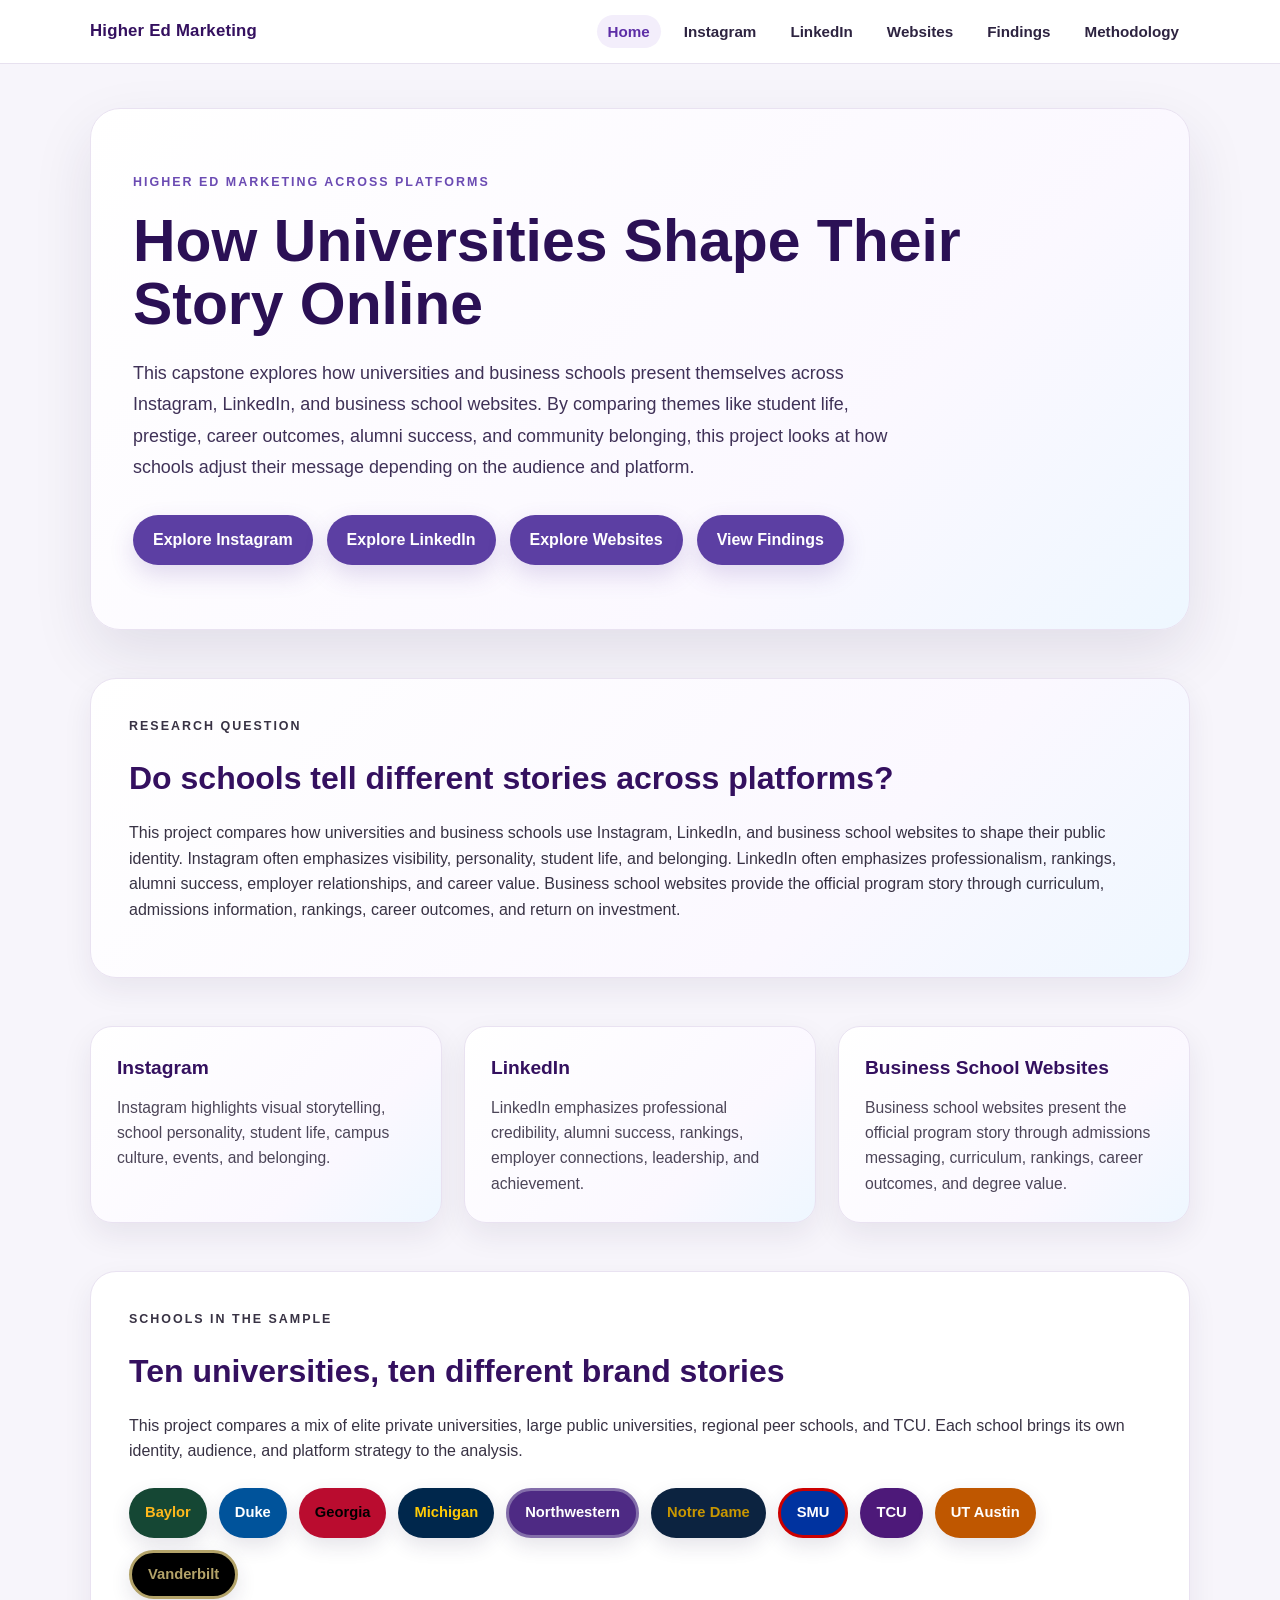
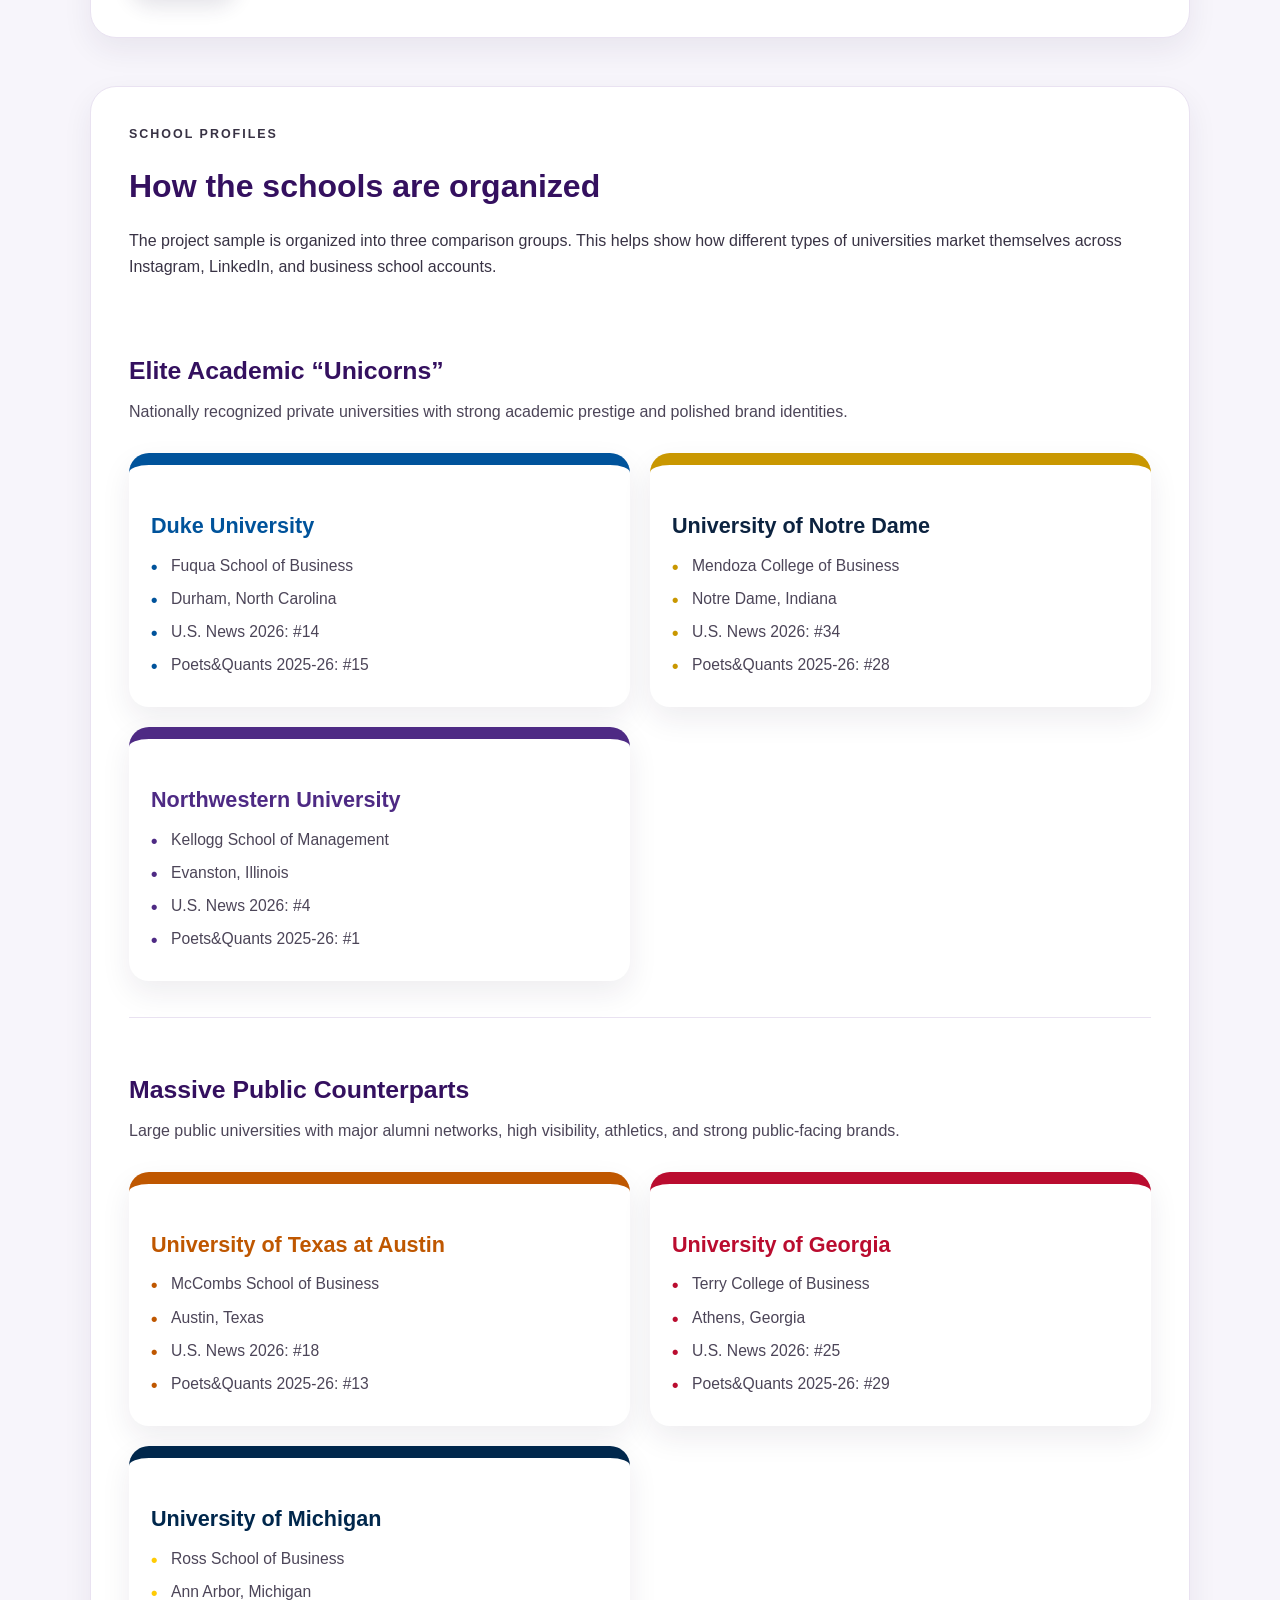
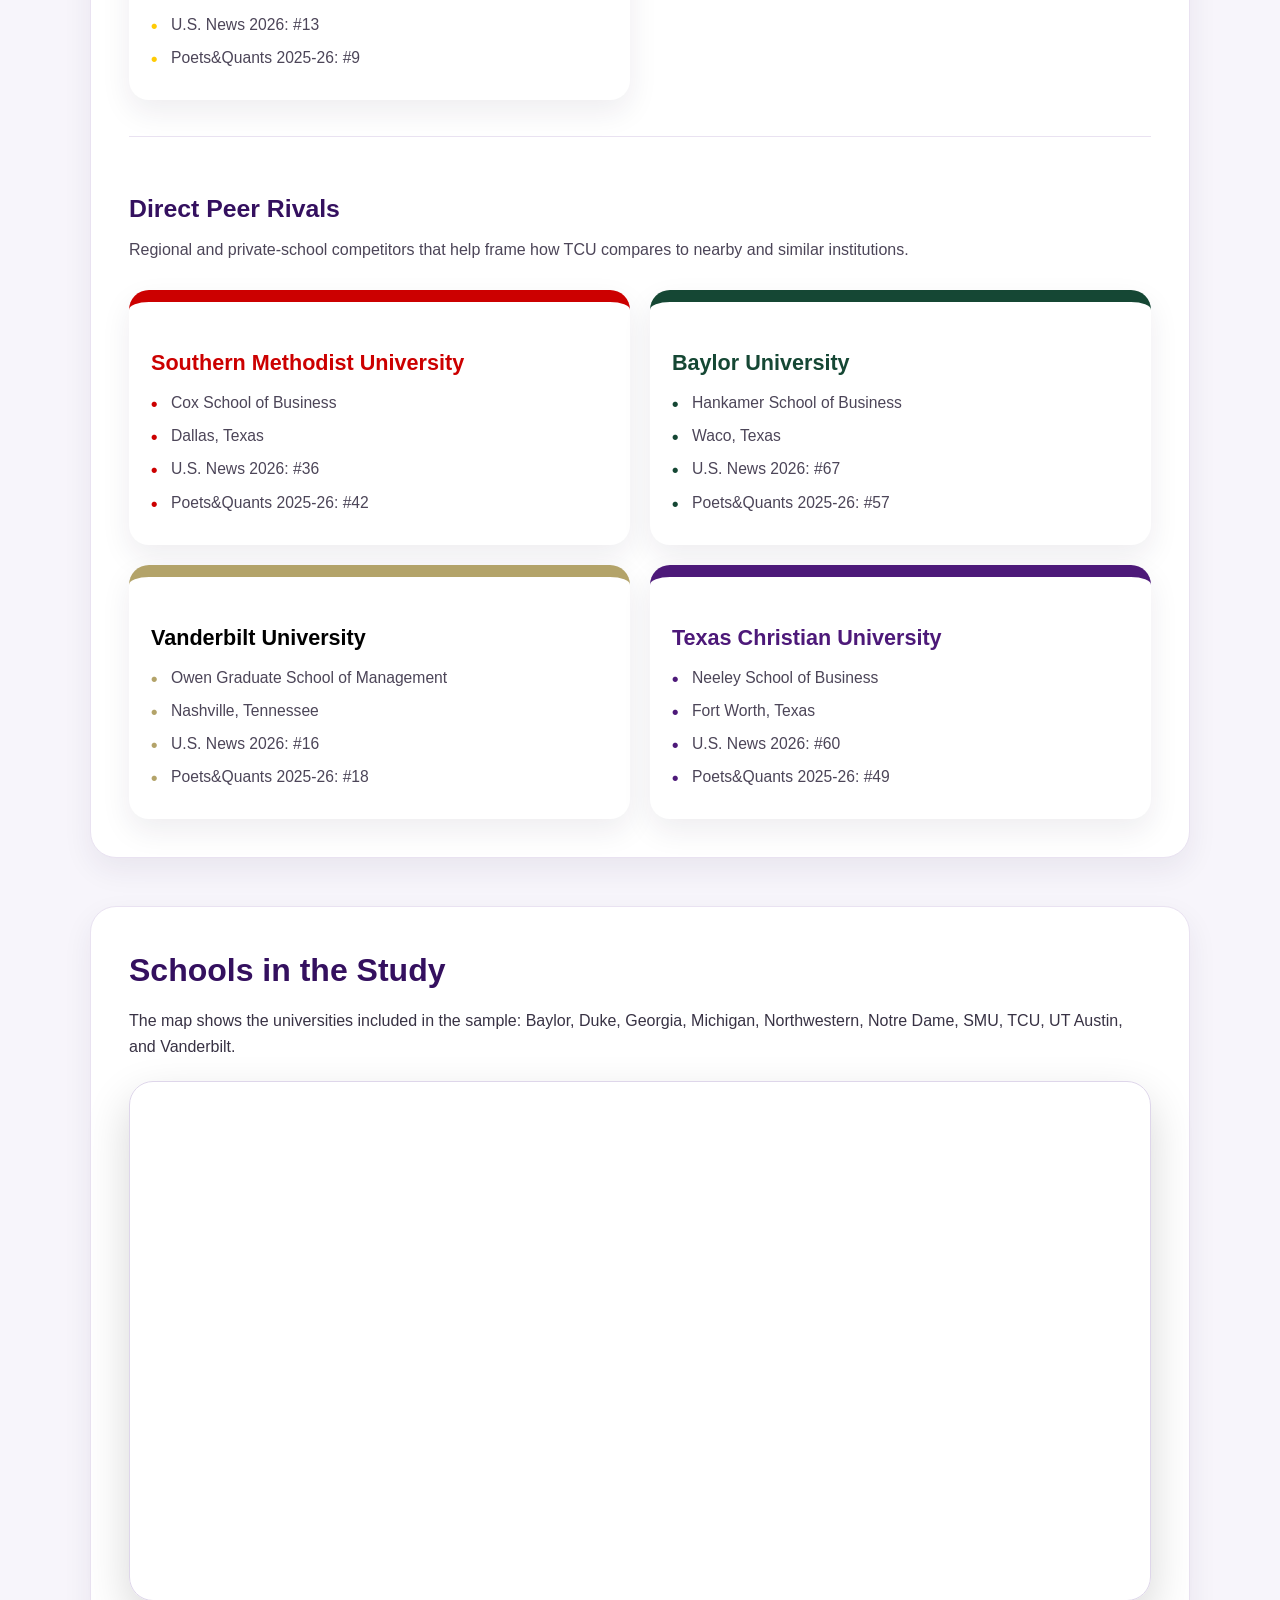
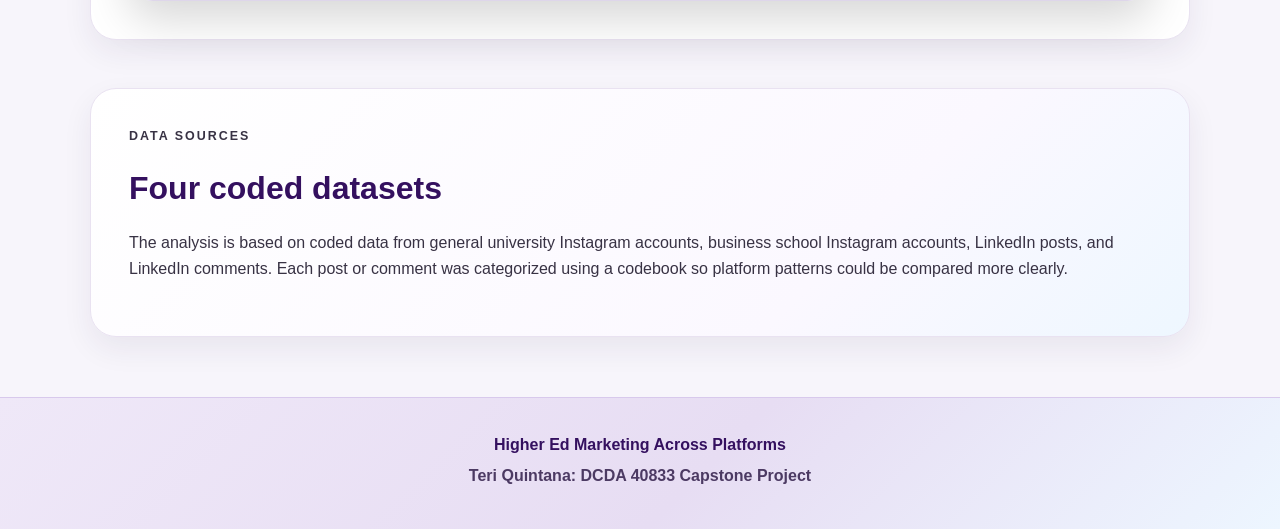
==== index.html @ ebe879fa "instagram page edits" ====
<!DOCTYPE html>
<html lang="en">
<head>
  <meta charset="UTF-8">
  <meta name="viewport" content="width=device-width, initial-scale=1.0">
  <title>Higher Ed Marketing Capstone</title>
  <link rel="stylesheet" href="style.css">
  <link href="https://api.mapbox.com/mapbox-gl-js/v3.5.1/mapbox-gl.css" rel="stylesheet">
  <script src="https://api.mapbox.com/mapbox-gl-js/v3.5.1/mapbox-gl.js"></script>
</head>

<body>
  <header class="site-header">
    <nav class="navbar">
      <a href="index.html" class="logo">Higher Ed Marketing</a>
      <ul class="nav-links">
        <li><a href="index.html" class="active">Home</a></li>
        <li><a href="instagram.html">Instagram</a></li>
        <li><a href="linkedin.html">LinkedIn</a></li>
        <li><a href="websites.html">Websites</a></li>
        <li><a href="findings.html">Findings</a></li>
        <li><a href="methodology.html">Methodology</a></li>
      </ul>
    </nav>
  </header>

  <section class="hero-ombre">
    <div class="hero-ombre-content">
      <p class="eyebrow">Higher Ed Marketing Across Platforms</p>
      <h1>How Universities Shape Their Story Online</h1>
      <p class="hero-text">
        This capstone explores how universities and business schools present themselves across
        Instagram, LinkedIn, and business school websites. By comparing themes like student life,
        prestige, career outcomes, alumni success, and community belonging, this project looks
        at how schools adjust their message depending on the audience and platform.
      </p>

      <div class="hero-buttons">
        <a href="instagram.html">Explore Instagram</a>
        <a href="linkedin.html">Explore LinkedIn</a>
          <a href="websites.html">Explore Websites</a>
        <a href="findings.html">View Findings</a>
      </div>
    </div>
  </section>

  <section class="content-section soft-ombre-box">
    <p class="eyebrow">Research Question</p>
    <h2>Do schools tell different stories across platforms?</h2>
    <p>
      This project compares how universities and business schools use Instagram, LinkedIn,
      and business school websites to shape their public identity. Instagram often emphasizes
      visibility, personality, student life, and belonging. LinkedIn often emphasizes professionalism,
      rankings, alumni success, employer relationships, and career value. Business school websites
      provide the official program story through curriculum, admissions information, rankings,
      career outcomes, and return on investment.
    </p>
  </section>

  <div class="card-grid">
    <div class="card soft-ombre-card">
      <h3>Instagram</h3>
      <p>
        Instagram highlights visual storytelling, school personality, student life,
        campus culture, events, and belonging.
      </p>
    </div>

    <div class="card soft-ombre-card">
      <h3>LinkedIn</h3>
      <p>
        LinkedIn emphasizes professional credibility, alumni success, rankings,
        employer connections, leadership, and achievement.
      </p>
    </div>

    <div class="card soft-ombre-card">
      <h3>Business School Websites</h3>
      <p>
        Business school websites present the official program story through admissions
        messaging, curriculum, rankings, career outcomes, and degree value.
      </p>
    </div>
  </div>

  <section class="content-section">
    <p class="eyebrow">Schools in the Sample</p>
    <h2>Ten universities, ten different brand stories</h2>
    <p>
      This project compares a mix of elite private universities, large public universities,
      regional peer schools, and TCU. Each school brings its own identity, audience, and
      platform strategy to the analysis.
    </p>

    <div class="school-pill-grid">
      <span class="school-pill baylor">Baylor</span>
      <span class="school-pill duke">Duke</span>
      <span class="school-pill georgia">Georgia</span>
      <span class="school-pill michigan">Michigan</span>
      <span class="school-pill northwestern">Northwestern</span>
      <span class="school-pill notre-dame">Notre Dame</span>
      <span class="school-pill smu">SMU</span>
      <span class="school-pill tcu">TCU</span>
      <span class="school-pill texas">UT Austin</span>
      <span class="school-pill vanderbilt">Vanderbilt</span>
    </div>
  </section>

  <section class="content-section">
    <p class="eyebrow">School Profiles</p>
    <h2>How the schools are organized</h2>
    <p>
      The project sample is organized into three comparison groups. This helps show how different
      types of universities market themselves across Instagram, LinkedIn, and business school accounts.
    </p>

    <div class="school-group-block">
      <h3>Elite Academic “Unicorns”</h3>
      <p>
        Nationally recognized private universities with strong academic prestige and polished brand identities.
      </p>

      <div class="school-showcase-grid">
        <div class="school-showcase-card duke-card">
          <h3>Duke University</h3>
          <ul class="school-details">
            <li>Fuqua School of Business</li>
            <li>Durham, North Carolina</li>
            <li>U.S. News 2026: #14</li>
            <li>Poets&amp;Quants 2025-26: #15</li>
          </ul>
        </div>

        <div class="school-showcase-card notre-dame-card">
          <h3>University of Notre Dame</h3>
          <ul class="school-details">
            <li>Mendoza College of Business</li>
            <li>Notre Dame, Indiana</li>
            <li>U.S. News 2026: #34</li>
            <li>Poets&amp;Quants 2025-26: #28</li>
          </ul>
        </div>

        <div class="school-showcase-card northwestern-card">
          <h3>Northwestern University</h3>
          <ul class="school-details">
            <li>Kellogg School of Management</li>
            <li>Evanston, Illinois</li>
            <li>U.S. News 2026: #4</li>
            <li>Poets&amp;Quants 2025-26: #1</li>
          </ul>
        </div>
      </div>
    </div>

    <div class="school-group-block">
      <h3>Massive Public Counterparts</h3>
      <p>
        Large public universities with major alumni networks, high visibility, athletics, and strong public-facing brands.
      </p>

      <div class="school-showcase-grid">
        <div class="school-showcase-card texas-card">
          <h3>University of Texas at Austin</h3>
          <ul class="school-details">
            <li>McCombs School of Business</li>
            <li>Austin, Texas</li>
            <li>U.S. News 2026: #18</li>
            <li>Poets&amp;Quants 2025-26: #13</li>
          </ul>
        </div>

        <div class="school-showcase-card georgia-card">
          <h3>University of Georgia</h3>
          <ul class="school-details">
            <li>Terry College of Business</li>
            <li>Athens, Georgia</li>
            <li>U.S. News 2026: #25</li>
            <li>Poets&amp;Quants 2025-26: #29</li>
          </ul>
        </div>

        <div class="school-showcase-card michigan-card">
          <h3>University of Michigan</h3>
          <ul class="school-details">
            <li>Ross School of Business</li>
            <li>Ann Arbor, Michigan</li>
            <li>U.S. News 2026: #13</li>
            <li>Poets&amp;Quants 2025-26: #9</li>
          </ul>
        </div>
      </div>
    </div>

    <div class="school-group-block">
      <h3>Direct Peer Rivals</h3>
      <p>
        Regional and private-school competitors that help frame how TCU compares to nearby and similar institutions.
      </p>

      <div class="school-showcase-grid">
        <div class="school-showcase-card smu-card">
          <h3>Southern Methodist University</h3>
          <ul class="school-details">
            <li>Cox School of Business</li>
            <li>Dallas, Texas</li>
            <li>U.S. News 2026: #36</li>
            <li>Poets&amp;Quants 2025-26: #42</li>
          </ul>
        </div>

        <div class="school-showcase-card baylor-card">
          <h3>Baylor University</h3>
          <ul class="school-details">
            <li>Hankamer School of Business</li>
            <li>Waco, Texas</li>
            <li>U.S. News 2026: #67</li>
            <li>Poets&amp;Quants 2025-26: #57</li>
          </ul>
        </div>

        <div class="school-showcase-card vanderbilt-card">
          <h3>Vanderbilt University</h3>
          <ul class="school-details">
            <li>Owen Graduate School of Management</li>
            <li>Nashville, Tennessee</li>
            <li>U.S. News 2026: #16</li>
            <li>Poets&amp;Quants 2025-26: #18</li>
          </ul>
        </div>

        <div class="school-showcase-card tcu-card">
          <h3>Texas Christian University</h3>
          <ul class="school-details">
            <li>Neeley School of Business</li>
            <li>Fort Worth, Texas</li>
            <li>U.S. News 2026: #60</li>
            <li>Poets&amp;Quants 2025-26: #49</li>
          </ul>
        </div>
      </div>
    </div>
  </section>

  <section class="map-section">
    <h2>Schools in the Study</h2>
    <p>
      The map shows the universities included in the sample: Baylor, Duke, Georgia, Michigan,
      Northwestern, Notre Dame, SMU, TCU, UT Austin, and Vanderbilt.
    </p>
    <div id="map"></div>
  </section>

  <section class="content-section soft-ombre-box">
    <p class="eyebrow">Data Sources</p>
    <h2>Four coded datasets</h2>
    <p>
      The analysis is based on coded data from general university Instagram accounts, business school
      Instagram accounts, LinkedIn posts, and LinkedIn comments. Each post or comment was categorized
      using a codebook so platform patterns could be compared more clearly.
    </p>
  </section>

  <footer class="site-footer">
    <p>Higher Ed Marketing Across Platforms</p>
    <p>Teri Quintana: DCDA 40833 Capstone Project</p>
  </footer>

  <script src="script.js"></script>
</body>
</html>
---- style.css ----
/* ===============================
   Capstone Final Project Styles
   Higher Ed Marketing Across Platforms
   Clean fixed version
   =============================== */

/* ---------- Global Reset ---------- */

* {
  box-sizing: border-box;
  margin: 0;
  padding: 0;
}

html {
  scroll-behavior: smooth;
}

body {
  font-family: Arial, Helvetica, sans-serif;
  background: #f7f5fb;
  color: #222222;
  line-height: 1.6;
  overflow-x: hidden;
}

a {
  color: inherit;
}

.page {
  width: min(1100px, calc(100% - 48px));
  margin: 0 auto;
}

/* ---------- Header / Navigation ---------- */

.site-header {
  width: 100%;
  background: #ffffff;
  border-bottom: 1px solid #e7e1ef;
  position: sticky;
  top: 0;
  z-index: 1000;
}

.navbar {
  width: min(1100px, calc(100% - 48px));
  margin: 0 auto;
  padding: 18px 0;
  display: flex;
  justify-content: space-between;
  align-items: center;
  gap: 24px;
}

.logo {
  font-weight: 800;
  color: #34105f;
  font-size: 1.05rem;
  letter-spacing: 0.2px;
  text-decoration: none;
  white-space: nowrap;
}

.nav-links {
  display: flex;
  justify-content: flex-end;
  align-items: center;
  gap: 12px;
  list-style: none;
  margin: 0;
  padding: 0;
  flex-wrap: wrap;
}

.nav-links li {
  margin: 0;
  padding: 0;
}

.nav-links a {
  color: #2d2340;
  text-decoration: none;
  font-weight: 700;
  font-size: 0.95rem;
  padding: 8px 11px;
  border-radius: 999px;
}

.nav-links a:hover,
.nav-links a.active {
  color: #5d2ea6;
  background: #f3eefb;
}

/* ---------- Hero ---------- */

.hero-ombre {
  width: min(1100px, calc(100% - 48px));
  margin: 44px auto;
  padding: 64px 42px;
  border-radius: 30px;
  background: linear-gradient(135deg, #ffffff 0%, #fbf8ff 68%, #eef7ff 100%);
  color: #2b1055;
  box-shadow: 0 24px 60px rgba(44, 30, 70, 0.10);
  border: 1px solid #e9e2f1;
}

.hero-ombre-content {
  max-width: 830px;
}

.eyebrow {
  text-transform: uppercase;
  letter-spacing: 2px;
  font-size: 0.78rem;
  font-weight: 800;
  margin-bottom: 16px;
  color: #6b4bb3;
}

.hero-ombre h1 {
  font-size: clamp(2rem, 4.6vw, 3.7rem);
  line-height: 1.08;
  margin-bottom: 22px;
  color: #2b1055;
}

.hero-text {
  font-size: 1.12rem;
  line-height: 1.75;
  max-width: 760px;
  color: #3f3157;
}

.hero-buttons {
  display: flex;
  flex-wrap: wrap;
  gap: 14px;
  margin-top: 32px;
}

.hero-buttons a,
.button {
  text-decoration: none;
  color: #ffffff;
  background: #5c3fa3;
  padding: 12px 20px;
  border-radius: 999px;
  font-weight: 800;
  box-shadow: 0 10px 24px rgba(92, 63, 163, 0.18);
  transition: transform 0.2s ease, box-shadow 0.2s ease;
  display: inline-block;
}

.hero-buttons a:hover,
.button:hover {
  transform: translateY(-2px);
  box-shadow: 0 14px 28px rgba(92, 63, 163, 0.24);
}

/* ---------- Page Hero ---------- */

.page-hero {
  width: min(1100px, calc(100% - 48px));
  margin: 44px auto 28px;
  padding: 46px 42px;
  border-radius: 28px;
  background: #ffffff;
  border: 1px solid #e9e2f1;
  box-shadow: 0 14px 34px rgba(44, 30, 70, 0.07);
}

.page-hero h1 {
  font-size: clamp(2rem, 4.6vw, 3.5rem);
  line-height: 1.08;
  margin-bottom: 20px;
  color: #2b1055;
}

.page-hero p {
  max-width: 780px;
  color: #473d59;
  font-size: 1.08rem;
}

/* ---------- Cards / Content Blocks ---------- */

.card-grid {
  width: min(1100px, calc(100% - 48px));
  margin: 32px auto;
  display: grid;
  grid-template-columns: repeat(3, 1fr);
  gap: 22px;
}

.card {
  background: #ffffff;
  border: 1px solid #e9e2f1;
  border-radius: 22px;
  padding: 26px;
  box-shadow: 0 12px 30px rgba(44, 30, 70, 0.08);
}

.card h3 {
  color: #34105f;
  margin-bottom: 12px;
  font-size: 1.2rem;
}

.card p {
  color: #4c4558;
  font-size: 0.98rem;
}

.content-section {
  width: min(1100px, calc(100% - 48px));
  margin: 48px auto;
  padding: 38px;
  background: #ffffff;
  border-radius: 26px;
  border: 1px solid #e9e2f1;
  box-shadow: 0 12px 30px rgba(44, 30, 70, 0.07);
}

.content-section h2 {
  color: #34105f;
  font-size: 2rem;
  margin-bottom: 16px;
}

.content-section h3 {
  color: #4c2788;
  margin-top: 24px;
  margin-bottom: 10px;
}

.content-section p {
  margin-bottom: 16px;
  color: #383244;
}

.content-section ul {
  margin-left: 22px;
  margin-top: 12px;
}

.content-section li {
  margin-bottom: 10px;
}

/* ---------- Soft Ombre Boxes ---------- */

.soft-ombre-box,
.soft-ombre-card {
  background: linear-gradient(135deg, #ffffff 0%, #fbf8ff 68%, #eef7ff 100%);
}

/* ---------- Highlight Box ---------- */

.highlight-box {
  background: #f0ebfa;
  border-left: 6px solid #5c3fa3;
  border-radius: 18px;
  padding: 22px;
  margin: 24px 0;
}

.highlight-box p {
  margin-bottom: 0;
}

/* ---------- Chart Images ---------- */

.chart-image {
  width: 100%;
  max-width: 900px;
  display: block;
  margin: 24px auto 0;
  border-radius: 18px;
  border: 1px solid #e9e2f1;
  box-shadow: 0 12px 30px rgba(44, 30, 70, 0.08);
}

/* ---------- School Pills ---------- */

.school-pill-grid {
  display: flex;
  flex-wrap: wrap;
  gap: 12px;
  margin-top: 24px;
}

.school-pill {
  display: inline-flex;
  align-items: center;
  justify-content: center;
  padding: 10px 16px;
  border-radius: 999px;
  color: #ffffff;
  font-weight: 800;
  font-size: 0.92rem;
  box-shadow: 0 8px 20px rgba(44, 30, 70, 0.12);
}

.school-pill.baylor {
  background: #154734;
  color: #FFB81C;
}

.school-pill.duke {
  background: #00539B;
  color: #ffffff;
}

.school-pill.georgia {
  background: #BA0C2F;
  color: #000000;
}

.school-pill.michigan {
  background: #00274C;
  color: #FFCB05;
}

.school-pill.northwestern {
  background: #4E2A84;
  color: #ffffff;
  border: 3px solid #836EAA;
}

.school-pill.notre-dame {
  background: #0C2340;
  color: #C99700;
}

.school-pill.smu {
  background: #0033A0;
  color: #ffffff;
  border: 3px solid #CC0000;
}

.school-pill.tcu {
  background: #4D1979;
  color: #ffffff;
}

.school-pill.texas {
  background: #BF5700;
  color: #ffffff;
}

.school-pill.vanderbilt {
  background: #000000;
  color: #B3A369;
  border: 3px solid #B3A369;
}

/* ---------- Comparison Cards ---------- */

.comparison-card-grid {
  display: grid;
  grid-template-columns: repeat(3, 1fr);
  gap: 22px;
  margin-top: 26px;
}

.comparison-card {
  background: linear-gradient(135deg, #ffffff 0%, #f8f4ff 55%, #eef7ff 100%);
  border: 1px solid #e9e2f1;
  border-radius: 22px;
  padding: 24px;
  box-shadow: 0 12px 30px rgba(44, 30, 70, 0.08);
}

.comparison-card h3 {
  color: #34105f;
  margin-bottom: 12px;
  font-size: 1.15rem;
}

.comparison-card p {
  color: #4c4558;
  margin-bottom: 0;
}

/* ---------- School Group Blocks ---------- */

.school-group-block {
  margin-top: 36px;
  padding-top: 28px;
  border-top: 1px solid #e9e2f1;
}

.school-group-block:first-of-type {
  border-top: none;
  padding-top: 12px;
}

.school-group-block > h3 {
  color: #34105f;
  font-size: 1.55rem;
  margin-bottom: 8px;
}

.school-group-block > p {
  color: #4c4558;
  max-width: 850px;
  margin-bottom: 22px;
}

/* ---------- School Showcase Cards ---------- */

.school-showcase-grid {
  display: grid;
  grid-template-columns: repeat(2, 1fr);
  gap: 20px;
  margin-top: 28px;
}

.school-showcase-card {
  background: #ffffff;
  border-radius: 20px;
  padding: 24px 22px 22px;
  box-shadow: 0 12px 30px rgba(44, 30, 70, 0.08);
  border-top: 12px solid #e9e2f1;
}

.school-showcase-card h3 {
  font-size: 1.35rem;
  font-weight: 900;
  margin-bottom: 14px;
  line-height: 1.2;
}

.content-section .school-details {
  list-style: none;
  margin: 0;
  padding: 0;
}

.content-section .school-details li {
  color: #4c4558;
  margin-bottom: 8px;
  padding-left: 20px;
  position: relative;
  font-size: 0.98rem;
}

.content-section .school-details li::before {
  content: "•";
  position: absolute;
  left: 0;
  top: -1px;
  font-size: 1.15rem;
  font-weight: 900;
}

/* ---------- School Ribbon Colors ---------- */

.baylor-card {
  border-top-color: #154734;
}

.duke-card {
  border-top-color: #00539B;
}

.georgia-card {
  border-top-color: #BA0C2F;
}

.michigan-card {
  border-top-color: #00274C;
}

.northwestern-card {
  border-top-color: #4E2A84;
}

.notre-dame-card {
  border-top-color: #C99700;
}

.smu-card {
  border-top-color: #CC0000;
}

.tcu-card {
  border-top-color: #4D1979;
}

.texas-card {
  border-top-color: #BF5700;
}

.vanderbilt-card {
  border-top-color: #B3A369;
}

/* ---------- School Title Colors ---------- */

.baylor-card h3 {
  color: #154734;
}

.duke-card h3 {
  color: #00539B;
}

.georgia-card h3 {
  color: #BA0C2F;
}

.michigan-card h3 {
  color: #00274C;
}

.northwestern-card h3 {
  color: #4E2A84;
}

.notre-dame-card h3 {
  color: #0C2340;
}

.smu-card h3 {
  color: #CC0000;
}

.tcu-card h3 {
  color: #4D1979;
}

.texas-card h3 {
  color: #BF5700;
}

.vanderbilt-card h3 {
  color: #000000;
}

/* ---------- School Bullet Colors ---------- */

.baylor-card .school-details li::before {
  color: #154734;
}

.duke-card .school-details li::before {
  color: #00539B;
}

.georgia-card .school-details li::before {
  color: #BA0C2F;
}

.michigan-card .school-details li::before {
  color: #FFCB05;
}

.northwestern-card .school-details li::before {
  color: #4E2A84;
}

.notre-dame-card .school-details li::before {
  color: #C99700;
}

.smu-card .school-details li::before {
  color: #CC0000;
}

.tcu-card .school-details li::before {
  color: #4D1979;
}

.texas-card .school-details li::before {
  color: #BF5700;
}

.vanderbilt-card .school-details li::before {
  color: #B3A369;
}

/* ---------- Mapbox Section ---------- */

.map-section {
  width: min(1100px, calc(100% - 48px));
  margin: 48px auto;
  padding: 38px;
  background: #ffffff;
  border-radius: 26px;
  border: 1px solid #e9e2f1;
  box-shadow: 0 12px 30px rgba(44, 30, 70, 0.07);
}

.map-section h2 {
  color: #34105f;
  font-size: 2rem;
  margin-bottom: 12px;
}

.map-section p {
  color: #383244;
  margin-bottom: 22px;
}

#map {
  width: 100%;
  height: 520px;
  min-height: 520px;
  border-radius: 24px;
  overflow: hidden;
  box-shadow: 0 18px 45px rgba(0, 0, 0, 0.16);
  border: 1px solid #ded6ea;
}

.mapboxgl-popup-content {
  font-family: Arial, Helvetica, sans-serif;
  border-radius: 14px;
  padding: 14px;
  box-shadow: 0 10px 28px rgba(0, 0, 0, 0.18);
}

.mapboxgl-popup-content h3 {
  color: #34105f;
  margin-bottom: 6px;
  font-size: 1rem;
}

.mapboxgl-popup-content p {
  margin: 0;
  color: #383244;
  font-size: 0.9rem;
}

/* ---------- Tables ---------- */

.table-wrap {
  width: 100%;
  overflow-x: auto;
  margin-top: 20px;
}

table {
  width: 100%;
  border-collapse: collapse;
  background: #ffffff;
}

th {
  background: #34105f;
  color: #ffffff;
  text-align: left;
  padding: 12px;
}

td {
  padding: 12px;
  border-bottom: 1px solid #e7e1ef;
}

tr:nth-child(even) {
  background: #faf8fd;
}

/* ---------- Footer ---------- */

.site-footer {
  margin-top: 60px;
  padding: 34px 24px;
  background: linear-gradient(135deg, #efe8f8 0%, #e7ddf3 55%, #edf6ff 100%);
  color: #34105f;
  text-align: center;
  border-top: 1px solid #d8c9ec;
}

.site-footer p {
  margin-bottom: 6px;
  color: #4c3a63;
  font-weight: 600;
}

.site-footer p:first-child {
  color: #34105f;
  font-weight: 800;
}

/* ---------- Responsive Design ---------- */

@media (max-width: 850px) {
  .navbar {
    align-items: flex-start;
    flex-direction: column;
  }

  .nav-links {
    justify-content: flex-start;
    gap: 10px;
  }

  .hero-ombre {
    padding: 54px 28px;
    border-radius: 24px;
  }

  .card-grid {
    grid-template-columns: 1fr;
  }

  .comparison-card-grid {
    grid-template-columns: 1fr;
  }

  .school-showcase-grid {
    grid-template-columns: 1fr;
  }

  .content-section,
  .map-section,
  .page-hero {
    padding: 28px;
  }

  #map {
    height: 420px;
    min-height: 420px;
  }
}

@media (max-width: 520px) {
  .navbar,
  .hero-ombre,
  .content-section,
  .map-section,
  .page-hero,
  .card-grid,
  .school-pill-grid {
    width: min(100% - 28px, 1100px);
  }

  .hero-ombre h1,
  .page-hero h1 {
    font-size: 2.1rem;
  }

  .content-section h2,
  .map-section h2 {
    font-size: 1.65rem;
  }

  .hero-text {
    font-size: 1rem;
  }

  .hero-buttons a {
    width: 100%;
    text-align: center;
  }
}
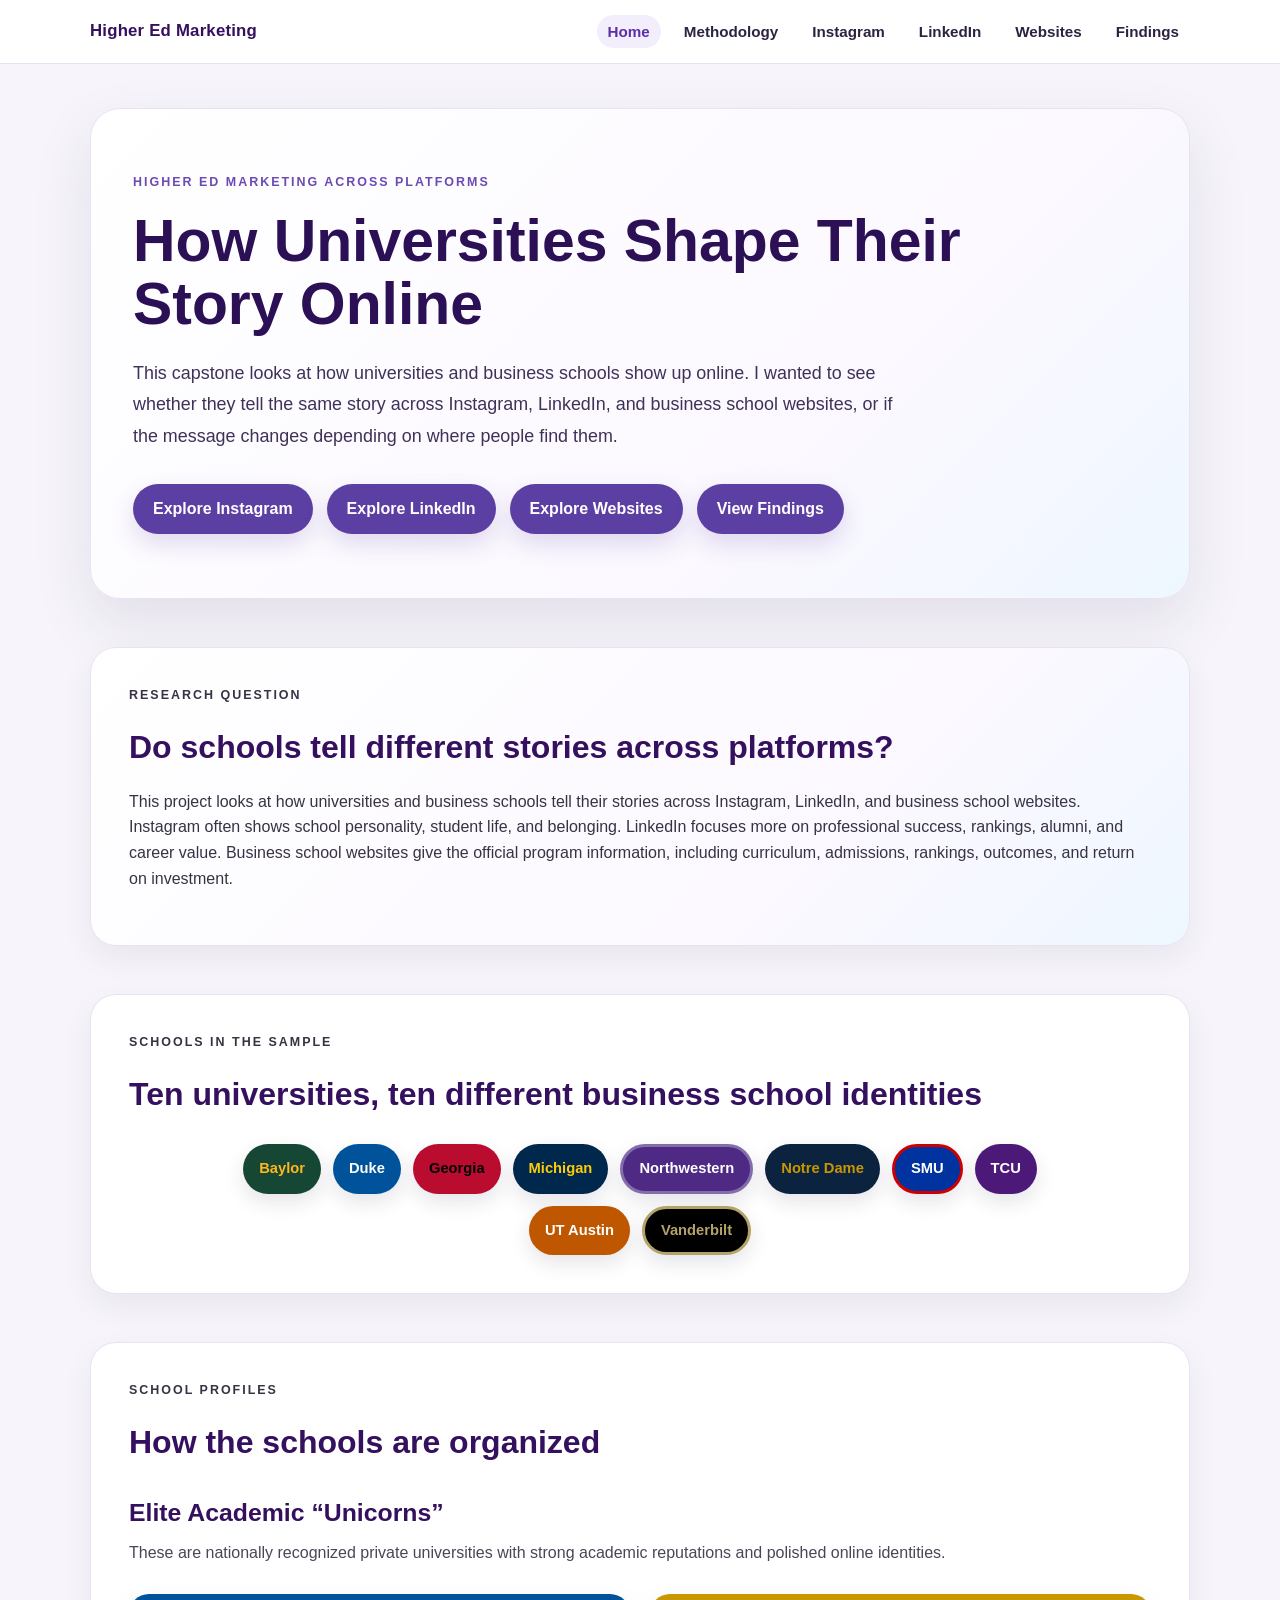
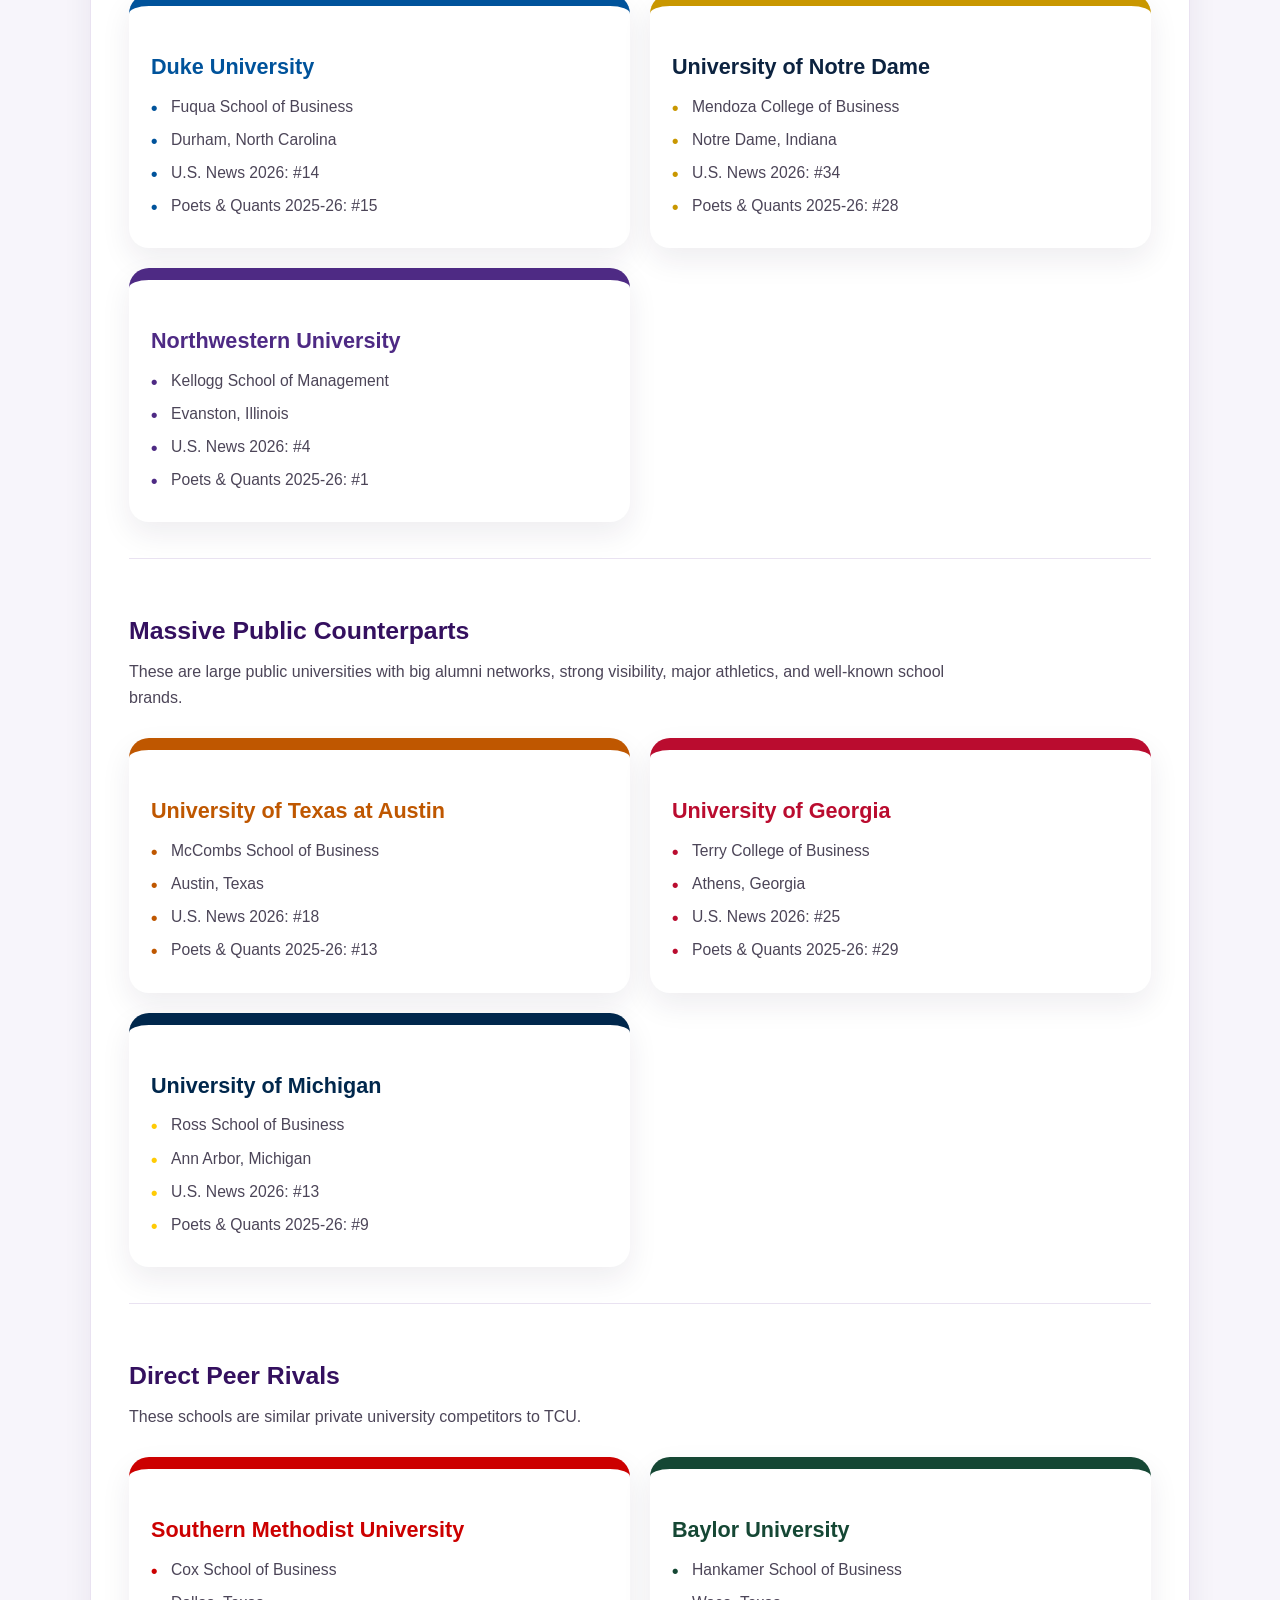
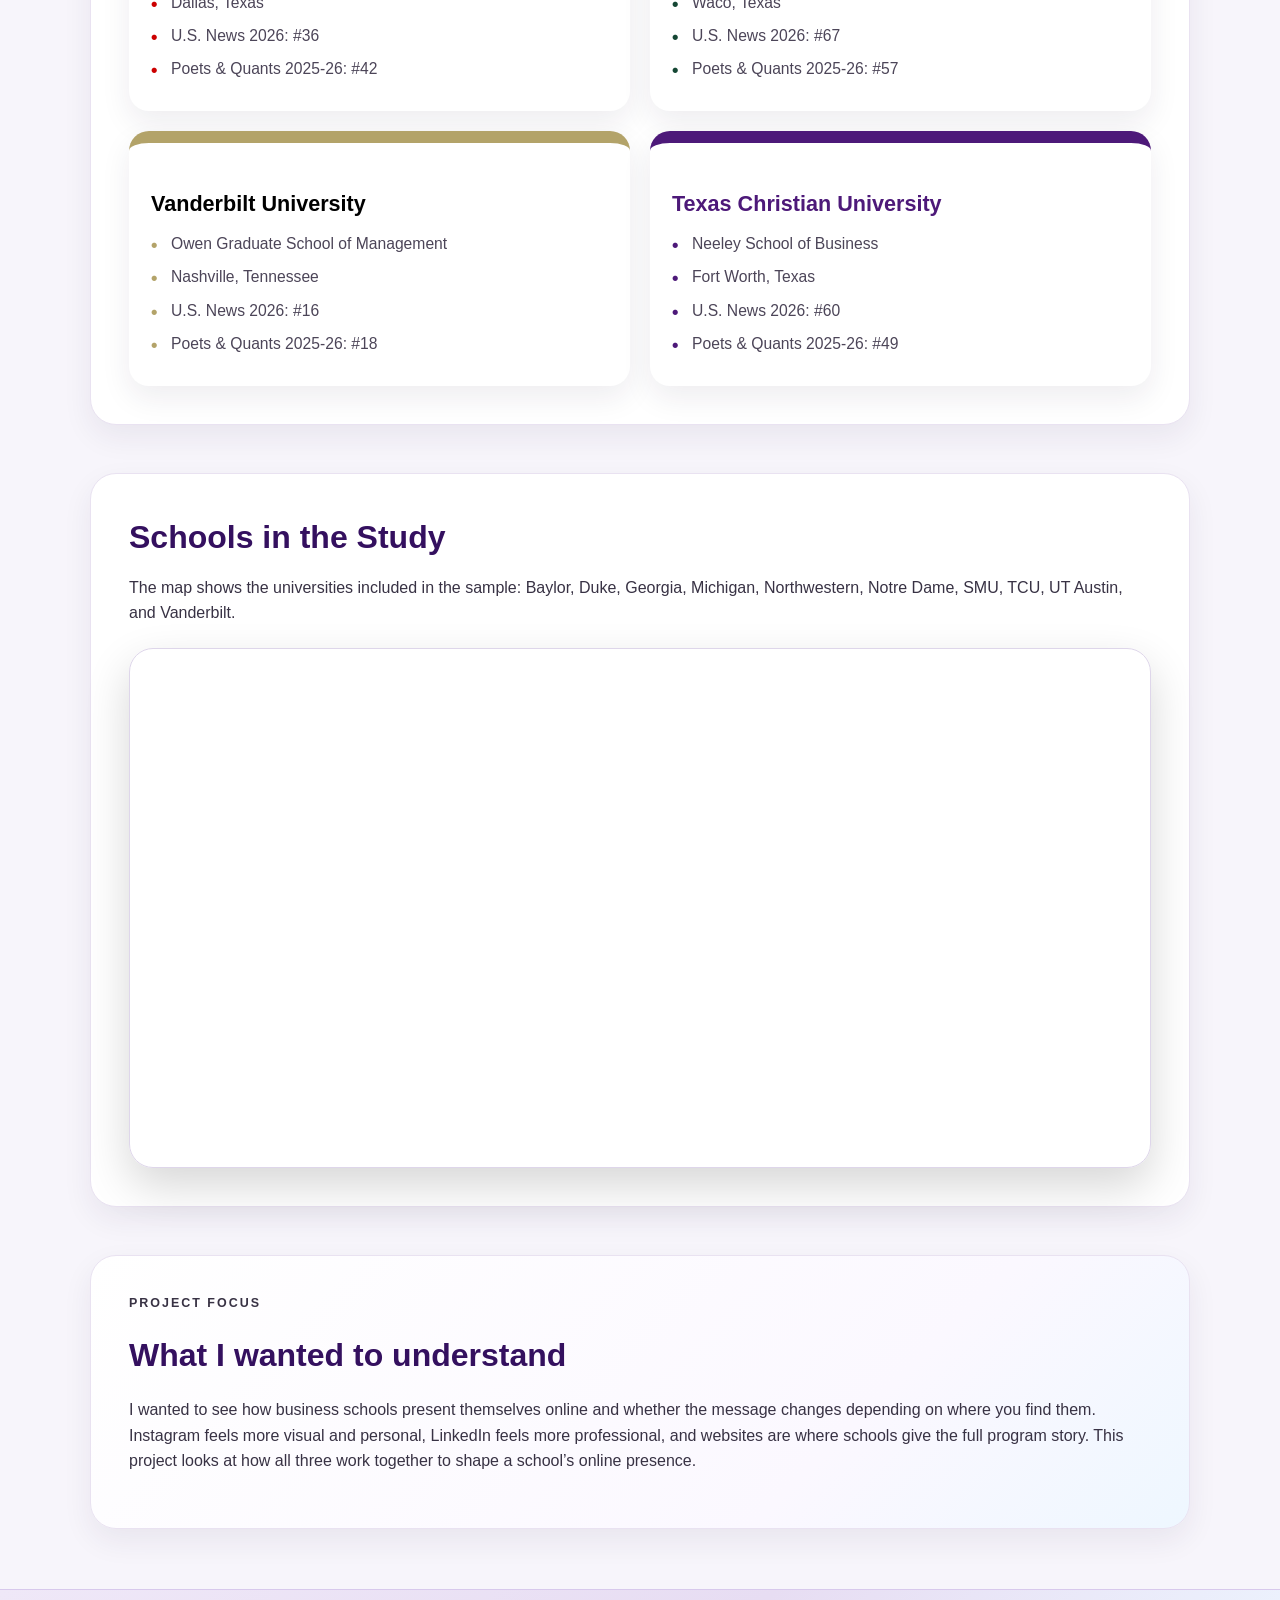
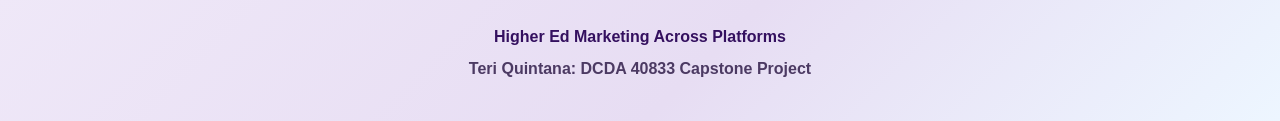
==== commit 37a063a0: "typos, wording  and navigation fixes" ====
--- a/index.html
+++ b/index.html
@@ -14,12 +14,12 @@
     <nav class="navbar">
       <a href="index.html" class="logo">Higher Ed Marketing</a>
       <ul class="nav-links">
-        <li><a href="index.html" class="active">Home</a></li>
-        <li><a href="instagram.html">Instagram</a></li>
-        <li><a href="linkedin.html">LinkedIn</a></li>
-        <li><a href="websites.html">Websites</a></li>
-        <li><a href="findings.html">Findings</a></li>
-        <li><a href="methodology.html">Methodology</a></li>
+      <li><a href="index.html" class="active">Home</a></li>
+      <li><a href="methodology.html">Methodology</a></li>
+      <li><a href="instagram.html">Instagram</a></li>
+      <li><a href="linkedin.html">LinkedIn</a></li>
+      <li><a href="websites.html">Websites</a></li>
+      <li><a href="findings.html">Findings</a></li>
       </ul>
     </nav>
   </header>
@@ -28,17 +28,17 @@
     <div class="hero-ombre-content">
       <p class="eyebrow">Higher Ed Marketing Across Platforms</p>
       <h1>How Universities Shape Their Story Online</h1>
+
       <p class="hero-text">
-        This capstone explores how universities and business schools present themselves across
-        Instagram, LinkedIn, and business school websites. By comparing themes like student life,
-        prestige, career outcomes, alumni success, and community belonging, this project looks
-        at how schools adjust their message depending on the audience and platform.
+        This capstone looks at how universities and business schools show up online. I wanted
+        to see whether they tell the same story across Instagram, LinkedIn, and business school
+        websites, or if the message changes depending on where people find them.
       </p>
 
       <div class="hero-buttons">
         <a href="instagram.html">Explore Instagram</a>
         <a href="linkedin.html">Explore LinkedIn</a>
-          <a href="websites.html">Explore Websites</a>
+        <a href="websites.html">Explore Websites</a>
         <a href="findings.html">View Findings</a>
       </div>
     </div>
@@ -48,49 +48,17 @@
     <p class="eyebrow">Research Question</p>
     <h2>Do schools tell different stories across platforms?</h2>
     <p>
-      This project compares how universities and business schools use Instagram, LinkedIn,
-      and business school websites to shape their public identity. Instagram often emphasizes
-      visibility, personality, student life, and belonging. LinkedIn often emphasizes professionalism,
-      rankings, alumni success, employer relationships, and career value. Business school websites
-      provide the official program story through curriculum, admissions information, rankings,
-      career outcomes, and return on investment.
+      This project looks at how universities and business schools tell their stories across
+      Instagram, LinkedIn, and business school websites. Instagram often shows school personality,
+      student life, and belonging. LinkedIn focuses more on professional success, rankings,
+      alumni, and career value. Business school websites give the official program information,
+      including curriculum, admissions, rankings, outcomes, and return on investment.
     </p>
   </section>
-
-  <div class="card-grid">
-    <div class="card soft-ombre-card">
-      <h3>Instagram</h3>
-      <p>
-        Instagram highlights visual storytelling, school personality, student life,
-        campus culture, events, and belonging.
-      </p>
-    </div>
-
-    <div class="card soft-ombre-card">
-      <h3>LinkedIn</h3>
-      <p>
-        LinkedIn emphasizes professional credibility, alumni success, rankings,
-        employer connections, leadership, and achievement.
-      </p>
-    </div>
-
-    <div class="card soft-ombre-card">
-      <h3>Business School Websites</h3>
-      <p>
-        Business school websites present the official program story through admissions
-        messaging, curriculum, rankings, career outcomes, and degree value.
-      </p>
-    </div>
-  </div>
 
   <section class="content-section">
     <p class="eyebrow">Schools in the Sample</p>
-    <h2>Ten universities, ten different brand stories</h2>
-    <p>
-      This project compares a mix of elite private universities, large public universities,
-      regional peer schools, and TCU. Each school brings its own identity, audience, and
-      platform strategy to the analysis.
-    </p>
+    <h2>Ten universities, ten different business school identities</h2>
 
     <div class="school-pill-grid">
       <span class="school-pill baylor">Baylor</span>
@@ -109,15 +77,12 @@
   <section class="content-section">
     <p class="eyebrow">School Profiles</p>
     <h2>How the schools are organized</h2>
-    <p>
-      The project sample is organized into three comparison groups. This helps show how different
-      types of universities market themselves across Instagram, LinkedIn, and business school accounts.
-    </p>
 
     <div class="school-group-block">
       <h3>Elite Academic “Unicorns”</h3>
       <p>
-        Nationally recognized private universities with strong academic prestige and polished brand identities.
+        These are nationally recognized private universities with strong academic reputations
+        and polished online identities.
       </p>
 
       <div class="school-showcase-grid">
@@ -127,7 +92,7 @@
             <li>Fuqua School of Business</li>
             <li>Durham, North Carolina</li>
             <li>U.S. News 2026: #14</li>
-            <li>Poets&amp;Quants 2025-26: #15</li>
+            <li>Poets &amp; Quants 2025-26: #15</li>
           </ul>
         </div>
 
@@ -137,7 +102,7 @@
             <li>Mendoza College of Business</li>
             <li>Notre Dame, Indiana</li>
             <li>U.S. News 2026: #34</li>
-            <li>Poets&amp;Quants 2025-26: #28</li>
+            <li>Poets &amp; Quants 2025-26: #28</li>
           </ul>
         </div>
 
@@ -147,7 +112,7 @@
             <li>Kellogg School of Management</li>
             <li>Evanston, Illinois</li>
             <li>U.S. News 2026: #4</li>
-            <li>Poets&amp;Quants 2025-26: #1</li>
+            <li>Poets &amp; Quants 2025-26: #1</li>
           </ul>
         </div>
       </div>
@@ -156,7 +121,8 @@
     <div class="school-group-block">
       <h3>Massive Public Counterparts</h3>
       <p>
-        Large public universities with major alumni networks, high visibility, athletics, and strong public-facing brands.
+        These are large public universities with big alumni networks, strong visibility,
+        major athletics, and well-known school brands.
       </p>
 
       <div class="school-showcase-grid">
@@ -166,7 +132,7 @@
             <li>McCombs School of Business</li>
             <li>Austin, Texas</li>
             <li>U.S. News 2026: #18</li>
-            <li>Poets&amp;Quants 2025-26: #13</li>
+            <li>Poets &amp; Quants 2025-26: #13</li>
           </ul>
         </div>
 
@@ -176,7 +142,7 @@
             <li>Terry College of Business</li>
             <li>Athens, Georgia</li>
             <li>U.S. News 2026: #25</li>
-            <li>Poets&amp;Quants 2025-26: #29</li>
+            <li>Poets &amp; Quants 2025-26: #29</li>
           </ul>
         </div>
 
@@ -186,7 +152,7 @@
             <li>Ross School of Business</li>
             <li>Ann Arbor, Michigan</li>
             <li>U.S. News 2026: #13</li>
-            <li>Poets&amp;Quants 2025-26: #9</li>
+            <li>Poets &amp; Quants 2025-26: #9</li>
           </ul>
         </div>
       </div>
@@ -195,7 +161,7 @@
     <div class="school-group-block">
       <h3>Direct Peer Rivals</h3>
       <p>
-        Regional and private-school competitors that help frame how TCU compares to nearby and similar institutions.
+        These schools are similar private university competitors to TCU.
       </p>
 
       <div class="school-showcase-grid">
@@ -205,7 +171,7 @@
             <li>Cox School of Business</li>
             <li>Dallas, Texas</li>
             <li>U.S. News 2026: #36</li>
-            <li>Poets&amp;Quants 2025-26: #42</li>
+            <li>Poets &amp; Quants 2025-26: #42</li>
           </ul>
         </div>
 
@@ -215,7 +181,7 @@
             <li>Hankamer School of Business</li>
             <li>Waco, Texas</li>
             <li>U.S. News 2026: #67</li>
-            <li>Poets&amp;Quants 2025-26: #57</li>
+            <li>Poets &amp; Quants 2025-26: #57</li>
           </ul>
         </div>
 
@@ -225,7 +191,7 @@
             <li>Owen Graduate School of Management</li>
             <li>Nashville, Tennessee</li>
             <li>U.S. News 2026: #16</li>
-            <li>Poets&amp;Quants 2025-26: #18</li>
+            <li>Poets &amp; Quants 2025-26: #18</li>
           </ul>
         </div>
 
@@ -235,7 +201,7 @@
             <li>Neeley School of Business</li>
             <li>Fort Worth, Texas</li>
             <li>U.S. News 2026: #60</li>
-            <li>Poets&amp;Quants 2025-26: #49</li>
+            <li>Poets &amp; Quants 2025-26: #49</li>
           </ul>
         </div>
       </div>
@@ -252,12 +218,13 @@
   </section>
 
   <section class="content-section soft-ombre-box">
-    <p class="eyebrow">Data Sources</p>
-    <h2>Four coded datasets</h2>
+    <p class="eyebrow">Project Focus</p>
+    <h2>What I wanted to understand</h2>
     <p>
-      The analysis is based on coded data from general university Instagram accounts, business school
-      Instagram accounts, LinkedIn posts, and LinkedIn comments. Each post or comment was categorized
-      using a codebook so platform patterns could be compared more clearly.
+      I wanted to see how business schools present themselves online and whether the message
+      changes depending on where you find them. Instagram feels more visual and personal,
+      LinkedIn feels more professional, and websites are where schools give the full program
+      story. This project looks at how all three work together to shape a school’s online presence.
     </p>
   </section>
 
--- a/style.css
+++ b/style.css
@@ -288,8 +288,10 @@
 .school-pill-grid {
   display: flex;
   flex-wrap: wrap;
+  justify-content: center;
   gap: 12px;
-  margin-top: 24px;
+  margin: 24px auto 0;
+  max-width: 850px;
 }
 
 .school-pill {
@@ -392,10 +394,10 @@
   padding-top: 28px;
   border-top: 1px solid #e9e2f1;
 }
-
 .school-group-block:first-of-type {
   border-top: none;
-  padding-top: 12px;
+  padding-top: 0;
+  margin-top: 12px;
 }
 
 .school-group-block > h3 {
@@ -581,6 +583,164 @@
 
 .vanderbilt-card .school-details li::before {
   color: #B3A369;
+}
+
+/* ---------- Website Graphic ---------- */
+
+.website-graphic {
+  width: 100%;
+  max-width: 900px;
+  display: block;
+  margin: 26px auto 0;
+  border-radius: 22px;
+  border: 1px solid #e9e2f1;
+  box-shadow: 0 14px 34px rgba(44, 30, 70, 0.08);
+}
+
+/* ---------- Word Wall ---------- */
+
+.word-wall {
+  display: flex;
+  flex-wrap: wrap;
+  gap: 12px;
+  margin-top: 24px;
+}
+
+.word-wall span {
+  display: inline-flex;
+  align-items: center;
+  justify-content: center;
+  background: #ffffff;
+  color: #5c3fa3;
+  border: 1px solid #d8c9ec;
+  border-radius: 999px;
+  padding: 11px 16px;
+  font-weight: 800;
+  font-size: 0.95rem;
+  box-shadow: 0 8px 18px rgba(44, 30, 70, 0.07);
+}
+
+.word-wall span:nth-child(3n) {
+  background: #f3eefb;
+}
+
+.word-wall span:nth-child(4n) {
+  background: #eef7ff;
+}
+
+/* ---------- Website Award Winners ---------- */
+
+.award-list {
+  display: grid;
+  gap: 20px;
+  margin-top: 24px;
+}
+
+.award-item {
+  display: flex;
+  gap: 18px;
+  align-items: flex-start;
+  background: #ffffff;
+  border-radius: 20px;
+  padding: 22px;
+  box-shadow: 0 10px 24px rgba(44, 30, 70, 0.06);
+  border-left: 6px solid #5c3fa3;
+}
+/* ---------- Website Award Winners ---------- */
+
+.award-list {
+  display: grid;
+  gap: 20px;
+  margin-top: 24px;
+}
+
+.award-item {
+  position: relative;
+  background: #ffffff;
+  border-radius: 20px;
+  padding: 24px 24px 22px;
+  box-shadow: 0 10px 24px rgba(44, 30, 70, 0.06);
+  border-left: 6px solid #5c3fa3;
+}
+
+.winner-tag {
+  position: absolute;
+  top: 18px;
+  right: 18px;
+  background: #f3eefb;
+  color: #5c3fa3;
+  border: 1px solid #d8c9ec;
+  border-radius: 999px;
+  padding: 6px 12px;
+  font-size: 0.78rem;
+  font-weight: 800;
+}
+
+.award-category {
+  color: #5c3fa3;
+  font-size: 0.88rem;
+  font-weight: 800;
+  text-transform: uppercase;
+  letter-spacing: 1px;
+  margin-bottom: 8px;
+}
+
+.award-item h3 {
+  color: #34105f;
+  font-size: 1.3rem;
+  margin-top: 0;
+  margin-bottom: 8px;
+}
+
+.award-item p {
+  color: #4c4558;
+  margin-bottom: 0;
+  max-width: 90%;
+}
+.award-item h3 {
+  color: #5c3fa3;
+  font-size: 0.95rem;
+  margin-top: 0;
+  margin-bottom: 6px;
+  text-transform: uppercase;
+  letter-spacing: 1px;
+}
+
+.award-item h4 {
+  color: #34105f;
+  font-size: 1.25rem;
+  margin-bottom: 8px;
+}
+
+.award-item p {
+  margin-bottom: 0;
+  color: #4c4558;
+}
+
+/* ---------- Website Observation List ---------- */
+
+.observation-list {
+  display: grid;
+  gap: 18px;
+  margin-top: 24px;
+}
+
+.observation-item {
+  background: #ffffff;
+  border-left: 6px solid #5c3fa3;
+  border-radius: 18px;
+  padding: 20px 22px;
+  box-shadow: 0 10px 24px rgba(44, 30, 70, 0.06);
+}
+
+.observation-item h3 {
+  color: #34105f;
+  margin-top: 0;
+  margin-bottom: 8px;
+}
+
+.observation-item p {
+  margin-bottom: 0;
 }
 
 /* ---------- Mapbox Section ---------- */
@@ -650,7 +810,7 @@
 }
 
 th {
-  background: #34105f;
+  background: #5c3fa3;
   color: #ffffff;
   text-align: left;
   padding: 12px;
@@ -721,6 +881,10 @@
   .map-section,
   .page-hero {
     padding: 28px;
+  }
+
+  .award-item {
+    flex-direction: column;
   }
 
   #map {
@@ -758,4 +922,111 @@
     width: 100%;
     text-align: center;
   }
+
+  .website-graphic {
+    border-radius: 16px;
+  }
+}
+/* ---------- Website Standout Section ---------- */
+/* ---------- Website Standout Section ---------- */
+
+.award-list {
+  display: grid;
+  gap: 20px;
+  margin-top: 24px;
+}
+
+.award-item {
+  position: relative;
+  background: #ffffff;
+  border-radius: 20px;
+  padding: 26px;
+  box-shadow: 0 10px 24px rgba(44, 30, 70, 0.06);
+  border-left: 7px solid #5c3fa3;
+}
+
+.award-ribbon {
+  display: inline-block;
+  background: #5c3fa3;
+  color: #ffffff;
+  font-size: 0.75rem;
+  font-weight: 800;
+  letter-spacing: 0.6px;
+  text-transform: uppercase;
+  padding: 7px 13px;
+  border-radius: 999px;
+  box-shadow: 0 8px 18px rgba(92, 63, 163, 0.16);
+  margin-bottom: 14px;
+}
+
+.award-category {
+  color: #5c3fa3;
+  font-size: 0.85rem;
+  font-weight: 800;
+  text-transform: uppercase;
+  letter-spacing: 1px;
+  margin-bottom: 8px;
+}
+
+.award-item h3 {
+  color: #34105f;
+  font-size: 1.45rem;
+  line-height: 1.2;
+  margin-top: 0;
+  margin-bottom: 10px;
+}
+
+.award-item p {
+  color: #4c4558;
+  margin-bottom: 0;
+  max-width: 900px;
+}
+/* ---------- Methodology Process Steps ---------- */
+
+.process-steps {
+  display: grid;
+  grid-template-columns: repeat(5, 1fr);
+  gap: 16px;
+  margin-top: 24px;
+}
+
+.process-step {
+  background: #ffffff;
+  border: 1px solid #e9e2f1;
+  border-radius: 18px;
+  padding: 20px;
+  box-shadow: 0 10px 24px rgba(44, 30, 70, 0.06);
+}
+
+.process-step span {
+  display: inline-flex;
+  align-items: center;
+  justify-content: center;
+  width: 34px;
+  height: 34px;
+  border-radius: 999px;
+  background: #5c3fa3;
+  color: #ffffff;
+  font-weight: 800;
+  margin-bottom: 12px;
+}
+
+.process-step h3 {
+  margin-top: 0;
+  color: #34105f;
+  font-size: 1rem;
+}
+
+.process-step p {
+  margin-bottom: 0;
+  font-size: 0.92rem;
+}
+
+@media (max-width: 900px) {
+  .process-steps {
+    grid-template-columns: 1fr;
+  }
+}
+.chart-spacing {
+  margin-bottom: 40px;
 }
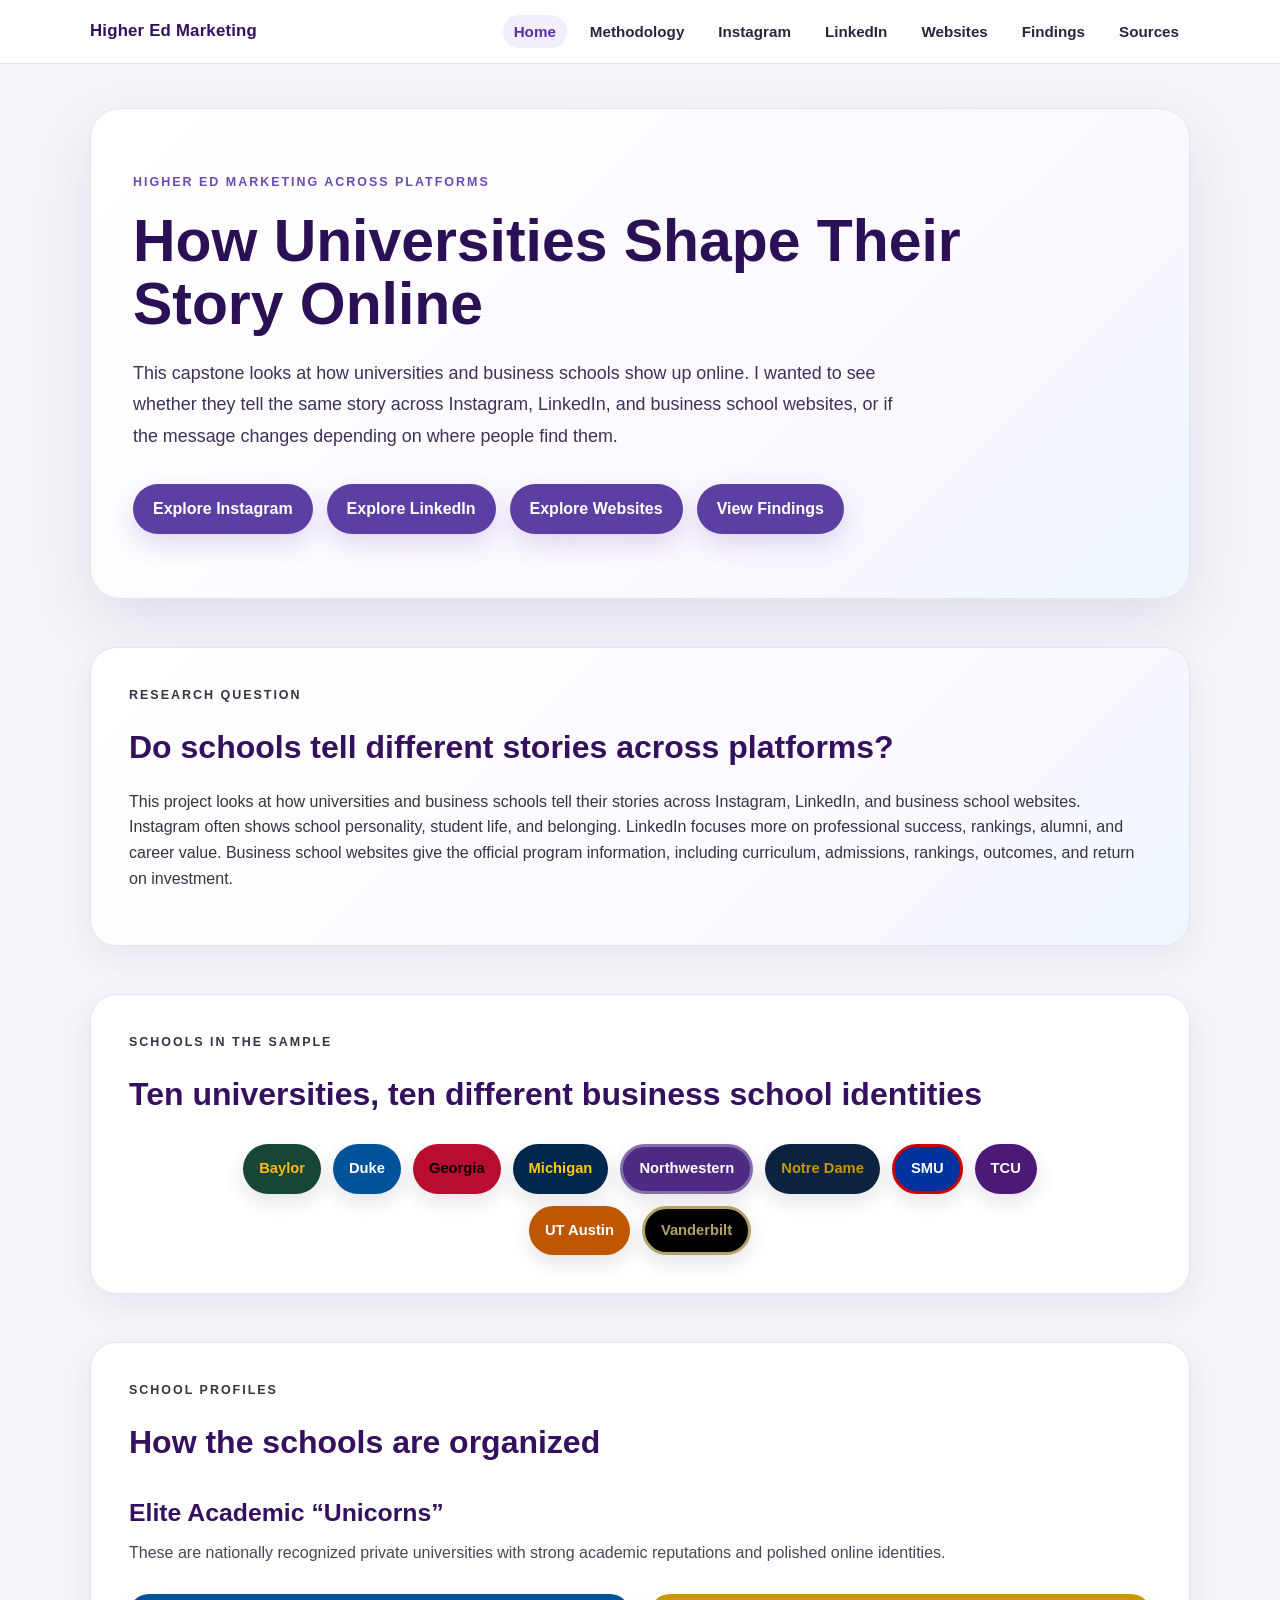
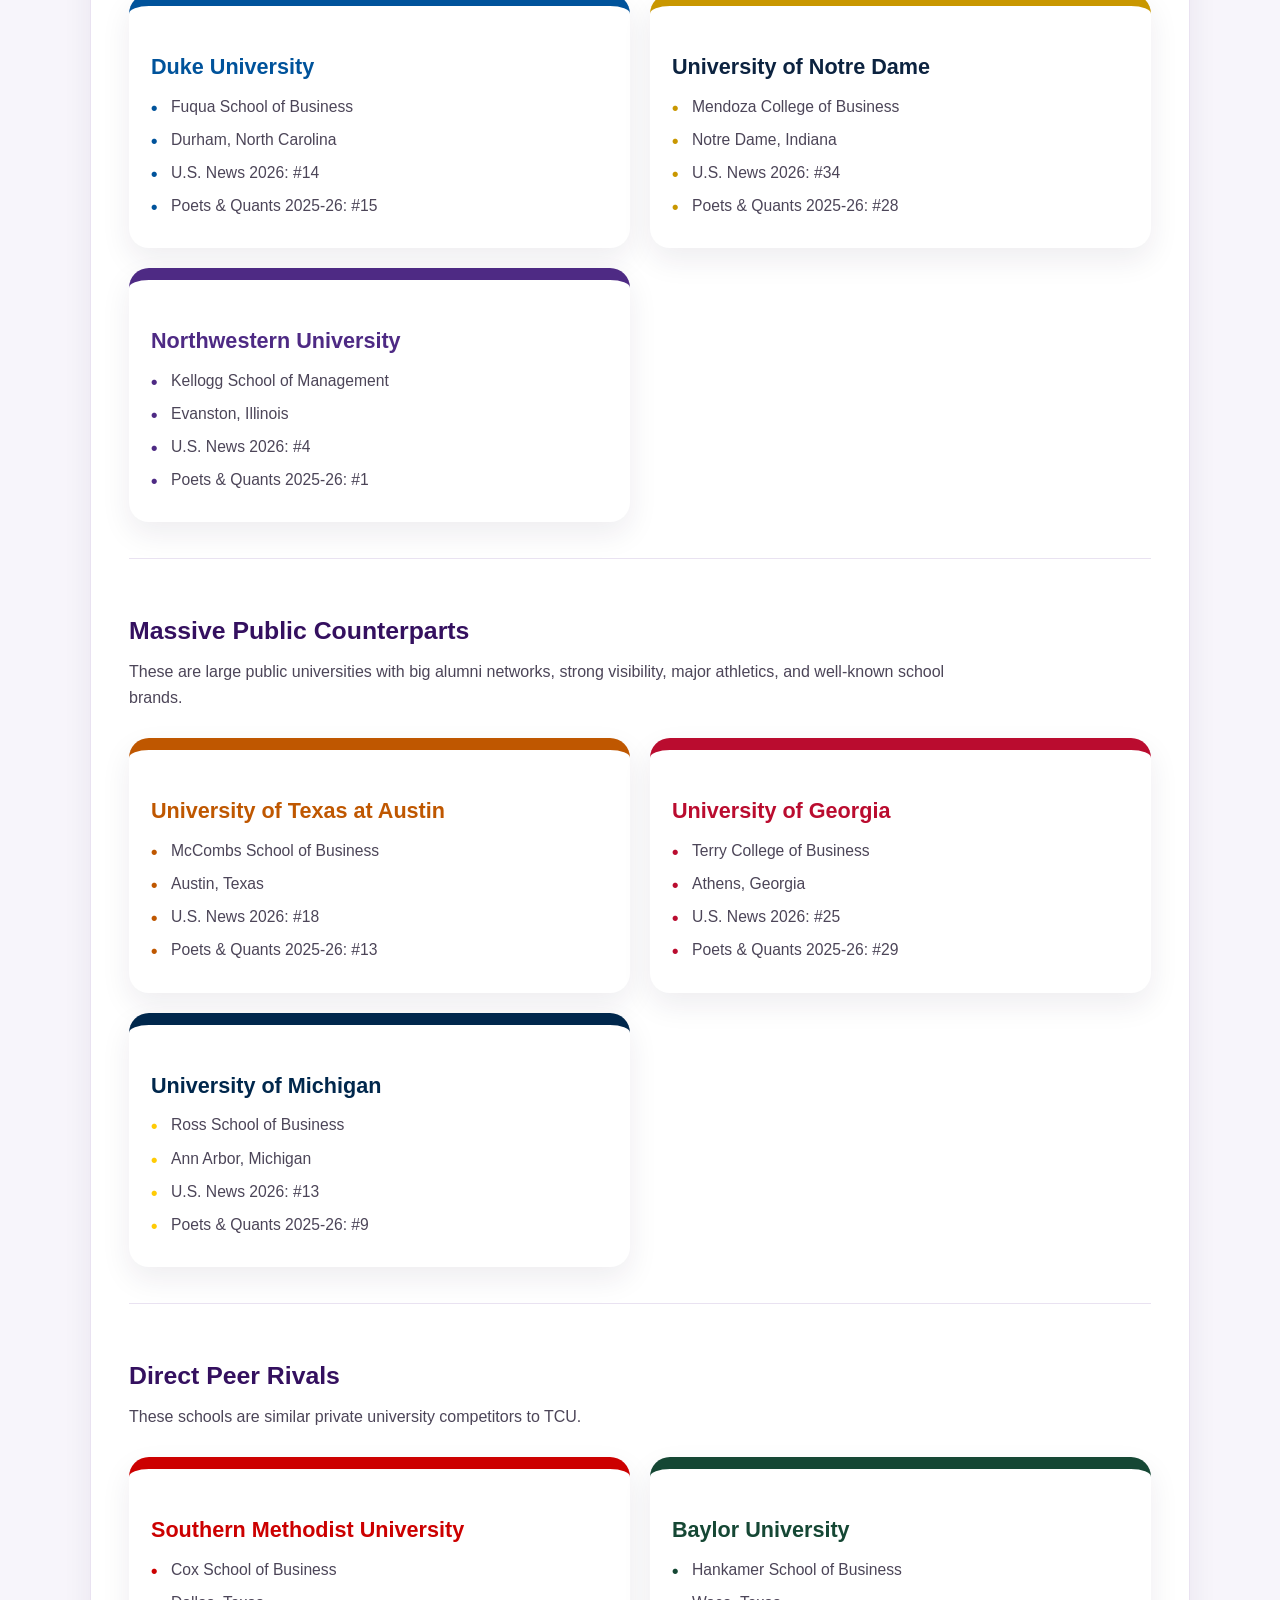
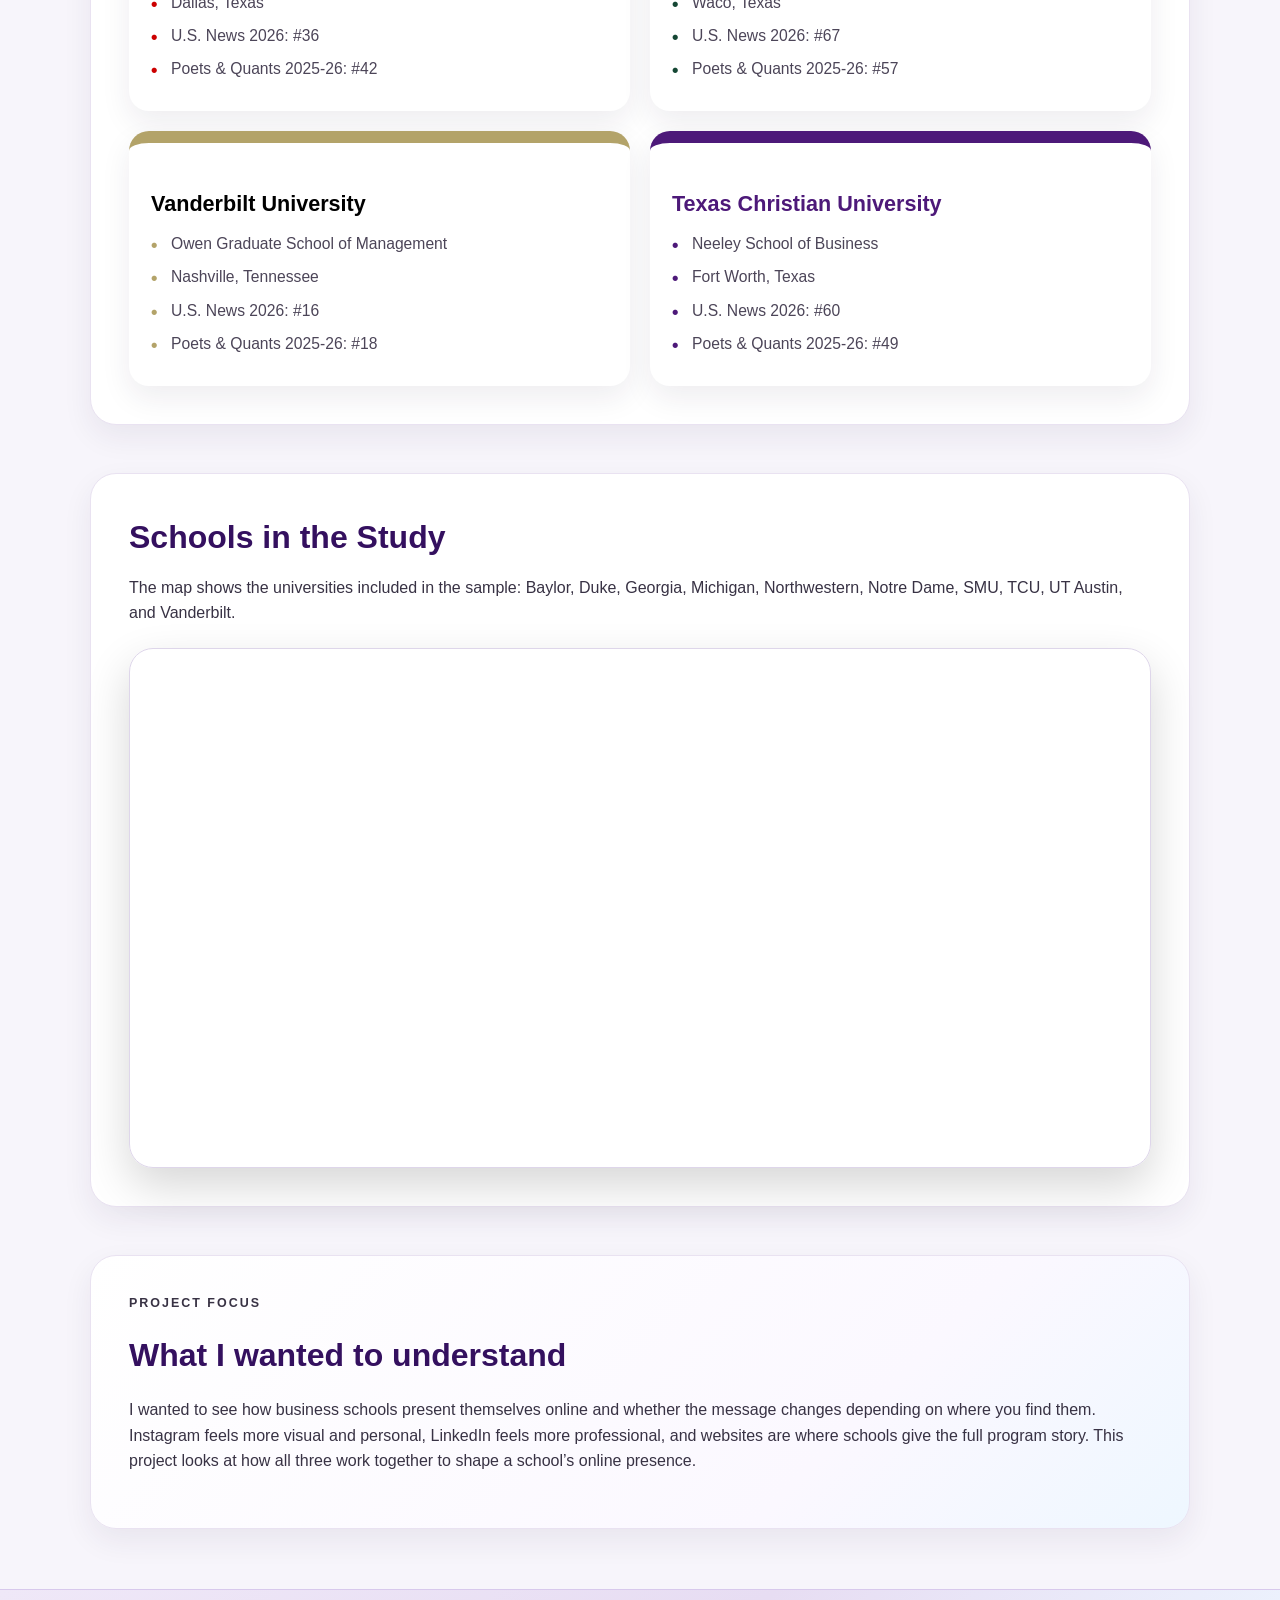
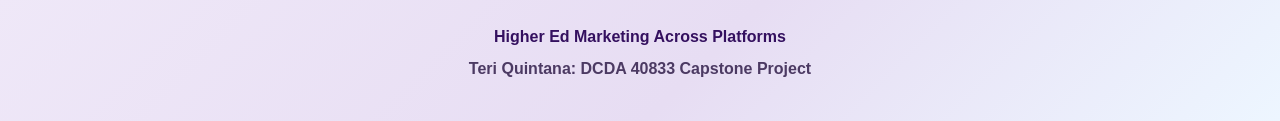
==== commit 128f96cf: "fixing the nav bar on each page and adding a source page" ====
--- a/index.html
+++ b/index.html
@@ -20,6 +20,7 @@
       <li><a href="linkedin.html">LinkedIn</a></li>
       <li><a href="websites.html">Websites</a></li>
       <li><a href="findings.html">Findings</a></li>
+      <li><a href="sources.html">Sources</a></li>
       </ul>
     </nav>
   </header>
--- a/style.css
+++ b/style.css
@@ -1,10 +1,6 @@
-/* ===============================
-   Capstone Final Project Styles
-   Higher Ed Marketing Across Platforms
-   Clean fixed version
-   =============================== */
-
-/* ---------- Global Reset ---------- */
+/* Capstone styles */
+
+/* Setup */
 
 * {
   box-sizing: border-box;
@@ -33,7 +29,7 @@
   margin: 0 auto;
 }
 
-/* ---------- Header / Navigation ---------- */
+/* Nav */
 
 .site-header {
   width: 100%;
@@ -94,7 +90,7 @@
   background: #f3eefb;
 }
 
-/* ---------- Hero ---------- */
+/* Home hero */
 
 .hero-ombre {
   width: min(1100px, calc(100% - 48px));
@@ -160,7 +156,7 @@
   box-shadow: 0 14px 28px rgba(92, 63, 163, 0.24);
 }
 
-/* ---------- Page Hero ---------- */
+/* Page intro */
 
 .page-hero {
   width: min(1100px, calc(100% - 48px));
@@ -185,7 +181,7 @@
   font-size: 1.08rem;
 }
 
-/* ---------- Cards / Content Blocks ---------- */
+/* Cards and sections */
 
 .card-grid {
   width: min(1100px, calc(100% - 48px));
@@ -250,14 +246,14 @@
   margin-bottom: 10px;
 }
 
-/* ---------- Soft Ombre Boxes ---------- */
+/* Soft ombre */
 
 .soft-ombre-box,
 .soft-ombre-card {
   background: linear-gradient(135deg, #ffffff 0%, #fbf8ff 68%, #eef7ff 100%);
 }
 
-/* ---------- Highlight Box ---------- */
+/* Highlight box */
 
 .highlight-box {
   background: #f0ebfa;
@@ -271,7 +267,7 @@
   margin-bottom: 0;
 }
 
-/* ---------- Chart Images ---------- */
+/* Charts */
 
 .chart-image {
   width: 100%;
@@ -283,7 +279,7 @@
   box-shadow: 0 12px 30px rgba(44, 30, 70, 0.08);
 }
 
-/* ---------- School Pills ---------- */
+/* School pills */
 
 .school-pill-grid {
   display: flex;
@@ -359,7 +355,7 @@
   border: 3px solid #B3A369;
 }
 
-/* ---------- Comparison Cards ---------- */
+/* Comparison cards */
 
 .comparison-card-grid {
   display: grid;
@@ -387,13 +383,14 @@
   margin-bottom: 0;
 }
 
-/* ---------- School Group Blocks ---------- */
+/* School groups */
 
 .school-group-block {
   margin-top: 36px;
   padding-top: 28px;
   border-top: 1px solid #e9e2f1;
 }
+
 .school-group-block:first-of-type {
   border-top: none;
   padding-top: 0;
@@ -412,7 +409,7 @@
   margin-bottom: 22px;
 }
 
-/* ---------- School Showcase Cards ---------- */
+/* School cards */
 
 .school-showcase-grid {
   display: grid;
@@ -459,7 +456,7 @@
   font-weight: 900;
 }
 
-/* ---------- School Ribbon Colors ---------- */
+/* School colors */
 
 .baylor-card {
   border-top-color: #154734;
@@ -501,7 +498,7 @@
   border-top-color: #B3A369;
 }
 
-/* ---------- School Title Colors ---------- */
+/* School title colors */
 
 .baylor-card h3 {
   color: #154734;
@@ -543,7 +540,7 @@
   color: #000000;
 }
 
-/* ---------- School Bullet Colors ---------- */
+/* School bullets */
 
 .baylor-card .school-details li::before {
   color: #154734;
@@ -585,7 +582,7 @@
   color: #B3A369;
 }
 
-/* ---------- Website Graphic ---------- */
+/* Website graphic */
 
 .website-graphic {
   width: 100%;
@@ -597,7 +594,7 @@
   box-shadow: 0 14px 34px rgba(44, 30, 70, 0.08);
 }
 
-/* ---------- Word Wall ---------- */
+/* Word wall */
 
 .word-wall {
   display: flex;
@@ -628,307 +625,7 @@
   background: #eef7ff;
 }
 
-/* ---------- Website Award Winners ---------- */
-
-.award-list {
-  display: grid;
-  gap: 20px;
-  margin-top: 24px;
-}
-
-.award-item {
-  display: flex;
-  gap: 18px;
-  align-items: flex-start;
-  background: #ffffff;
-  border-radius: 20px;
-  padding: 22px;
-  box-shadow: 0 10px 24px rgba(44, 30, 70, 0.06);
-  border-left: 6px solid #5c3fa3;
-}
-/* ---------- Website Award Winners ---------- */
-
-.award-list {
-  display: grid;
-  gap: 20px;
-  margin-top: 24px;
-}
-
-.award-item {
-  position: relative;
-  background: #ffffff;
-  border-radius: 20px;
-  padding: 24px 24px 22px;
-  box-shadow: 0 10px 24px rgba(44, 30, 70, 0.06);
-  border-left: 6px solid #5c3fa3;
-}
-
-.winner-tag {
-  position: absolute;
-  top: 18px;
-  right: 18px;
-  background: #f3eefb;
-  color: #5c3fa3;
-  border: 1px solid #d8c9ec;
-  border-radius: 999px;
-  padding: 6px 12px;
-  font-size: 0.78rem;
-  font-weight: 800;
-}
-
-.award-category {
-  color: #5c3fa3;
-  font-size: 0.88rem;
-  font-weight: 800;
-  text-transform: uppercase;
-  letter-spacing: 1px;
-  margin-bottom: 8px;
-}
-
-.award-item h3 {
-  color: #34105f;
-  font-size: 1.3rem;
-  margin-top: 0;
-  margin-bottom: 8px;
-}
-
-.award-item p {
-  color: #4c4558;
-  margin-bottom: 0;
-  max-width: 90%;
-}
-.award-item h3 {
-  color: #5c3fa3;
-  font-size: 0.95rem;
-  margin-top: 0;
-  margin-bottom: 6px;
-  text-transform: uppercase;
-  letter-spacing: 1px;
-}
-
-.award-item h4 {
-  color: #34105f;
-  font-size: 1.25rem;
-  margin-bottom: 8px;
-}
-
-.award-item p {
-  margin-bottom: 0;
-  color: #4c4558;
-}
-
-/* ---------- Website Observation List ---------- */
-
-.observation-list {
-  display: grid;
-  gap: 18px;
-  margin-top: 24px;
-}
-
-.observation-item {
-  background: #ffffff;
-  border-left: 6px solid #5c3fa3;
-  border-radius: 18px;
-  padding: 20px 22px;
-  box-shadow: 0 10px 24px rgba(44, 30, 70, 0.06);
-}
-
-.observation-item h3 {
-  color: #34105f;
-  margin-top: 0;
-  margin-bottom: 8px;
-}
-
-.observation-item p {
-  margin-bottom: 0;
-}
-
-/* ---------- Mapbox Section ---------- */
-
-.map-section {
-  width: min(1100px, calc(100% - 48px));
-  margin: 48px auto;
-  padding: 38px;
-  background: #ffffff;
-  border-radius: 26px;
-  border: 1px solid #e9e2f1;
-  box-shadow: 0 12px 30px rgba(44, 30, 70, 0.07);
-}
-
-.map-section h2 {
-  color: #34105f;
-  font-size: 2rem;
-  margin-bottom: 12px;
-}
-
-.map-section p {
-  color: #383244;
-  margin-bottom: 22px;
-}
-
-#map {
-  width: 100%;
-  height: 520px;
-  min-height: 520px;
-  border-radius: 24px;
-  overflow: hidden;
-  box-shadow: 0 18px 45px rgba(0, 0, 0, 0.16);
-  border: 1px solid #ded6ea;
-}
-
-.mapboxgl-popup-content {
-  font-family: Arial, Helvetica, sans-serif;
-  border-radius: 14px;
-  padding: 14px;
-  box-shadow: 0 10px 28px rgba(0, 0, 0, 0.18);
-}
-
-.mapboxgl-popup-content h3 {
-  color: #34105f;
-  margin-bottom: 6px;
-  font-size: 1rem;
-}
-
-.mapboxgl-popup-content p {
-  margin: 0;
-  color: #383244;
-  font-size: 0.9rem;
-}
-
-/* ---------- Tables ---------- */
-
-.table-wrap {
-  width: 100%;
-  overflow-x: auto;
-  margin-top: 20px;
-}
-
-table {
-  width: 100%;
-  border-collapse: collapse;
-  background: #ffffff;
-}
-
-th {
-  background: #5c3fa3;
-  color: #ffffff;
-  text-align: left;
-  padding: 12px;
-}
-
-td {
-  padding: 12px;
-  border-bottom: 1px solid #e7e1ef;
-}
-
-tr:nth-child(even) {
-  background: #faf8fd;
-}
-
-/* ---------- Footer ---------- */
-
-.site-footer {
-  margin-top: 60px;
-  padding: 34px 24px;
-  background: linear-gradient(135deg, #efe8f8 0%, #e7ddf3 55%, #edf6ff 100%);
-  color: #34105f;
-  text-align: center;
-  border-top: 1px solid #d8c9ec;
-}
-
-.site-footer p {
-  margin-bottom: 6px;
-  color: #4c3a63;
-  font-weight: 600;
-}
-
-.site-footer p:first-child {
-  color: #34105f;
-  font-weight: 800;
-}
-
-/* ---------- Responsive Design ---------- */
-
-@media (max-width: 850px) {
-  .navbar {
-    align-items: flex-start;
-    flex-direction: column;
-  }
-
-  .nav-links {
-    justify-content: flex-start;
-    gap: 10px;
-  }
-
-  .hero-ombre {
-    padding: 54px 28px;
-    border-radius: 24px;
-  }
-
-  .card-grid {
-    grid-template-columns: 1fr;
-  }
-
-  .comparison-card-grid {
-    grid-template-columns: 1fr;
-  }
-
-  .school-showcase-grid {
-    grid-template-columns: 1fr;
-  }
-
-  .content-section,
-  .map-section,
-  .page-hero {
-    padding: 28px;
-  }
-
-  .award-item {
-    flex-direction: column;
-  }
-
-  #map {
-    height: 420px;
-    min-height: 420px;
-  }
-}
-
-@media (max-width: 520px) {
-  .navbar,
-  .hero-ombre,
-  .content-section,
-  .map-section,
-  .page-hero,
-  .card-grid,
-  .school-pill-grid {
-    width: min(100% - 28px, 1100px);
-  }
-
-  .hero-ombre h1,
-  .page-hero h1 {
-    font-size: 2.1rem;
-  }
-
-  .content-section h2,
-  .map-section h2 {
-    font-size: 1.65rem;
-  }
-
-  .hero-text {
-    font-size: 1rem;
-  }
-
-  .hero-buttons a {
-    width: 100%;
-    text-align: center;
-  }
-
-  .website-graphic {
-    border-radius: 16px;
-  }
-}
-/* ---------- Website Standout Section ---------- */
-/* ---------- Website Standout Section ---------- */
+/* Website standouts */
 
 .award-list {
   display: grid;
@@ -981,7 +678,219 @@
   margin-bottom: 0;
   max-width: 900px;
 }
-/* ---------- Methodology Process Steps ---------- */
+
+/* Website notes */
+
+.observation-list {
+  display: grid;
+  gap: 18px;
+  margin-top: 24px;
+}
+
+.observation-item {
+  background: #ffffff;
+  border-left: 6px solid #5c3fa3;
+  border-radius: 18px;
+  padding: 20px 22px;
+  box-shadow: 0 10px 24px rgba(44, 30, 70, 0.06);
+}
+
+.observation-item h3 {
+  color: #34105f;
+  margin-top: 0;
+  margin-bottom: 8px;
+}
+
+.observation-item p {
+  margin-bottom: 0;
+}
+
+/* Map */
+
+.map-section {
+  width: min(1100px, calc(100% - 48px));
+  margin: 48px auto;
+  padding: 38px;
+  background: #ffffff;
+  border-radius: 26px;
+  border: 1px solid #e9e2f1;
+  box-shadow: 0 12px 30px rgba(44, 30, 70, 0.07);
+}
+
+.map-section h2 {
+  color: #34105f;
+  font-size: 2rem;
+  margin-bottom: 12px;
+}
+
+.map-section p {
+  color: #383244;
+  margin-bottom: 22px;
+}
+
+#map {
+  width: 100%;
+  height: 520px;
+  min-height: 520px;
+  border-radius: 24px;
+  overflow: hidden;
+  box-shadow: 0 18px 45px rgba(0, 0, 0, 0.16);
+  border: 1px solid #ded6ea;
+}
+
+.mapboxgl-popup-content {
+  font-family: Arial, Helvetica, sans-serif;
+  border-radius: 14px;
+  padding: 14px;
+  box-shadow: 0 10px 28px rgba(0, 0, 0, 0.18);
+}
+
+.mapboxgl-popup-content h3 {
+  color: #34105f;
+  margin-bottom: 6px;
+  font-size: 1rem;
+}
+
+.mapboxgl-popup-content p {
+  margin: 0;
+  color: #383244;
+  font-size: 0.9rem;
+}
+
+/* Tables */
+
+.table-wrap {
+  width: 100%;
+  overflow-x: auto;
+  margin-top: 20px;
+}
+
+table {
+  width: 100%;
+  border-collapse: collapse;
+  background: #ffffff;
+}
+
+th {
+  background: #5c3fa3;
+  color: #ffffff;
+  text-align: left;
+  padding: 12px;
+}
+
+td {
+  padding: 12px;
+  border-bottom: 1px solid #e7e1ef;
+}
+
+tr:nth-child(even) {
+  background: #faf8fd;
+}
+
+/* Footer */
+
+.site-footer {
+  margin-top: 60px;
+  padding: 34px 24px;
+  background: linear-gradient(135deg, #efe8f8 0%, #e7ddf3 55%, #edf6ff 100%);
+  color: #34105f;
+  text-align: center;
+  border-top: 1px solid #d8c9ec;
+}
+
+.site-footer p {
+  margin-bottom: 6px;
+  color: #4c3a63;
+  font-weight: 600;
+}
+
+.site-footer p:first-child {
+  color: #34105f;
+  font-weight: 800;
+}
+
+/* Mobile layout */
+
+@media (max-width: 850px) {
+  .navbar {
+    align-items: flex-start;
+    flex-direction: column;
+  }
+
+  .nav-links {
+    justify-content: flex-start;
+    gap: 10px;
+  }
+
+  .hero-ombre {
+    padding: 54px 28px;
+    border-radius: 24px;
+  }
+
+  .card-grid {
+    grid-template-columns: 1fr;
+  }
+
+  .comparison-card-grid {
+    grid-template-columns: 1fr;
+  }
+
+  .school-showcase-grid {
+    grid-template-columns: 1fr;
+  }
+
+  .content-section,
+  .map-section,
+  .page-hero {
+    padding: 28px;
+  }
+
+  .award-item {
+    flex-direction: column;
+  }
+
+  #map {
+    height: 420px;
+    min-height: 420px;
+  }
+}
+
+@media (max-width: 520px) {
+  .navbar,
+  .hero-ombre,
+  .content-section,
+  .map-section,
+  .page-hero,
+  .card-grid,
+  .school-pill-grid {
+    width: min(100% - 28px, 1100px);
+  }
+
+  .hero-ombre h1,
+  .page-hero h1 {
+    font-size: 2.1rem;
+  }
+
+  .content-section h2,
+  .map-section h2 {
+    font-size: 1.65rem;
+  }
+
+  .hero-text {
+    font-size: 1rem;
+  }
+
+  .hero-buttons a {
+    width: 100%;
+    text-align: center;
+  }
+
+  .website-graphic {
+    border-radius: 16px;
+  }
+}
+
+/* Methodology steps */
 
 .process-steps {
   display: grid;
@@ -1027,6 +936,9 @@
     grid-template-columns: 1fr;
   }
 }
+
+/* Extra chart spacing */
+
 .chart-spacing {
   margin-bottom: 40px;
 }
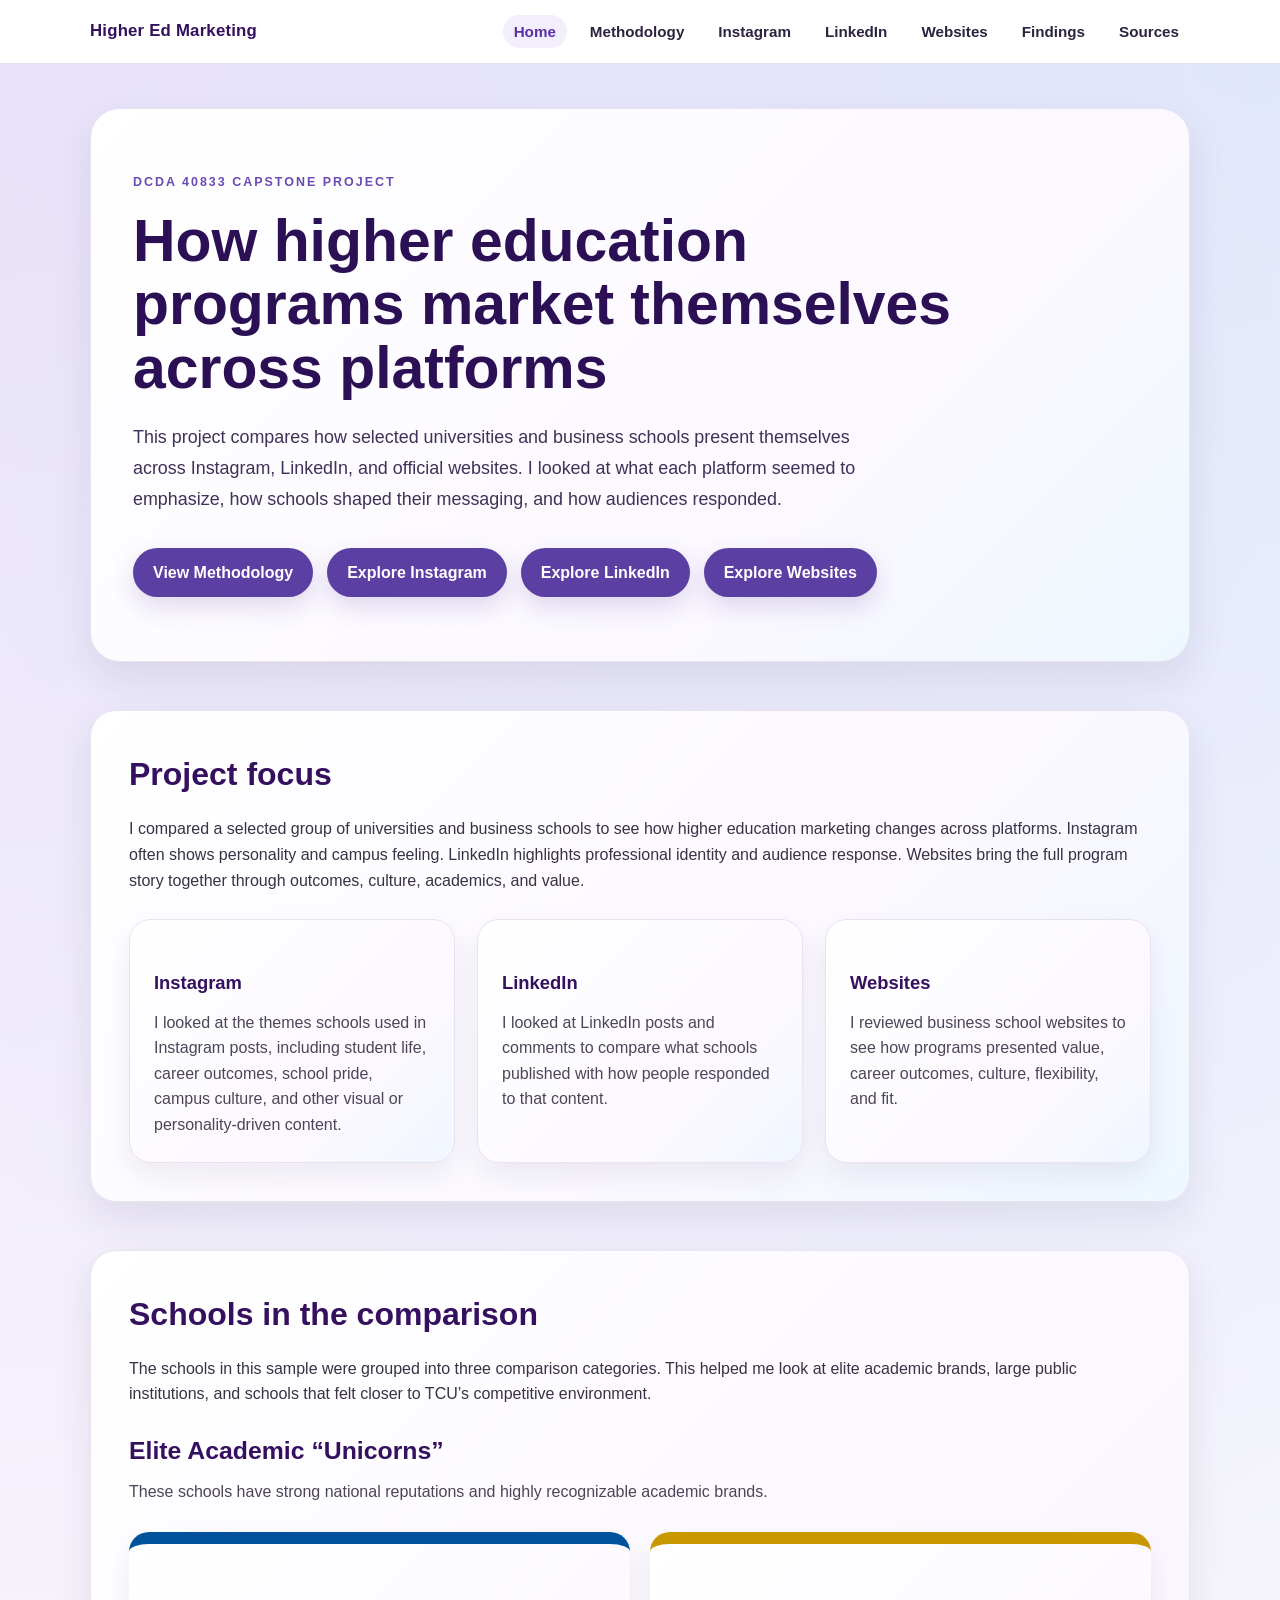
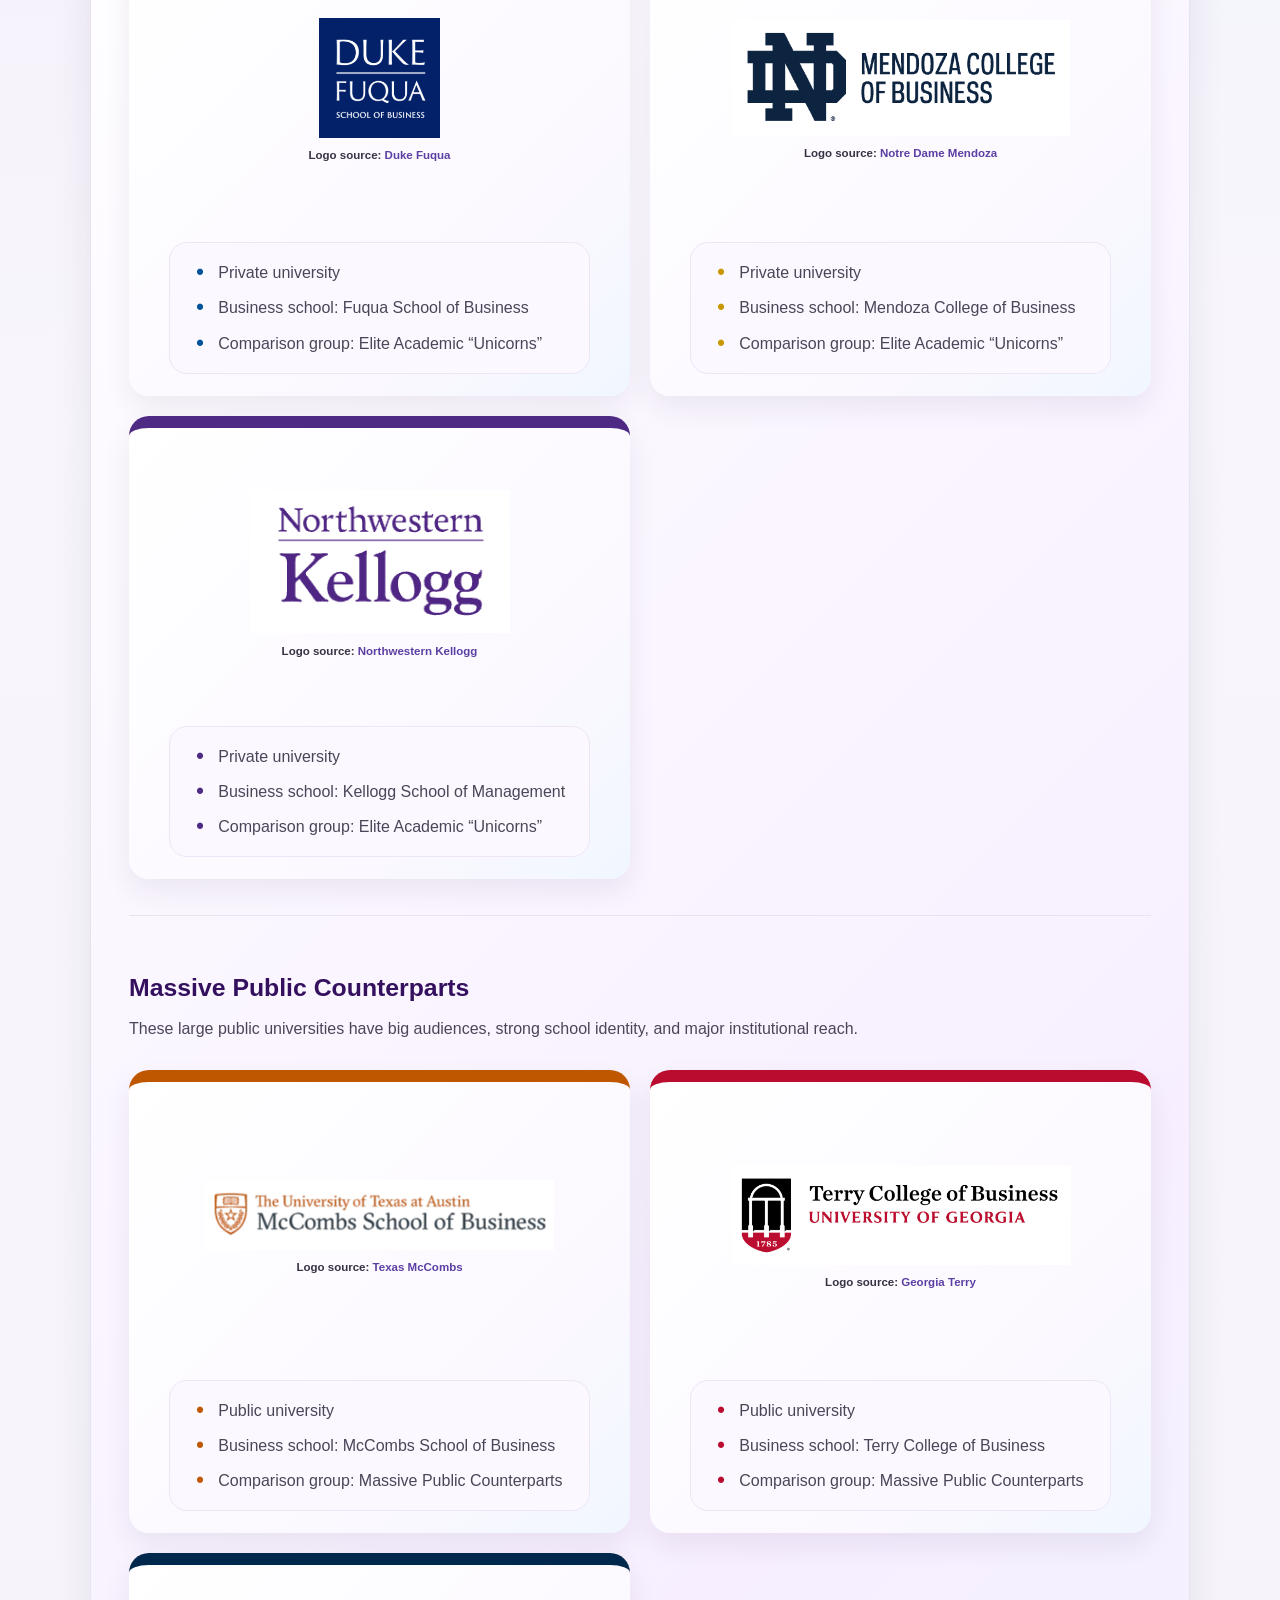
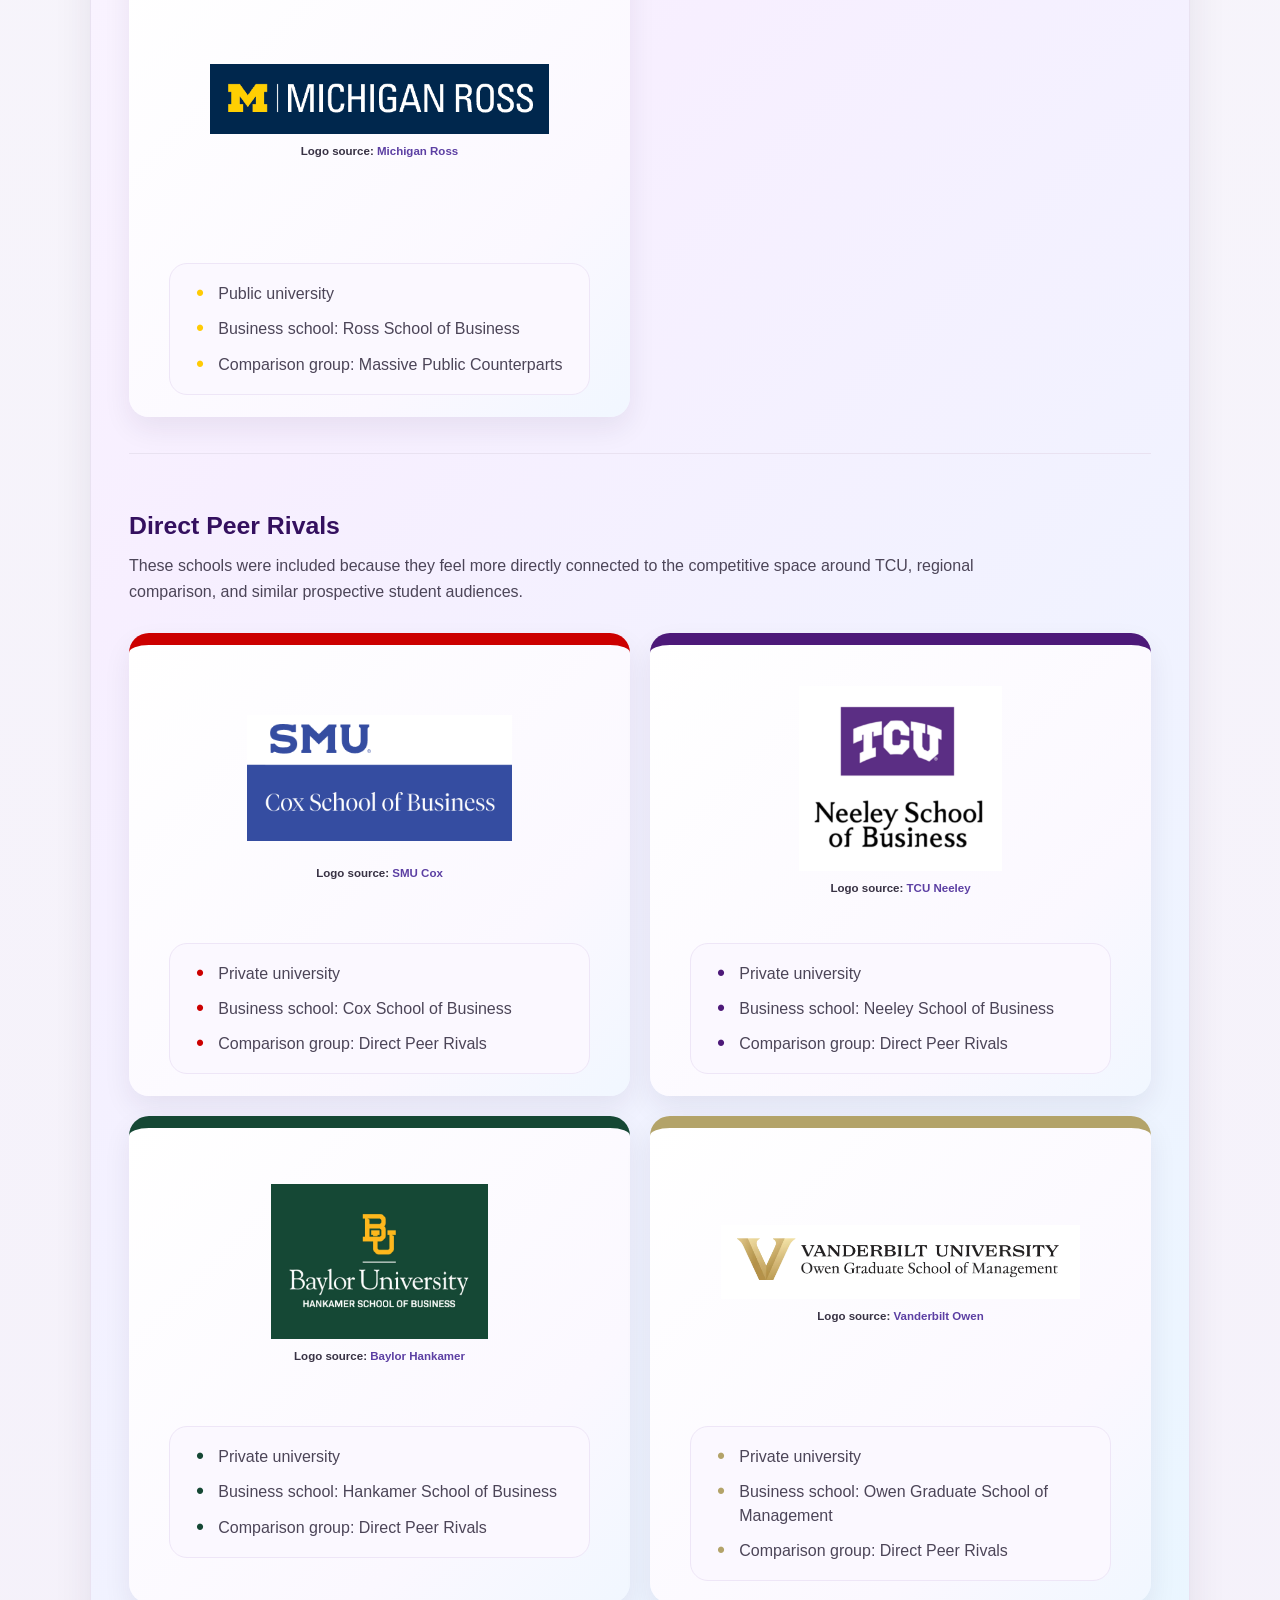
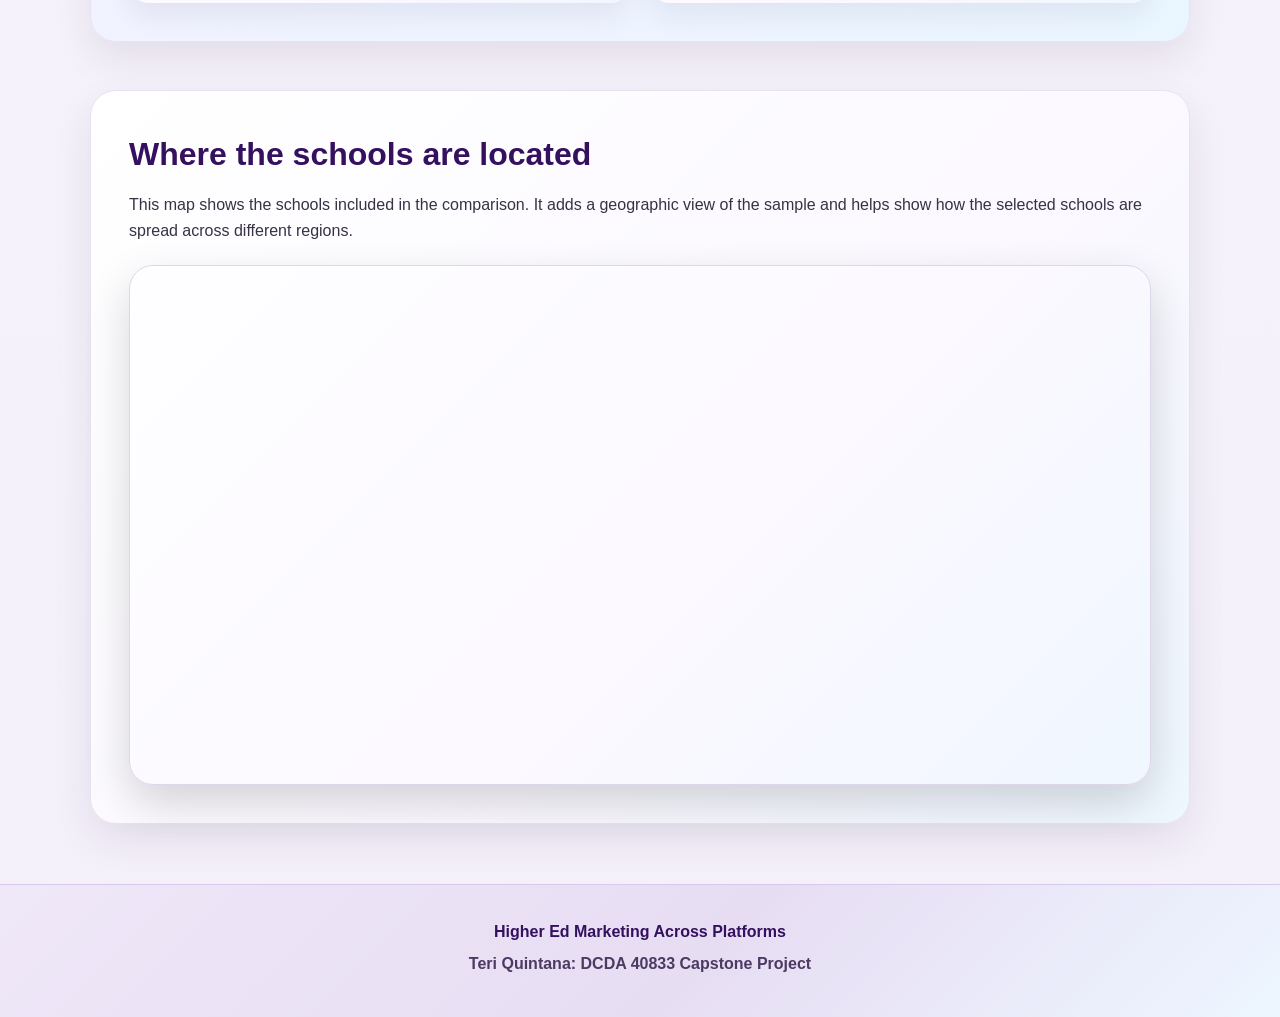
==== commit 00a5b016: "cleaned homepage added logos" ====
--- a/index.html
+++ b/index.html
@@ -3,10 +3,12 @@
 <head>
   <meta charset="UTF-8">
   <meta name="viewport" content="width=device-width, initial-scale=1.0">
-  <title>Higher Ed Marketing Capstone</title>
+  <title>Higher Ed Marketing Across Platforms</title>
   <link rel="stylesheet" href="style.css">
-  <link href="https://api.mapbox.com/mapbox-gl-js/v3.5.1/mapbox-gl.css" rel="stylesheet">
-  <script src="https://api.mapbox.com/mapbox-gl-js/v3.5.1/mapbox-gl.js"></script>
+
+  <!-- Mapbox -->
+  <link href="https://api.mapbox.com/mapbox-gl-js/v3.7.0/mapbox-gl.css" rel="stylesheet">
+  <script src="https://api.mapbox.com/mapbox-gl-js/v3.7.0/mapbox-gl.js"></script>
 </head>
 
 <body>
@@ -14,106 +16,132 @@
     <nav class="navbar">
       <a href="index.html" class="logo">Higher Ed Marketing</a>
       <ul class="nav-links">
-      <li><a href="index.html" class="active">Home</a></li>
-      <li><a href="methodology.html">Methodology</a></li>
-      <li><a href="instagram.html">Instagram</a></li>
-      <li><a href="linkedin.html">LinkedIn</a></li>
-      <li><a href="websites.html">Websites</a></li>
-      <li><a href="findings.html">Findings</a></li>
-      <li><a href="sources.html">Sources</a></li>
+        <li><a href="index.html" class="active">Home</a></li>
+        <li><a href="methodology.html">Methodology</a></li>
+        <li><a href="instagram.html">Instagram</a></li>
+        <li><a href="linkedin.html">LinkedIn</a></li>
+        <li><a href="websites.html">Websites</a></li>
+        <li><a href="findings.html">Findings</a></li>
+        <li><a href="sources.html">Sources</a></li>
       </ul>
     </nav>
   </header>
 
   <section class="hero-ombre">
     <div class="hero-ombre-content">
-      <p class="eyebrow">Higher Ed Marketing Across Platforms</p>
-      <h1>How Universities Shape Their Story Online</h1>
-
+      <p class="eyebrow">DCDA 40833 Capstone Project</p>
+      <h1>How higher education programs market themselves across platforms</h1>
       <p class="hero-text">
-        This capstone looks at how universities and business schools show up online. I wanted
-        to see whether they tell the same story across Instagram, LinkedIn, and business school
-        websites, or if the message changes depending on where people find them.
+        This project compares how selected universities and business schools present themselves
+        across Instagram, LinkedIn, and official websites. I looked at what each platform seemed
+        to emphasize, how schools shaped their messaging, and how audiences responded.
       </p>
 
       <div class="hero-buttons">
+        <a href="methodology.html">View Methodology</a>
         <a href="instagram.html">Explore Instagram</a>
         <a href="linkedin.html">Explore LinkedIn</a>
         <a href="websites.html">Explore Websites</a>
-        <a href="findings.html">View Findings</a>
       </div>
     </div>
   </section>
 
+  <section class="content-section">
+    <h2>Project focus</h2>
+    <p>
+      I compared a selected group of universities and business schools to see how higher education
+      marketing changes across platforms. Instagram often shows personality and campus feeling.
+      LinkedIn highlights professional identity and audience response. Websites bring the full
+      program story together through outcomes, culture, academics, and value.
+    </p>
+
+    <div class="comparison-card-grid">
+      <div class="comparison-card">
+        <h3>Instagram</h3>
+        <p>
+          I looked at the themes schools used in Instagram posts, including student life,
+          career outcomes, school pride, campus culture, and other visual or personality-driven content.
+        </p>
+      </div>
+
+      <div class="comparison-card">
+        <h3>LinkedIn</h3>
+        <p>
+          I looked at LinkedIn posts and comments to compare what schools published with how
+          people responded to that content.
+        </p>
+      </div>
+
+      <div class="comparison-card">
+        <h3>Websites</h3>
+        <p>
+          I reviewed business school websites to see how programs presented value, career outcomes,
+          culture, flexibility, and fit.
+        </p>
+      </div>
+    </div>
+  </section>
+
   <section class="content-section soft-ombre-box">
-    <p class="eyebrow">Research Question</p>
-    <h2>Do schools tell different stories across platforms?</h2>
+    <h2>Schools in the comparison</h2>
     <p>
-      This project looks at how universities and business schools tell their stories across
-      Instagram, LinkedIn, and business school websites. Instagram often shows school personality,
-      student life, and belonging. LinkedIn focuses more on professional success, rankings,
-      alumni, and career value. Business school websites give the official program information,
-      including curriculum, admissions, rankings, outcomes, and return on investment.
+      The schools in this sample were grouped into three comparison categories. This helped me look
+      at elite academic brands, large public institutions, and schools that felt closer to TCU’s
+      competitive environment.
     </p>
-  </section>
-
-  <section class="content-section">
-    <p class="eyebrow">Schools in the Sample</p>
-    <h2>Ten universities, ten different business school identities</h2>
-
-    <div class="school-pill-grid">
-      <span class="school-pill baylor">Baylor</span>
-      <span class="school-pill duke">Duke</span>
-      <span class="school-pill georgia">Georgia</span>
-      <span class="school-pill michigan">Michigan</span>
-      <span class="school-pill northwestern">Northwestern</span>
-      <span class="school-pill notre-dame">Notre Dame</span>
-      <span class="school-pill smu">SMU</span>
-      <span class="school-pill tcu">TCU</span>
-      <span class="school-pill texas">UT Austin</span>
-      <span class="school-pill vanderbilt">Vanderbilt</span>
-    </div>
-  </section>
-
-  <section class="content-section">
-    <p class="eyebrow">School Profiles</p>
-    <h2>How the schools are organized</h2>
 
     <div class="school-group-block">
       <h3>Elite Academic “Unicorns”</h3>
       <p>
-        These are nationally recognized private universities with strong academic reputations
-        and polished online identities.
+        These schools have strong national reputations and highly recognizable academic brands.
       </p>
 
       <div class="school-showcase-grid">
         <div class="school-showcase-card duke-card">
-          <h3>Duke University</h3>
-          <ul class="school-details">
-            <li>Fuqua School of Business</li>
-            <li>Durham, North Carolina</li>
-            <li>U.S. News 2026: #14</li>
-            <li>Poets &amp; Quants 2025-26: #15</li>
+          <div class="school-card-logo-block">
+            <img class="school-card-logo-main" src="images/duke-logo.png" alt="Duke Fuqua logo">
+            <p class="logo-source">
+              Logo source:
+              <a href="https://fw-sites.fuqua.duke.edu/marketing/guidance-materials/" target="_blank">Duke Fuqua</a>
+            </p>
+          </div>
+
+          <ul class="school-details">
+            <li>Private university</li>
+            <li>Business school: Fuqua School of Business</li>
+            <li>Comparison group: Elite Academic “Unicorns”</li>
           </ul>
         </div>
 
         <div class="school-showcase-card notre-dame-card">
-          <h3>University of Notre Dame</h3>
-          <ul class="school-details">
-            <li>Mendoza College of Business</li>
-            <li>Notre Dame, Indiana</li>
-            <li>U.S. News 2026: #34</li>
-            <li>Poets &amp; Quants 2025-26: #28</li>
+          <div class="school-card-logo-block">
+            <img class="school-card-logo-main" src="images/notre-dame-logo.png" alt="Notre Dame Mendoza logo">
+            <p class="logo-source">
+              Logo source:
+              <a href="https://mendoza.nd.edu/onmessage/" target="_blank">Notre Dame Mendoza</a>
+            </p>
+          </div>
+
+          <ul class="school-details">
+            <li>Private university</li>
+            <li>Business school: Mendoza College of Business</li>
+            <li>Comparison group: Elite Academic “Unicorns”</li>
           </ul>
         </div>
 
         <div class="school-showcase-card northwestern-card">
-          <h3>Northwestern University</h3>
-          <ul class="school-details">
-            <li>Kellogg School of Management</li>
-            <li>Evanston, Illinois</li>
-            <li>U.S. News 2026: #4</li>
-            <li>Poets &amp; Quants 2025-26: #1</li>
+          <div class="school-card-logo-block">
+            <img class="school-card-logo-main" src="images/northwestern-logo.png" alt="Northwestern Kellogg logo">
+            <p class="logo-source">
+              Logo source:
+              <a href="https://www.kellogg.northwestern.edu/" target="_blank">Northwestern Kellogg</a>
+            </p>
+          </div>
+
+          <ul class="school-details">
+            <li>Private university</li>
+            <li>Business school: Kellogg School of Management</li>
+            <li>Comparison group: Elite Academic “Unicorns”</li>
           </ul>
         </div>
       </div>
@@ -122,38 +150,56 @@
     <div class="school-group-block">
       <h3>Massive Public Counterparts</h3>
       <p>
-        These are large public universities with big alumni networks, strong visibility,
-        major athletics, and well-known school brands.
+        These large public universities have big audiences, strong school identity, and major
+        institutional reach.
       </p>
 
       <div class="school-showcase-grid">
         <div class="school-showcase-card texas-card">
-          <h3>University of Texas at Austin</h3>
-          <ul class="school-details">
-            <li>McCombs School of Business</li>
-            <li>Austin, Texas</li>
-            <li>U.S. News 2026: #18</li>
-            <li>Poets &amp; Quants 2025-26: #13</li>
+          <div class="school-card-logo-block">
+            <img class="school-card-logo-main" src="images/texas-logo.png" alt="UT Austin McCombs logo">
+            <p class="logo-source">
+              Logo source:
+              <a href="https://cloud.wikis.utexas.edu/wiki/spaces/texasmccombscommunications/pages/45581086/Logos" target="_blank">Texas McCombs</a>
+            </p>
+          </div>
+
+          <ul class="school-details">
+            <li>Public university</li>
+            <li>Business school: McCombs School of Business</li>
+            <li>Comparison group: Massive Public Counterparts</li>
           </ul>
         </div>
 
         <div class="school-showcase-card georgia-card">
-          <h3>University of Georgia</h3>
-          <ul class="school-details">
-            <li>Terry College of Business</li>
-            <li>Athens, Georgia</li>
-            <li>U.S. News 2026: #25</li>
-            <li>Poets &amp; Quants 2025-26: #29</li>
+          <div class="school-card-logo-block">
+            <img class="school-card-logo-main" src="images/georgia-logo.png" alt="Georgia Terry logo">
+            <p class="logo-source">
+              Logo source:
+              <a href="https://www.terry.uga.edu/" target="_blank">Georgia Terry</a>
+            </p>
+          </div>
+
+          <ul class="school-details">
+            <li>Public university</li>
+            <li>Business school: Terry College of Business</li>
+            <li>Comparison group: Massive Public Counterparts</li>
           </ul>
         </div>
 
         <div class="school-showcase-card michigan-card">
-          <h3>University of Michigan</h3>
-          <ul class="school-details">
-            <li>Ross School of Business</li>
-            <li>Ann Arbor, Michigan</li>
-            <li>U.S. News 2026: #13</li>
-            <li>Poets &amp; Quants 2025-26: #9</li>
+          <div class="school-card-logo-block">
+            <img class="school-card-logo-main" src="images/michigan-logo.png" alt="Michigan Ross logo">
+            <p class="logo-source">
+              Logo source:
+              <a href="https://michiganross.umich.edu/" target="_blank">Michigan Ross</a>
+            </p>
+          </div>
+
+          <ul class="school-details">
+            <li>Public university</li>
+            <li>Business school: Ross School of Business</li>
+            <li>Comparison group: Massive Public Counterparts</li>
           </ul>
         </div>
       </div>
@@ -162,47 +208,72 @@
     <div class="school-group-block">
       <h3>Direct Peer Rivals</h3>
       <p>
-        These schools are similar private university competitors to TCU.
+        These schools were included because they feel more directly connected to the competitive
+        space around TCU, regional comparison, and similar prospective student audiences.
       </p>
 
       <div class="school-showcase-grid">
         <div class="school-showcase-card smu-card">
-          <h3>Southern Methodist University</h3>
-          <ul class="school-details">
-            <li>Cox School of Business</li>
-            <li>Dallas, Texas</li>
-            <li>U.S. News 2026: #36</li>
-            <li>Poets &amp; Quants 2025-26: #42</li>
+          <div class="school-card-logo-block">
+            <img class="school-card-logo-main" src="images/smu-logo.png" alt="SMU Cox logo">
+            <p class="logo-source">
+              Logo source:
+              <a href="https://www.smu.edu/cox" target="_blank">SMU Cox</a>
+            </p>
+          </div>
+
+          <ul class="school-details">
+            <li>Private university</li>
+            <li>Business school: Cox School of Business</li>
+            <li>Comparison group: Direct Peer Rivals</li>
+          </ul>
+        </div>
+
+        <div class="school-showcase-card tcu-card">
+          <div class="school-card-logo-block">
+            <img class="school-card-logo-main" src="images/tcu-logo.png" alt="TCU Neeley logo">
+            <p class="logo-source">
+              Logo source:
+              <a href="https://www.neeley.tcu.edu/" target="_blank">TCU Neeley</a>
+            </p>
+          </div>
+
+          <ul class="school-details">
+            <li>Private university</li>
+            <li>Business school: Neeley School of Business</li>
+            <li>Comparison group: Direct Peer Rivals</li>
           </ul>
         </div>
 
         <div class="school-showcase-card baylor-card">
-          <h3>Baylor University</h3>
-          <ul class="school-details">
-            <li>Hankamer School of Business</li>
-            <li>Waco, Texas</li>
-            <li>U.S. News 2026: #67</li>
-            <li>Poets &amp; Quants 2025-26: #57</li>
+          <div class="school-card-logo-block">
+            <img class="school-card-logo-main" src="images/baylor-logo.png" alt="Baylor Hankamer logo">
+            <p class="logo-source">
+              Logo source:
+              <a href="https://hankamer.baylor.edu/" target="_blank">Baylor Hankamer</a>
+            </p>
+          </div>
+
+          <ul class="school-details">
+            <li>Private university</li>
+            <li>Business school: Hankamer School of Business</li>
+            <li>Comparison group: Direct Peer Rivals</li>
           </ul>
         </div>
 
         <div class="school-showcase-card vanderbilt-card">
-          <h3>Vanderbilt University</h3>
-          <ul class="school-details">
-            <li>Owen Graduate School of Management</li>
-            <li>Nashville, Tennessee</li>
-            <li>U.S. News 2026: #16</li>
-            <li>Poets &amp; Quants 2025-26: #18</li>
-          </ul>
-        </div>
-
-        <div class="school-showcase-card tcu-card">
-          <h3>Texas Christian University</h3>
-          <ul class="school-details">
-            <li>Neeley School of Business</li>
-            <li>Fort Worth, Texas</li>
-            <li>U.S. News 2026: #60</li>
-            <li>Poets &amp; Quants 2025-26: #49</li>
+          <div class="school-card-logo-block">
+            <img class="school-card-logo-main" src="images/vanderbilt-logo.png" alt="Vanderbilt Owen logo">
+            <p class="logo-source">
+              Logo source:
+              <a href="https://business.vanderbilt.edu/" target="_blank">Vanderbilt Owen</a>
+            </p>
+          </div>
+
+          <ul class="school-details">
+            <li>Private university</li>
+            <li>Business school: Owen Graduate School of Management</li>
+            <li>Comparison group: Direct Peer Rivals</li>
           </ul>
         </div>
       </div>
@@ -210,23 +281,13 @@
   </section>
 
   <section class="map-section">
-    <h2>Schools in the Study</h2>
+    <h2>Where the schools are located</h2>
     <p>
-      The map shows the universities included in the sample: Baylor, Duke, Georgia, Michigan,
-      Northwestern, Notre Dame, SMU, TCU, UT Austin, and Vanderbilt.
+      This map shows the schools included in the comparison. It adds a geographic view of the sample
+      and helps show how the selected schools are spread across different regions.
     </p>
+
     <div id="map"></div>
-  </section>
-
-  <section class="content-section soft-ombre-box">
-    <p class="eyebrow">Project Focus</p>
-    <h2>What I wanted to understand</h2>
-    <p>
-      I wanted to see how business schools present themselves online and whether the message
-      changes depending on where you find them. Instagram feels more visual and personal,
-      LinkedIn feels more professional, and websites are where schools give the full program
-      story. This project looks at how all three work together to shape a school’s online presence.
-    </p>
   </section>
 
   <footer class="site-footer">
@@ -234,6 +295,101 @@
     <p>Teri Quintana: DCDA 40833 Capstone Project</p>
   </footer>
 
-  <script src="script.js"></script>
+  <script>
+    mapboxgl.accessToken = "pk.eyJ1IjoidGVyaXF1aW50IiwiYSI6ImNtbzlsbTg2MzAydWcycW9pOXNnaXF4Z2MifQ.GK89Mdx9htHuRHk9OGMjkw";
+    const map = new mapboxgl.Map({
+    container: "map",
+    style: "mapbox://styles/mapbox/light-v11",
+    center: [-92.5, 36.5],
+    zoom: 3.5
+  });
+  const schools = [
+    {
+      name: "Duke Fuqua",
+      city: "Durham, North Carolina",
+      group: "Elite Academic “Unicorns”",
+      coordinates: [-78.9382, 36.0014],
+      color: "#00539B"
+    },
+    {
+      name: "Notre Dame Mendoza",
+      city: "Notre Dame, Indiana",
+      group: "Elite Academic “Unicorns”",
+      coordinates: [-86.2389, 41.7056],
+      color: "#C99700"
+    },
+    {
+      name: "Northwestern Kellogg",
+      city: "Evanston, Illinois",
+      group: "Elite Academic “Unicorns”",
+      coordinates: [-87.6753, 42.0565],
+      color: "#4E2A84"
+    },
+    {
+      name: "UT Austin McCombs",
+      city: "Austin, Texas",
+      group: "Massive Public Counterparts",
+      coordinates: [-97.7431, 30.2849],
+      color: "#BF5700"
+    },
+    {
+      name: "Georgia Terry",
+      city: "Athens, Georgia",
+      group: "Massive Public Counterparts",
+      coordinates: [-83.3773, 33.9519],
+      color: "#BA0C2F"
+    },
+    {
+      name: "Michigan Ross",
+      city: "Ann Arbor, Michigan",
+      group: "Massive Public Counterparts",
+      coordinates: [-83.7382, 42.2780],
+      color: "#00274C"
+    },
+    {
+      name: "SMU Cox",
+      city: "Dallas, Texas",
+      group: "Direct Peer Rivals",
+      coordinates: [-96.7845, 32.8423],
+      color: "#CC0000"
+    },
+    {
+      name: "TCU Neeley",
+      city: "Fort Worth, Texas",
+      group: "Direct Peer Rivals",
+      coordinates: [-97.3625, 32.7095],
+      color: "#4D1979"
+    },
+    {
+      name: "Baylor Hankamer",
+      city: "Waco, Texas",
+      group: "Direct Peer Rivals",
+      coordinates: [-97.1143, 31.5493],
+      color: "#154734"
+    },
+    {
+      name: "Vanderbilt Owen",
+      city: "Nashville, Tennessee",
+      group: "Direct Peer Rivals",
+      coordinates: [-86.8027, 36.1447],
+      color: "#B3A369"
+    }
+  ];
+
+  schools.forEach((school) => {
+    const popup = new mapboxgl.Popup({ offset: 25 }).setHTML(`
+      <h3>${school.name}</h3>
+      <p>${school.city}</p>
+      <p>${school.group}</p>
+    `);
+
+    new mapboxgl.Marker({ color: school.color })
+      .setLngLat(school.coordinates)
+      .setPopup(popup)
+      .addTo(map);
+  });
+
+  map.addControl(new mapboxgl.NavigationControl());
+  </script>
 </body>
 </html>
--- a/style.css
+++ b/style.css
@@ -277,6 +277,10 @@
   border-radius: 18px;
   border: 1px solid #e9e2f1;
   box-shadow: 0 12px 30px rgba(44, 30, 70, 0.08);
+}
+
+.chart-spacing {
+  margin-bottom: 40px;
 }
 
 /* School pills */
@@ -787,109 +791,6 @@
   background: #faf8fd;
 }
 
-/* Footer */
-
-.site-footer {
-  margin-top: 60px;
-  padding: 34px 24px;
-  background: linear-gradient(135deg, #efe8f8 0%, #e7ddf3 55%, #edf6ff 100%);
-  color: #34105f;
-  text-align: center;
-  border-top: 1px solid #d8c9ec;
-}
-
-.site-footer p {
-  margin-bottom: 6px;
-  color: #4c3a63;
-  font-weight: 600;
-}
-
-.site-footer p:first-child {
-  color: #34105f;
-  font-weight: 800;
-}
-
-/* Mobile layout */
-
-@media (max-width: 850px) {
-  .navbar {
-    align-items: flex-start;
-    flex-direction: column;
-  }
-
-  .nav-links {
-    justify-content: flex-start;
-    gap: 10px;
-  }
-
-  .hero-ombre {
-    padding: 54px 28px;
-    border-radius: 24px;
-  }
-
-  .card-grid {
-    grid-template-columns: 1fr;
-  }
-
-  .comparison-card-grid {
-    grid-template-columns: 1fr;
-  }
-
-  .school-showcase-grid {
-    grid-template-columns: 1fr;
-  }
-
-  .content-section,
-  .map-section,
-  .page-hero {
-    padding: 28px;
-  }
-
-  .award-item {
-    flex-direction: column;
-  }
-
-  #map {
-    height: 420px;
-    min-height: 420px;
-  }
-}
-
-@media (max-width: 520px) {
-  .navbar,
-  .hero-ombre,
-  .content-section,
-  .map-section,
-  .page-hero,
-  .card-grid,
-  .school-pill-grid {
-    width: min(100% - 28px, 1100px);
-  }
-
-  .hero-ombre h1,
-  .page-hero h1 {
-    font-size: 2.1rem;
-  }
-
-  .content-section h2,
-  .map-section h2 {
-    font-size: 1.65rem;
-  }
-
-  .hero-text {
-    font-size: 1rem;
-  }
-
-  .hero-buttons a {
-    width: 100%;
-    text-align: center;
-  }
-
-  .website-graphic {
-    border-radius: 16px;
-  }
-}
-
 /* Methodology steps */
 
 .process-steps {
@@ -931,14 +832,913 @@
   font-size: 0.92rem;
 }
 
+/* Instagram cards */
+
+.instagram-card-grid {
+  grid-template-columns: repeat(2, 1fr);
+  max-width: 900px;
+}
+
+/* Instagram examples */
+
+.post-example-grid {
+  display: grid;
+  grid-template-columns: repeat(2, 1fr);
+  gap: 22px;
+  margin-top: 28px;
+  align-items: stretch;
+}
+
+.post-example-card {
+  background: #ffffff;
+  border: 1px solid #e9e2f1;
+  border-radius: 20px;
+  padding: 18px;
+  box-shadow: 0 10px 24px rgba(44, 30, 70, 0.06);
+  display: flex;
+  flex-direction: column;
+}
+
+.post-example-card img {
+  width: 100%;
+  height: 360px;
+  object-fit: contain;
+  background: #faf8fd;
+  border-radius: 16px;
+  border: 1px solid #e7e1ef;
+  margin-bottom: 18px;
+}
+
+.post-example-card h3 {
+  color: #34105f;
+  font-size: 1.1rem;
+  margin-bottom: 8px;
+}
+
+.post-example-card p {
+  color: #4c4558;
+  margin-bottom: 0;
+  font-size: 0.95rem;
+}
+
+/* Top theme highlights */
+
+.theme-compare-grid {
+  display: grid;
+  grid-template-columns: repeat(2, 1fr);
+  gap: 22px;
+  margin-top: 26px;
+}
+
+.theme-cloud-box {
+  background: linear-gradient(180deg, #ffffff 0%, #f6f1fb 100%);
+  border: 1px solid #e4d8f2;
+  border-radius: 24px;
+  padding: 28px;
+  box-shadow: 0 12px 28px rgba(44, 30, 70, 0.06);
+}
+
+.theme-cloud-box h3 {
+  color: #34105f;
+  margin-top: 0;
+  margin-bottom: 24px;
+  text-align: center;
+  font-size: 1.35rem;
+}
+
+.theme-cloud {
+  display: grid;
+  grid-template-columns: repeat(6, 1fr);
+  gap: 18px;
+  align-items: stretch;
+}
+
+.theme-word {
+  display: flex;
+  flex-direction: column;
+  align-items: center;
+  justify-content: center;
+  border-radius: 999px;
+  padding: 18px 22px;
+  border: 2px solid transparent;
+  box-shadow: 0 10px 24px rgba(44, 30, 70, 0.08);
+  text-align: center;
+  min-height: 120px;
+}
+
+.theme-label {
+  font-weight: 800;
+  line-height: 1.2;
+  letter-spacing: -0.01em;
+  max-width: 90%;
+  word-break: normal;
+  overflow-wrap: break-word;
+}
+
+.theme-value {
+  margin-top: 8px;
+  font-weight: 800;
+  font-size: 0.95rem;
+  line-height: 1.1;
+}
+
+/* Bubble layout */
+
+.theme-cloud {
+  display: grid;
+  grid-template-columns: repeat(6, 1fr);
+  gap: 18px;
+  align-items: stretch;
+}
+
+.theme-1 {
+  grid-column: 1 / span 3;
+}
+
+.theme-2 {
+  grid-column: 4 / span 3;
+}
+
+.theme-3 {
+  grid-column: 2 / span 4;
+}
+
+.theme-4 {
+  grid-column: 1 / span 3;
+}
+
+.theme-5 {
+  grid-column: 4 / span 3;
+}
+
+/* Ranked colors */
+
+.theme-1 {
+  background: #5c3fa3;
+  border-color: #5c3fa3;
+}
+
+.theme-1 .theme-label,
+.theme-1 .theme-value {
+  color: #ffffff;
+}
+
+.theme-1 .theme-label {
+  font-size: 1.45rem;
+}
+
+.theme-2 {
+  background: #7b5cc1;
+  border-color: #7b5cc1;
+}
+
+.theme-2 .theme-label,
+.theme-2 .theme-value {
+  color: #ffffff;
+}
+
+.theme-2 .theme-label {
+  font-size: 1.25rem;
+}
+
+.theme-3 {
+  background: #9b7bd8;
+  border-color: #9b7bd8;
+}
+
+.theme-3 .theme-label,
+.theme-3 .theme-value {
+  color: #ffffff;
+}
+
+.theme-3 .theme-label {
+  font-size: 1.1rem;
+}
+
+.theme-4 {
+  background: #cbb0ee;
+  border-color: #bda3e4;
+}
+
+.theme-4 .theme-label,
+.theme-4 .theme-value {
+  color: #34105f;
+}
+
+.theme-4 .theme-label {
+  font-size: 1rem;
+}
+
+.theme-5 {
+  background: #eadcf9;
+  border-color: #d9ccef;
+}
+
+.theme-5 .theme-label,
+.theme-5 .theme-value {
+  color: #34105f;
+}
+
+.theme-5 .theme-label {
+  font-size: 0.95rem;
+}
+/* Footer */
+
+.site-footer {
+  margin-top: 60px;
+  padding: 34px 24px;
+  background: linear-gradient(135deg, #efe8f8 0%, #e7ddf3 55%, #edf6ff 100%);
+  color: #34105f;
+  text-align: center;
+  border-top: 1px solid #d8c9ec;
+}
+
+.site-footer p {
+  margin-bottom: 6px;
+  color: #4c3a63;
+  font-weight: 600;
+}
+
+.site-footer p:first-child {
+  color: #34105f;
+  font-weight: 800;
+}
+
+/* Mobile layout */
+
 @media (max-width: 900px) {
   .process-steps {
     grid-template-columns: 1fr;
   }
 }
 
-/* Extra chart spacing */
-
-.chart-spacing {
-  margin-bottom: 40px;
+@media (max-width: 850px) {
+  .navbar {
+    align-items: flex-start;
+    flex-direction: column;
+  }
+
+  .nav-links {
+    justify-content: flex-start;
+    gap: 10px;
+  }
+
+  .hero-ombre {
+    padding: 54px 28px;
+    border-radius: 24px;
+  }
+
+  .card-grid,
+  .instagram-card-grid,
+  .comparison-card-grid,
+  .school-showcase-grid,
+  .theme-compare-grid,
+  .post-example-grid {
+    grid-template-columns: 1fr;
+  }
+
+  .content-section,
+  .map-section,
+  .page-hero {
+    padding: 28px;
+  }
+
+  .award-item {
+    flex-direction: column;
+  }
+
+  #map {
+    height: 420px;
+    min-height: 420px;
+  }
+
+  .post-example-card img {
+    height: auto;
+  }
+
+  .theme-cloud-box {
+    padding: 22px;
+  }
+
+  .theme-cloud {
+    grid-template-columns: 1fr;
+  }
+
+  .theme-1,
+  .theme-2,
+  .theme-3,
+  .theme-4,
+  .theme-5 {
+    grid-column: span 1;
+  }
+
+  .theme-1 .theme-label {
+    font-size: 1.35rem;
+  }
+
+  .theme-2 .theme-label {
+    font-size: 1.2rem;
+  }
+
+  .theme-3 .theme-label {
+    font-size: 1.05rem;
+  }
+
+  .theme-4 .theme-label,
+  .theme-5 .theme-label {
+    font-size: 1rem;
+  }
+}
+
+@media (max-width: 520px) {
+  .navbar,
+  .hero-ombre,
+  .content-section,
+  .map-section,
+  .page-hero,
+  .card-grid,
+  .school-pill-grid {
+    width: min(100% - 28px, 1100px);
+  }
+
+  .hero-ombre h1,
+  .page-hero h1 {
+    font-size: 2.1rem;
+  }
+
+  .content-section h2,
+  .map-section h2 {
+    font-size: 1.65rem;
+  }
+
+  .hero-text {
+    font-size: 1rem;
+  }
+
+  .hero-buttons a {
+    width: 100%;
+    text-align: center;
+  }
+
+  .website-graphic {
+    border-radius: 16px;
+  }
+}
+/* LinkedIn bubbles */
+
+.linkedin-theme-box {
+  max-width: 760px;
+  margin: 0 auto;
+}
+
+.linkedin-theme-box .theme-cloud {
+  display: grid;
+  grid-template-columns: repeat(6, 1fr);
+  gap: 18px;
+  justify-items: center;
+}
+
+.linkedin-theme-box .theme-word {
+  min-height: 95px;
+  padding: 14px 20px;
+  width: 100%;
+}
+
+.linkedin-theme-box .theme-1 {
+  grid-column: 1 / span 3;
+  max-width: 310px;
+}
+
+.linkedin-theme-box .theme-2 {
+  grid-column: 4 / span 3;
+  max-width: 280px;
+}
+
+.linkedin-theme-box .theme-3 {
+  grid-column: 2 / span 4;
+  max-width: 360px;
+}
+
+.linkedin-theme-box .theme-4 {
+  grid-column: 1 / span 3;
+  max-width: 250px;
+}
+
+.linkedin-theme-box .theme-5 {
+  grid-column: 4 / span 3;
+  max-width: 235px;
+}
+
+.linkedin-theme-box .theme-1 .theme-label {
+  font-size: 1.15rem;
+}
+
+.linkedin-theme-box .theme-2 .theme-label {
+  font-size: 1.05rem;
+}
+
+.linkedin-theme-box .theme-3 .theme-label {
+  font-size: 1rem;
+}
+
+.linkedin-theme-box .theme-4 .theme-label,
+.linkedin-theme-box .theme-5 .theme-label {
+  font-size: 0.95rem;
+}
+
+@media (max-width: 850px) {
+  .linkedin-theme-box .theme-cloud {
+    grid-template-columns: 1fr;
+  }
+
+  .linkedin-theme-box .theme-1,
+  .linkedin-theme-box .theme-2,
+  .linkedin-theme-box .theme-3,
+  .linkedin-theme-box .theme-4,
+  .linkedin-theme-box .theme-5 {
+    grid-column: span 1;
+    max-width: 100%;
+  }
+}
+/* Other summary cards */
+
+.other-summary-grid {
+  display: grid;
+  grid-template-columns: repeat(2, 1fr);
+  gap: 22px;
+  margin-top: 28px;
+}
+
+.other-summary-card {
+  background: linear-gradient(135deg, #ffffff 0%, #fbf8ff 68%, #eef7ff 100%);
+  border: 1px solid #e4d8f2;
+  border-radius: 24px;
+  padding: 28px;
+  box-shadow: 0 12px 28px rgba(44, 30, 70, 0.06);
+}
+
+.other-summary-card h3 {
+  color: #34105f;
+  margin-top: 0;
+  margin-bottom: 20px;
+  font-size: 1.25rem;
+}
+
+.big-stat {
+  background: #5c3fa3;
+  color: #ffffff;
+  border-radius: 22px;
+  padding: 22px;
+  margin-bottom: 16px;
+  text-align: center;
+}
+
+.big-stat span {
+  display: block;
+  font-size: 2.8rem;
+  font-weight: 900;
+  line-height: 1;
+}
+
+.big-stat p {
+  color: #ffffff;
+  margin: 8px 0 0;
+  font-weight: 800;
+}
+
+.secondary-stat {
+  background: #7b5cc1;
+}
+
+.mini-chip-wrap {
+  display: flex;
+  flex-wrap: wrap;
+  gap: 10px;
+  margin-top: 18px;
+}
+
+.mini-chip-wrap span {
+  background: #ffffff;
+  color: #34105f;
+  border: 1px solid #d9ccef;
+  border-radius: 999px;
+  padding: 9px 13px;
+  font-weight: 700;
+  font-size: 0.9rem;
+}
+
+@media (max-width: 850px) {
+  .other-summary-grid {
+    grid-template-columns: 1fr;
+  }
+}
+.simple-breakdown-list {
+  margin: 14px 0 0;
+  padding-left: 20px;
+}
+
+.simple-breakdown-list li {
+  margin-bottom: 8px;
+  color: #4c4558;
+  font-weight: 600;
+}
+
+.highlight-box {
+  background: #ffffff;
+  border: 1px solid #e4d8f2;
+  border-radius: 20px;
+  padding: 22px;
+  margin: 24px 0;
+  box-shadow: 0 10px 24px rgba(44, 30, 70, 0.06);
+}
+
+.highlight-box h3 {
+  color: #34105f;
+  margin-top: 0;
+  margin-bottom: 10px;
+}
+/* Website experience graphic and pills */
+
+.website-experience-combo {
+  margin-top: 26px;
+}
+
+.website-graphic-wrap {
+  text-align: center;
+}
+
+.website-experience-graphic {
+  width: 100%;
+  max-width: 760px;
+  height: auto;
+  display: block;
+  margin: 0 auto;
+  border-radius: 22px;
+  border: 1px solid #e9e2f1;
+  box-shadow: 0 12px 28px rgba(44, 30, 70, 0.10);
+}
+
+.website-bubble-wrap {
+  margin-top: 28px;
+  text-align: center;
+}
+
+.website-bubble-wrap h3 {
+  color: #34105f;
+  margin-bottom: 18px;
+  font-size: 1.35rem;
+}
+
+.website-bubble-grid {
+  display: grid;
+  grid-template-columns: repeat(4, 1fr);
+  gap: 12px;
+  max-width: 850px;
+  margin: 0 auto;
+}
+
+.website-bubble-grid span {
+  display: inline-flex;
+  align-items: center;
+  justify-content: center;
+  background: #5c3fa3;
+  color: #ffffff;
+  border: 1px solid #5c3fa3;
+  border-radius: 999px;
+  padding: 12px 18px;
+  font-weight: 800;
+  font-size: 0.95rem;
+  box-shadow: 0 8px 18px rgba(92, 63, 163, 0.16);
+  transition: transform 0.2s ease, box-shadow 0.2s ease;
+  text-align: center;
+}
+
+.website-bubble-grid span:hover {
+  transform: translateY(-2px);
+  box-shadow: 0 12px 24px rgba(92, 63, 163, 0.22);
+}
+
+/* Website awards with screenshots */
+
+.website-awards-grid {
+  display: flex;
+  flex-direction: column;
+  gap: 28px;
+  margin-top: 28px;
+}
+
+.website-award-row {
+  display: grid;
+  grid-template-columns: 1.1fr 0.9fr;
+  gap: 24px;
+  align-items: center;
+  background: #ffffff;
+  border: 1px solid #e6daf5;
+  border-radius: 24px;
+  padding: 24px;
+  box-shadow: 0 12px 28px rgba(44, 30, 70, 0.08);
+}
+
+.website-award-text h3 {
+  color: #34105f;
+  margin-top: 10px;
+  margin-bottom: 10px;
+  font-size: 1.35rem;
+}
+
+.website-award-text p {
+  color: #4c4558;
+}
+
+.website-award-image img {
+  width: 100%;
+  display: block;
+  border-radius: 18px;
+  border: 1px solid #ddd3ee;
+  box-shadow: 0 10px 24px rgba(44, 30, 70, 0.10);
+}
+
+.award-source {
+  margin-top: 16px;
+  margin-bottom: 0;
+  font-size: 0.88rem;
+  font-weight: 700;
+  color: #4c4558;
+  background: #f3eefb;
+  border: 1px solid #d9ccef;
+  border-radius: 14px;
+  padding: 10px 12px;
+}
+
+.award-source a {
+  color: #5c3fa3;
+  font-weight: 800;
+  text-decoration: none;
+}
+
+.award-source a:hover {
+  text-decoration: underline;
+}
+
+/* School logos as card headings */
+
+.school-card-logo-block {
+  text-align: center;
+  margin-bottom: 20px;
+}
+
+.school-card-logo-main {
+  width: 100%;
+  max-width: 340px;
+  height: 190px;
+  object-fit: contain;
+  display: block;
+  margin: 0 auto 10px;
+  background: transparent;
+  border: none;
+  padding: 0;
+  box-shadow: none;
+}
+/* Custom logo sizing by school */
+
+.duke-card .school-card-logo-main {
+  max-width: 210px;
+  max-height: 120px;
+  width: auto;
+  height: auto;
+}
+
+
+.northwestern-card .school-card-logo-main {
+  max-width: 260px;
+  height: 145px;
+}
+
+.smu-card .school-card-logo-main {
+  max-width: 265px;
+  height: 155px;
+}
+
+.baylor-card .school-card-logo-main {
+  max-width: 260px;
+  height: 155px;
+}
+
+.texas-card .school-card-logo-main {
+  max-width: 350px;
+  max-height: 100px;
+  width: auto;
+  height: auto;
+}
+
+.vanderbilt-card .school-card-logo-main {
+  max-width: 360px;
+  max-height: 145px;
+  width: auto;
+  height: auto;
+}
+
+.logo-source {
+  margin: 4px 0 0;
+  font-size: 0.72rem;
+  line-height: 1.3;
+  color: #6b6076;
+  font-weight: 600;
+  text-align: center;
+}
+
+.logo-source a {
+  color: #5c3fa3;
+  text-decoration: none;
+  font-weight: 800;
+}
+
+.logo-source a:hover {
+  text-decoration: underline;
+}
+
+/* Single waffle cards */
+
+.single-waffle-card {
+  max-width: 760px;
+  margin: 32px auto 0;
+}
+
+.single-waffle-card p {
+  text-align: center;
+  color: #4c4558;
+  margin-bottom: 18px;
+}
+
+/* Mobile fixes for newer sections */
+
+@media (max-width: 900px) {
+  .website-award-row {
+    grid-template-columns: 1fr;
+  }
+}
+
+@media (max-width: 850px) {
+  .website-bubble-grid {
+    grid-template-columns: repeat(2, 1fr);
+  }
+
+  .school-card-logo-main {
+    max-width: 300px;
+    height: 160px;
+  }
+}
+
+@media (max-width: 520px) {
+  .website-bubble-grid {
+    grid-template-columns: 1fr;
+  }
+
+  .school-card-logo-main {
+    max-width: 260px;
+    height: 140px;
+  }
+}
+/* Polished school details block */
+
+.school-card-logo-block {
+  text-align: center;
+  margin-bottom: 8px;
+}
+
+.school-card-logo-main {
+  margin: 0 auto 4px;
+}
+
+.content-section .school-details {
+  list-style: none;
+  margin: 16px 0 0;
+  padding: 18px 20px;
+  background: #fbf8ff;
+  border: 1px solid #eee6f7;
+  border-radius: 18px;
+}
+
+.content-section .school-details li {
+  color: #4c4558;
+  margin-bottom: 12px;
+  padding-left: 28px;
+  position: relative;
+  font-size: 1rem;
+  line-height: 1.45;
+}
+
+.content-section .school-details li:last-child {
+  margin-bottom: 0;
+}
+
+.content-section .school-details li::before {
+  content: "•";
+  position: absolute;
+  left: 6px;
+  top: 0;
+  font-size: 1.35rem;
+  font-weight: 900;
+  line-height: 1;
+}
+/* Make school card logo areas and bullet boxes line up evenly */
+
+.school-showcase-card {
+  display: flex;
+  flex-direction: column;
+}
+
+.school-card-logo-block {
+  height: 260px;
+  display: flex;
+  flex-direction: column;
+  justify-content: center;
+  align-items: center;
+  margin-bottom: 14px;
+}
+
+.school-card-logo-main {
+  max-width: 340px;
+  max-height: 185px;
+  width: auto;
+  height: auto;
+  object-fit: contain;
+  display: block;
+  margin: 0 auto 10px;
+}
+
+.logo-source {
+  margin: 0;
+  font-size: 0.72rem;
+  line-height: 1.3;
+  color: #6b6076;
+  font-weight: 600;
+  text-align: center;
+}
+
+.content-section .school-details {
+  margin: 0 auto;
+  padding: 18px 20px;
+  max-width: 92%;
+  width: 100%;
+  background: #fbf8ff;
+  border: 1px solid #eee6f7;
+  border-radius: 18px;
+}
+
+.content-section .school-details li {
+  margin-bottom: 12px;
+  padding-left: 28px;
+  position: relative;
+  font-size: 1rem;
+  line-height: 1.45;
+}
+
+.content-section .school-details li:last-child {
+  margin-bottom: 0;
+}
+/* Bring back the soft purple-blue page hue */
+
+body {
+  background:
+    radial-gradient(circle at top left, rgba(204, 176, 238, 0.28), transparent 34%),
+    radial-gradient(circle at top right, rgba(133, 197, 246, 0.20), transparent 32%),
+    linear-gradient(180deg, #fbf8ff 0%, #f7f5fb 45%, #f4f0fa 100%);
+}
+
+.page-hero,
+.content-section,
+.map-section {
+  background: linear-gradient(135deg, #ffffff 0%, #fbf8ff 62%, #eef7ff 100%);
+}
+
+.card,
+.comparison-card,
+.school-showcase-card,
+.post-example-card,
+.waffle-chart-card,
+.website-award-row {
+  background: linear-gradient(135deg, #ffffff 0%, #fbf8ff 72%, #f1f7ff 100%);
+}
+
+.soft-ombre-box,
+.soft-ombre-card {
+  background: linear-gradient(135deg, #ffffff 0%, #f7efff 55%, #eaf6ff 100%);
+}
+/* Softer glow on major page blocks */
+
+.page-hero,
+.content-section,
+.map-section,
+.hero-ombre {
+  box-shadow: 0 16px 38px rgba(44, 30, 70, 0.09);
+}
+
+.card,
+.comparison-card,
+.school-showcase-card,
+.post-example-card,
+.waffle-chart-card,
+.website-award-row {
+  box-shadow: 0 12px 28px rgba(44, 30, 70, 0.075);
 }
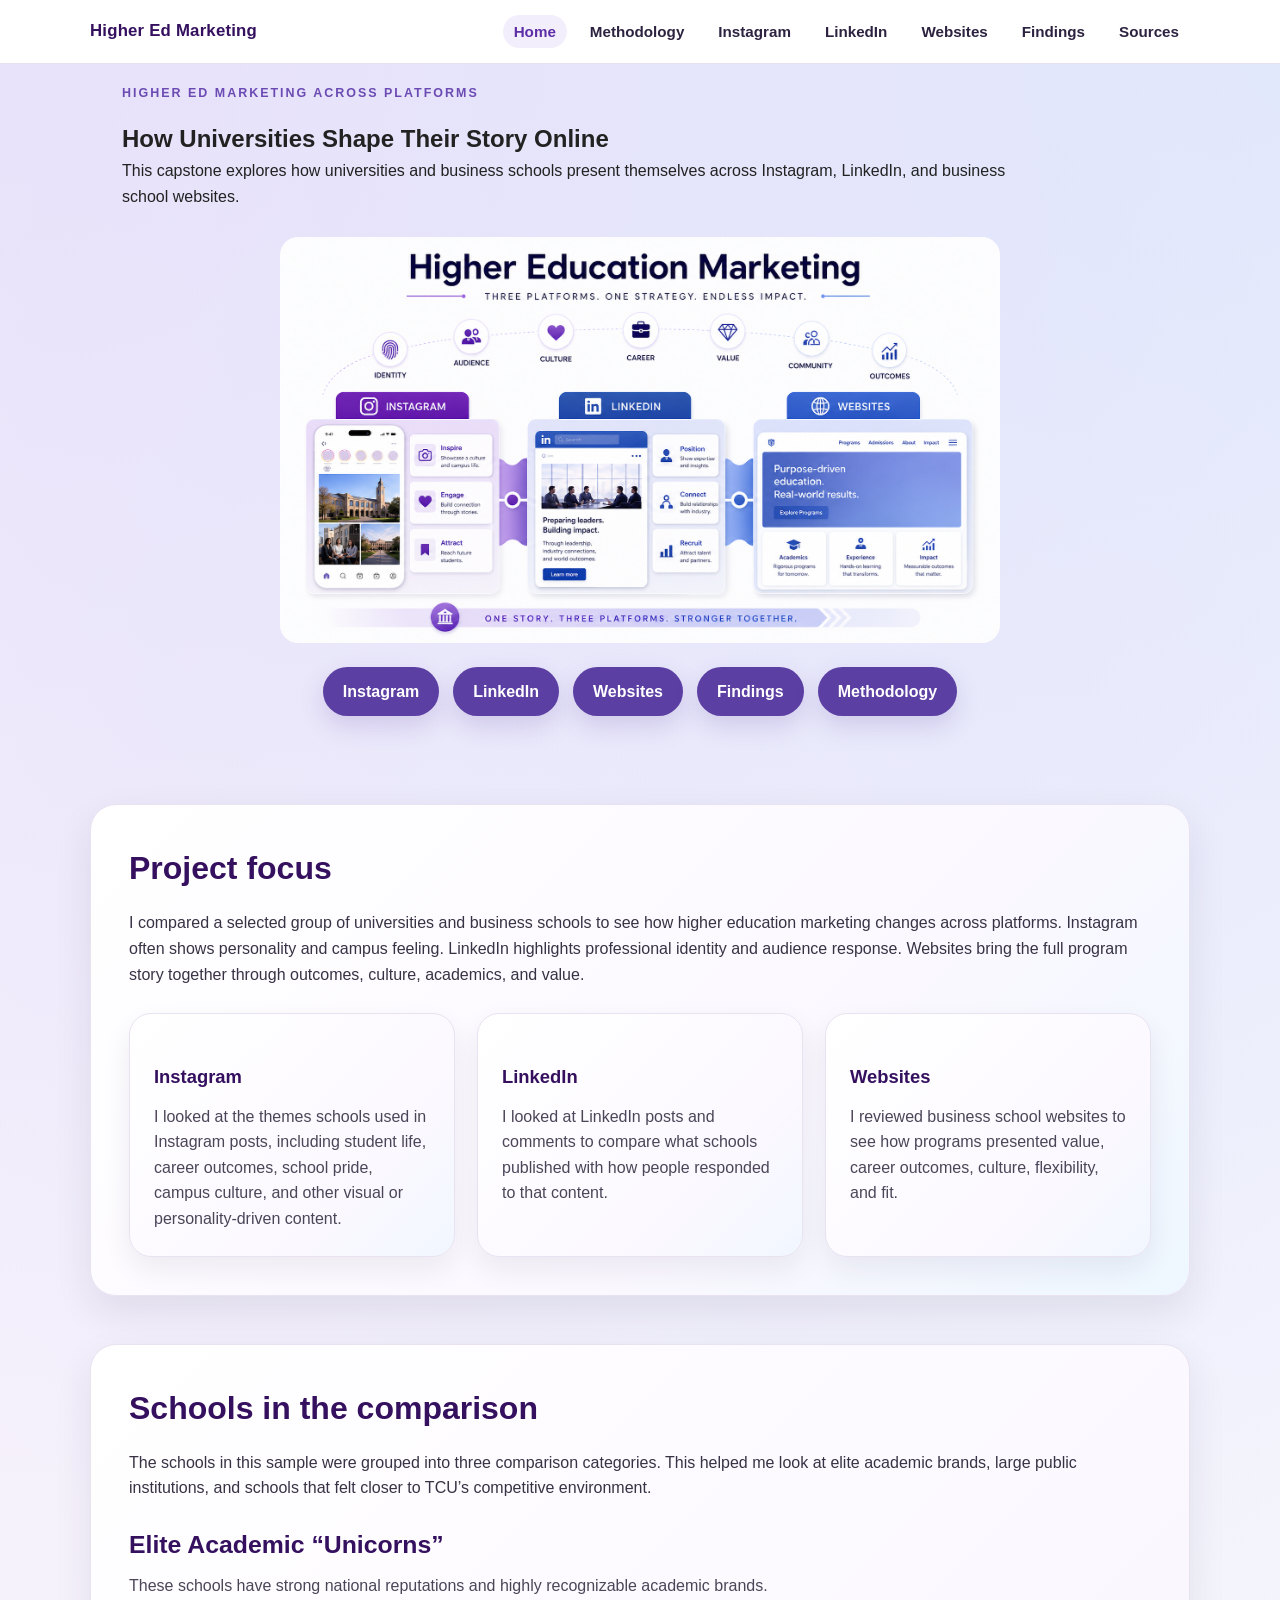
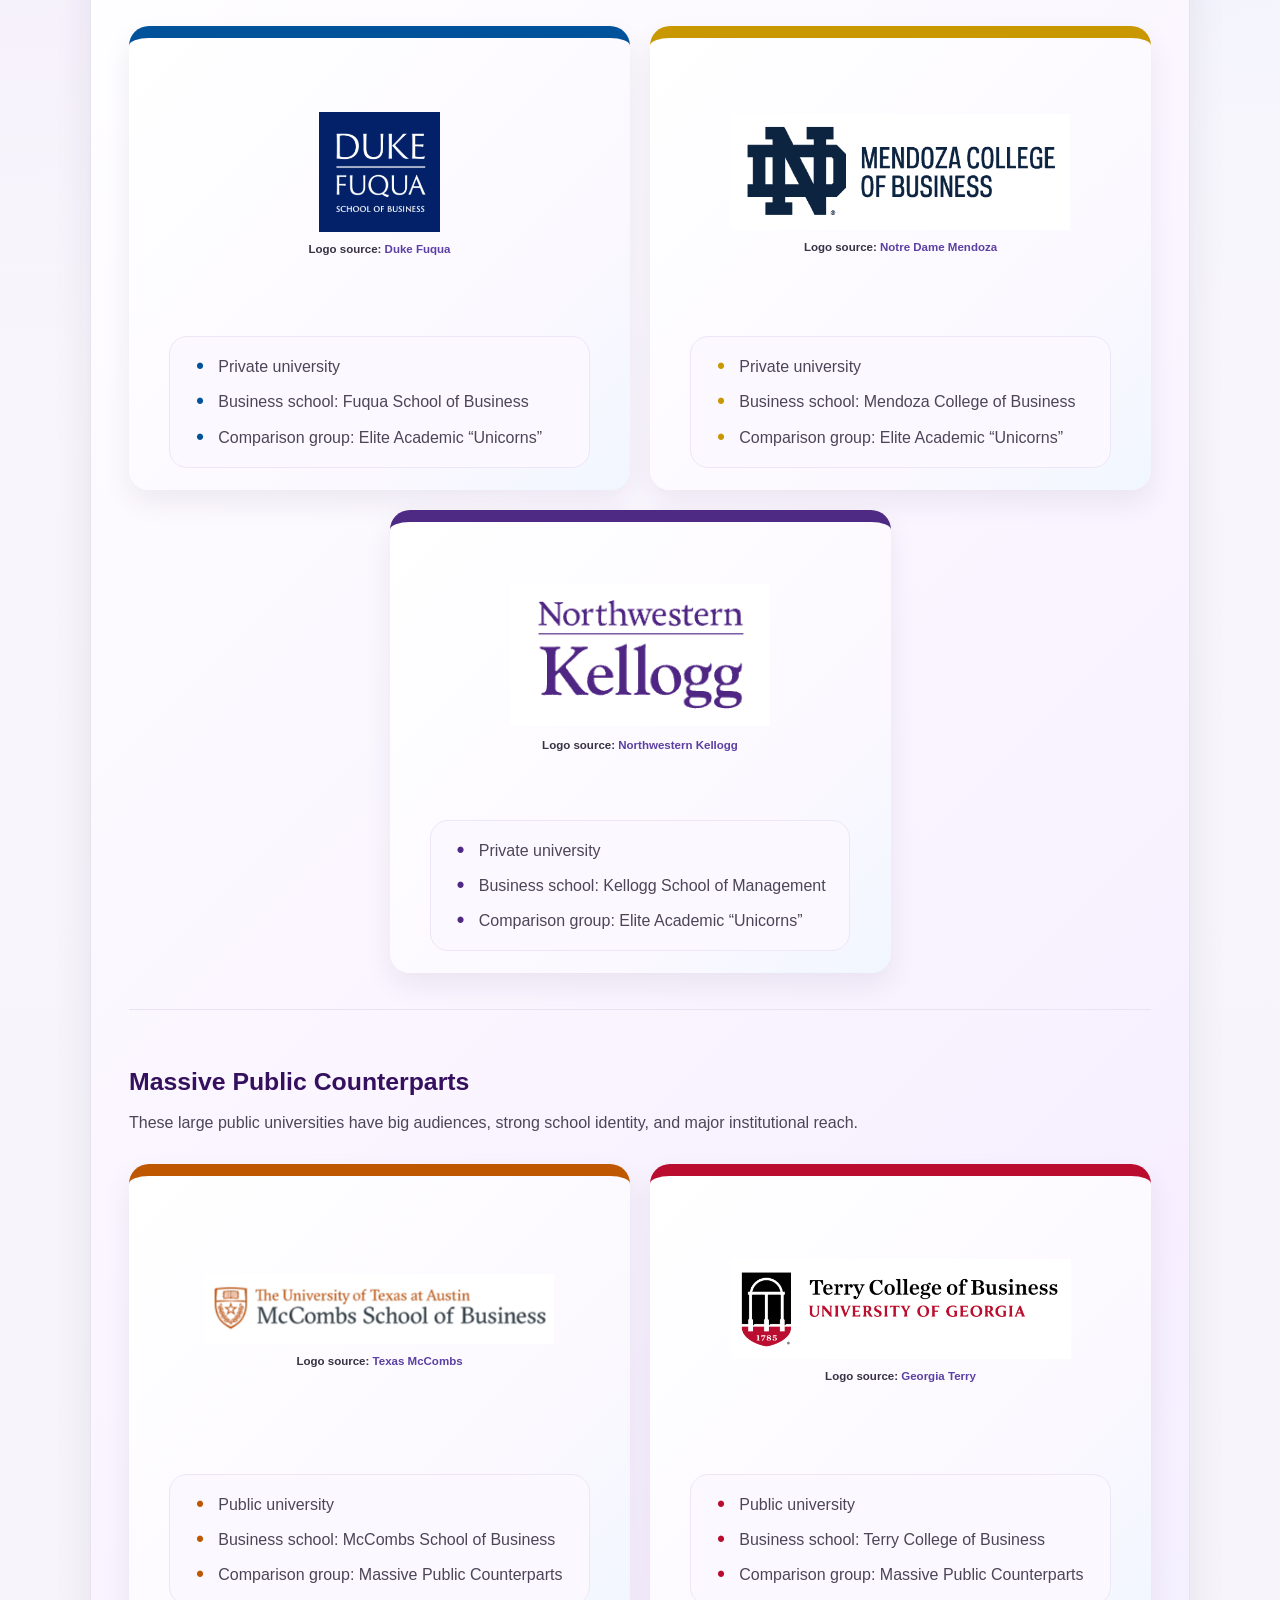
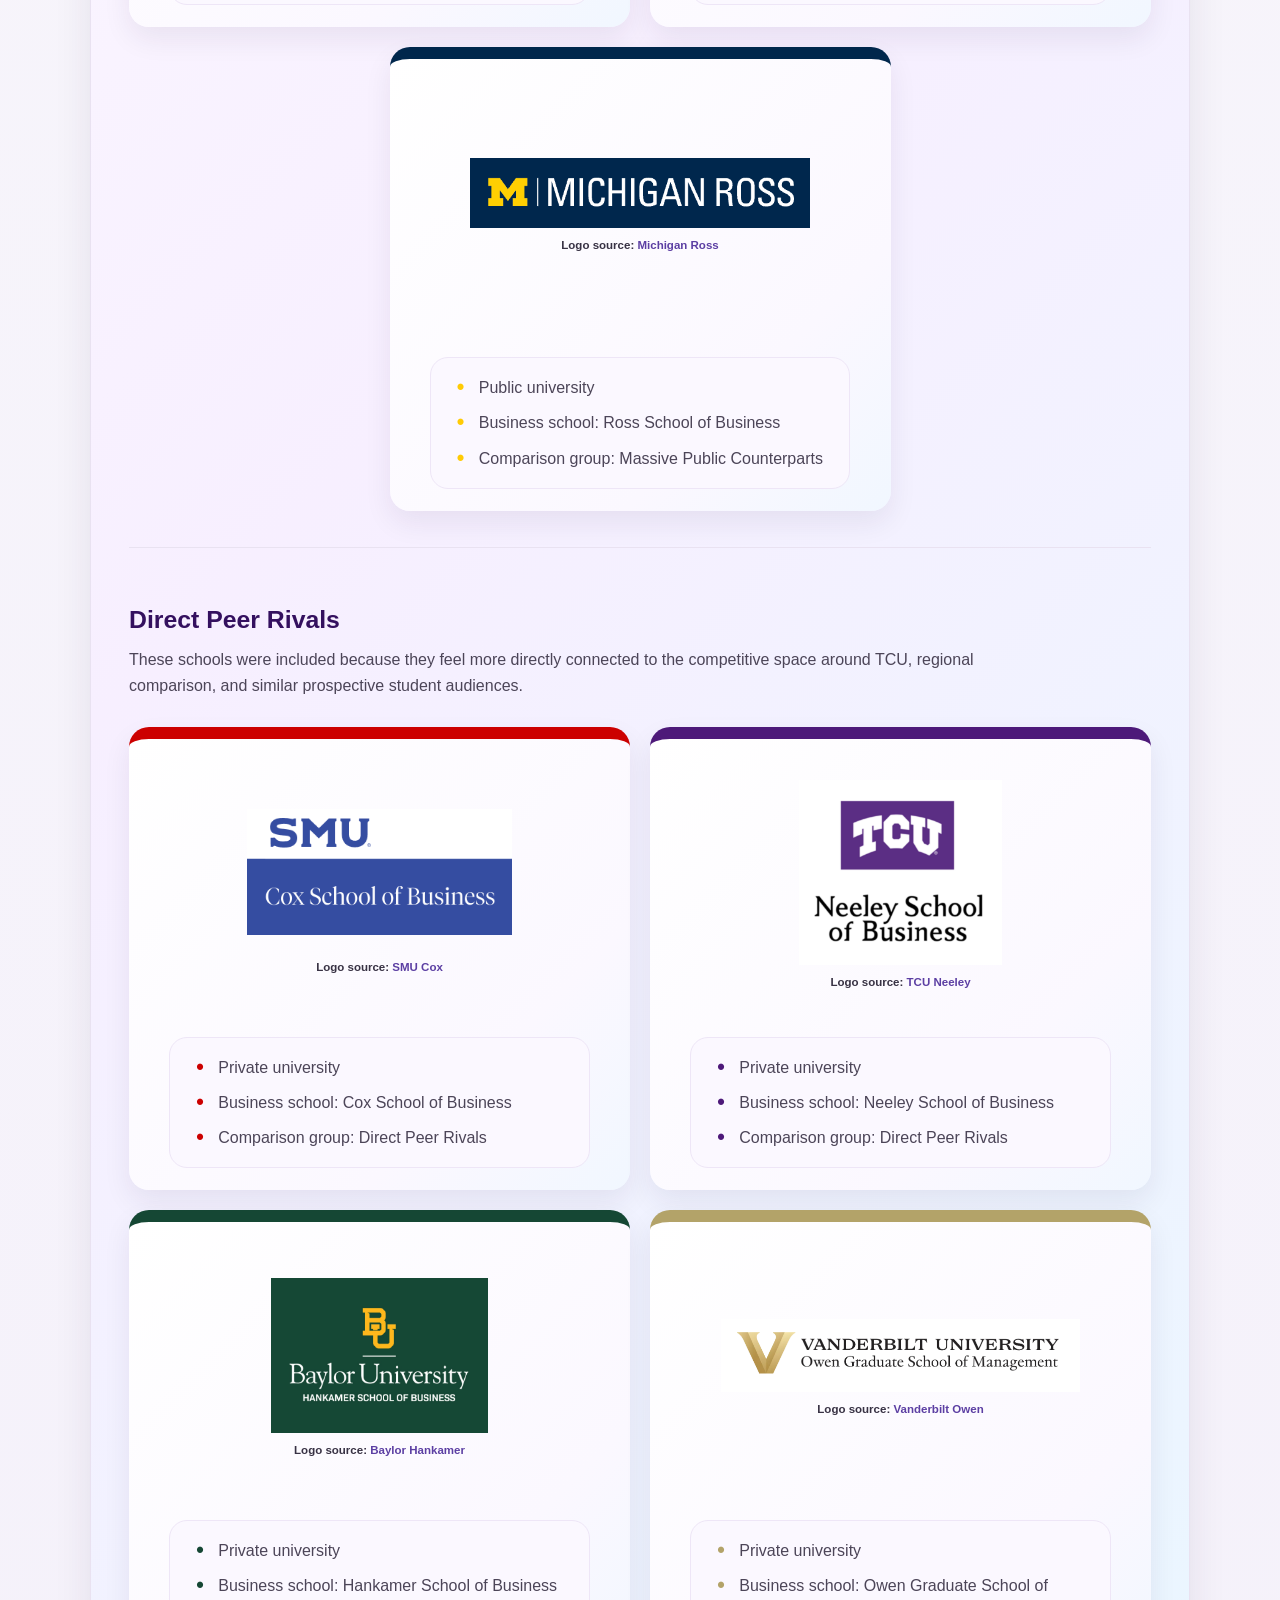
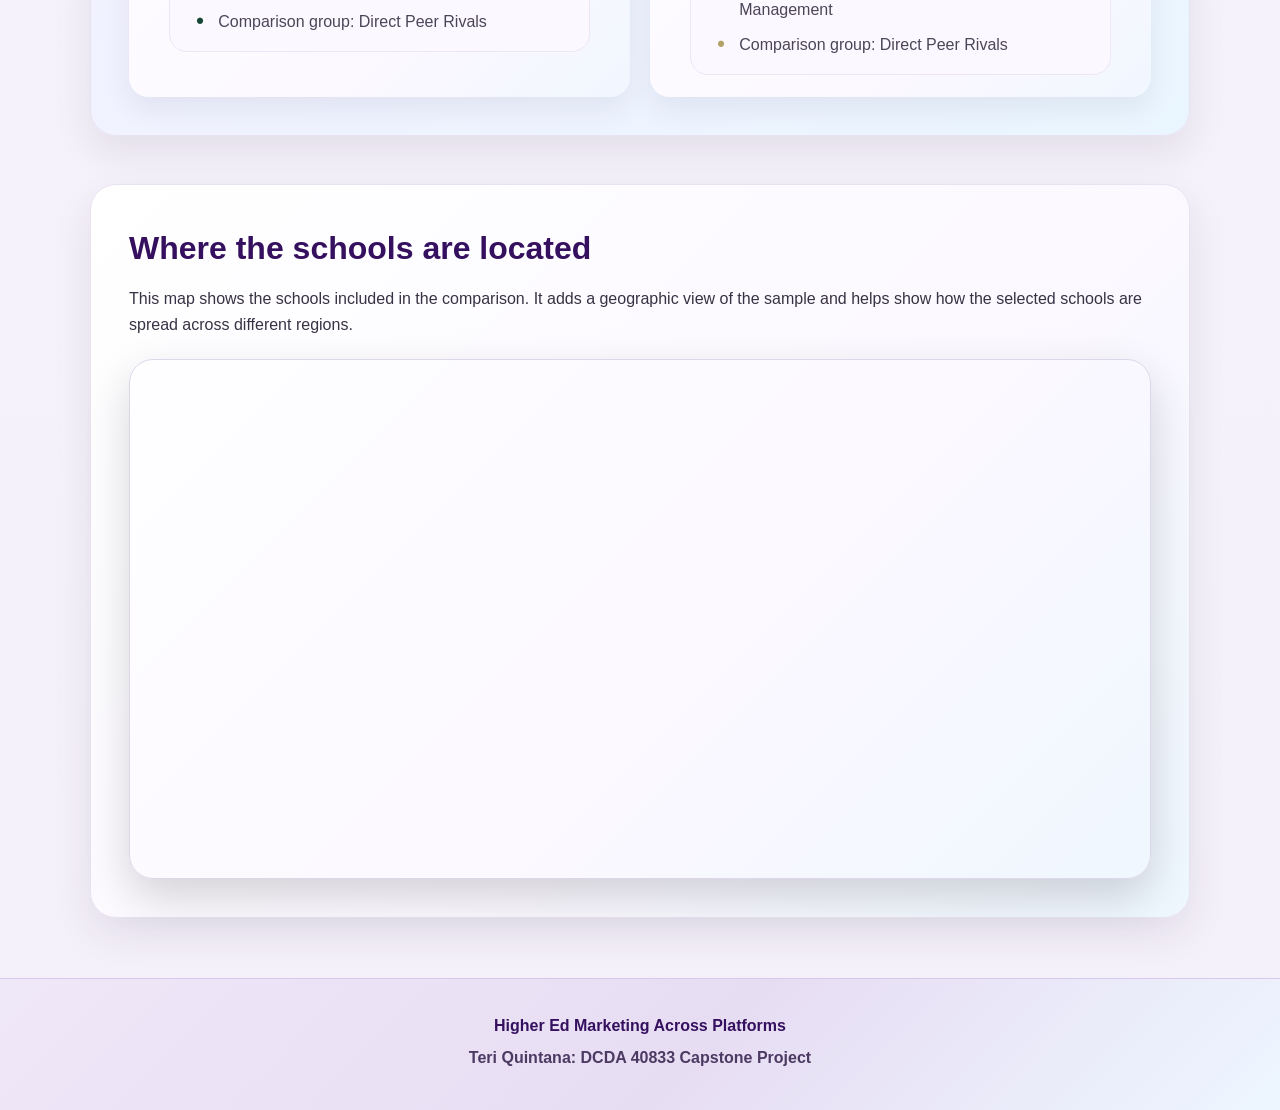
==== commit a61c5f13: "home page graphic" ====
--- a/index.html
+++ b/index.html
@@ -27,22 +27,25 @@
     </nav>
   </header>
 
-  <section class="hero-ombre">
-    <div class="hero-ombre-content">
-      <p class="eyebrow">DCDA 40833 Capstone Project</p>
-      <h1>How higher education programs market themselves across platforms</h1>
-      <p class="hero-text">
-        This project compares how selected universities and business schools present themselves
-        across Instagram, LinkedIn, and official websites. I looked at what each platform seemed
-        to emphasize, how schools shaped their messaging, and how audiences responded.
-      </p>
-
-      <div class="hero-buttons">
-        <a href="methodology.html">View Methodology</a>
-        <a href="instagram.html">Explore Instagram</a>
-        <a href="linkedin.html">Explore LinkedIn</a>
-        <a href="websites.html">Explore Websites</a>
-      </div>
+  <section class="hero">
+  <div class="hero-content">
+    <p class="eyebrow">Higher Ed Marketing Across Platforms</p>
+    <h1>How Universities Shape Their Story Online</h1>
+    <p>
+      This capstone explores how universities and business schools present
+      themselves across Instagram, LinkedIn, and business school websites.
+    </p>
+
+    <img src="images/home-platform-graphic.png" alt="Graphic showing Instagram, LinkedIn, and website platforms" class="hero-graphic">
+
+    <div class="hero-buttons">
+      <a href="instagram.html" class="hero-pill">Instagram</a>
+      <a href="linkedin.html" class="hero-pill">LinkedIn</a>
+      <a href="websites.html" class="hero-pill">Websites</a>
+      <a href="findings.html" class="hero-pill">Findings</a>
+      <a href="methodology.html" class="hero-pill">Methodology</a>
+    </div>
+</section>
     </div>
   </section>
 
--- a/style.css
+++ b/style.css
@@ -1741,4 +1741,53 @@
 .waffle-chart-card,
 .website-award-row {
   box-shadow: 0 12px 28px rgba(44, 30, 70, 0.075);
+}
+.hero-graphic {
+  display: block;
+  max-width: 420px;
+  width: 100%;
+  margin: 24px auto 22px;
+  border-radius: 18px;
+}
+
+.hero-buttons {
+  display: flex;
+  flex-wrap: wrap;
+  justify-content: center;
+  gap: 14px;
+  margin-top: 8px;
+}
+
+.hero-content {
+  max-width: 1100px;
+  margin: 0 auto;
+  padding: 20px 32px 40px;
+}
+
+.hero-content h1,
+.hero-content p,
+.hero-content .eyebrow {
+  max-width: 900px;
+}
+
+.hero-graphic {
+  display: block;
+  max-width: 720px;
+  width: 100%;
+  margin: 28px auto 24px;
+}
+
+.hero-buttons {
+  display: flex;
+  flex-wrap: wrap;
+  justify-content: center;
+  gap: 14px;
+  margin-top: 10px;
+}
+/* Center single cards in the second row of school groups */
+
+.school-showcase-grid .school-showcase-card:last-child:nth-child(odd) {
+  grid-column: 1 / -1;
+  justify-self: center;
+  width: calc(50% - 10px);
 }
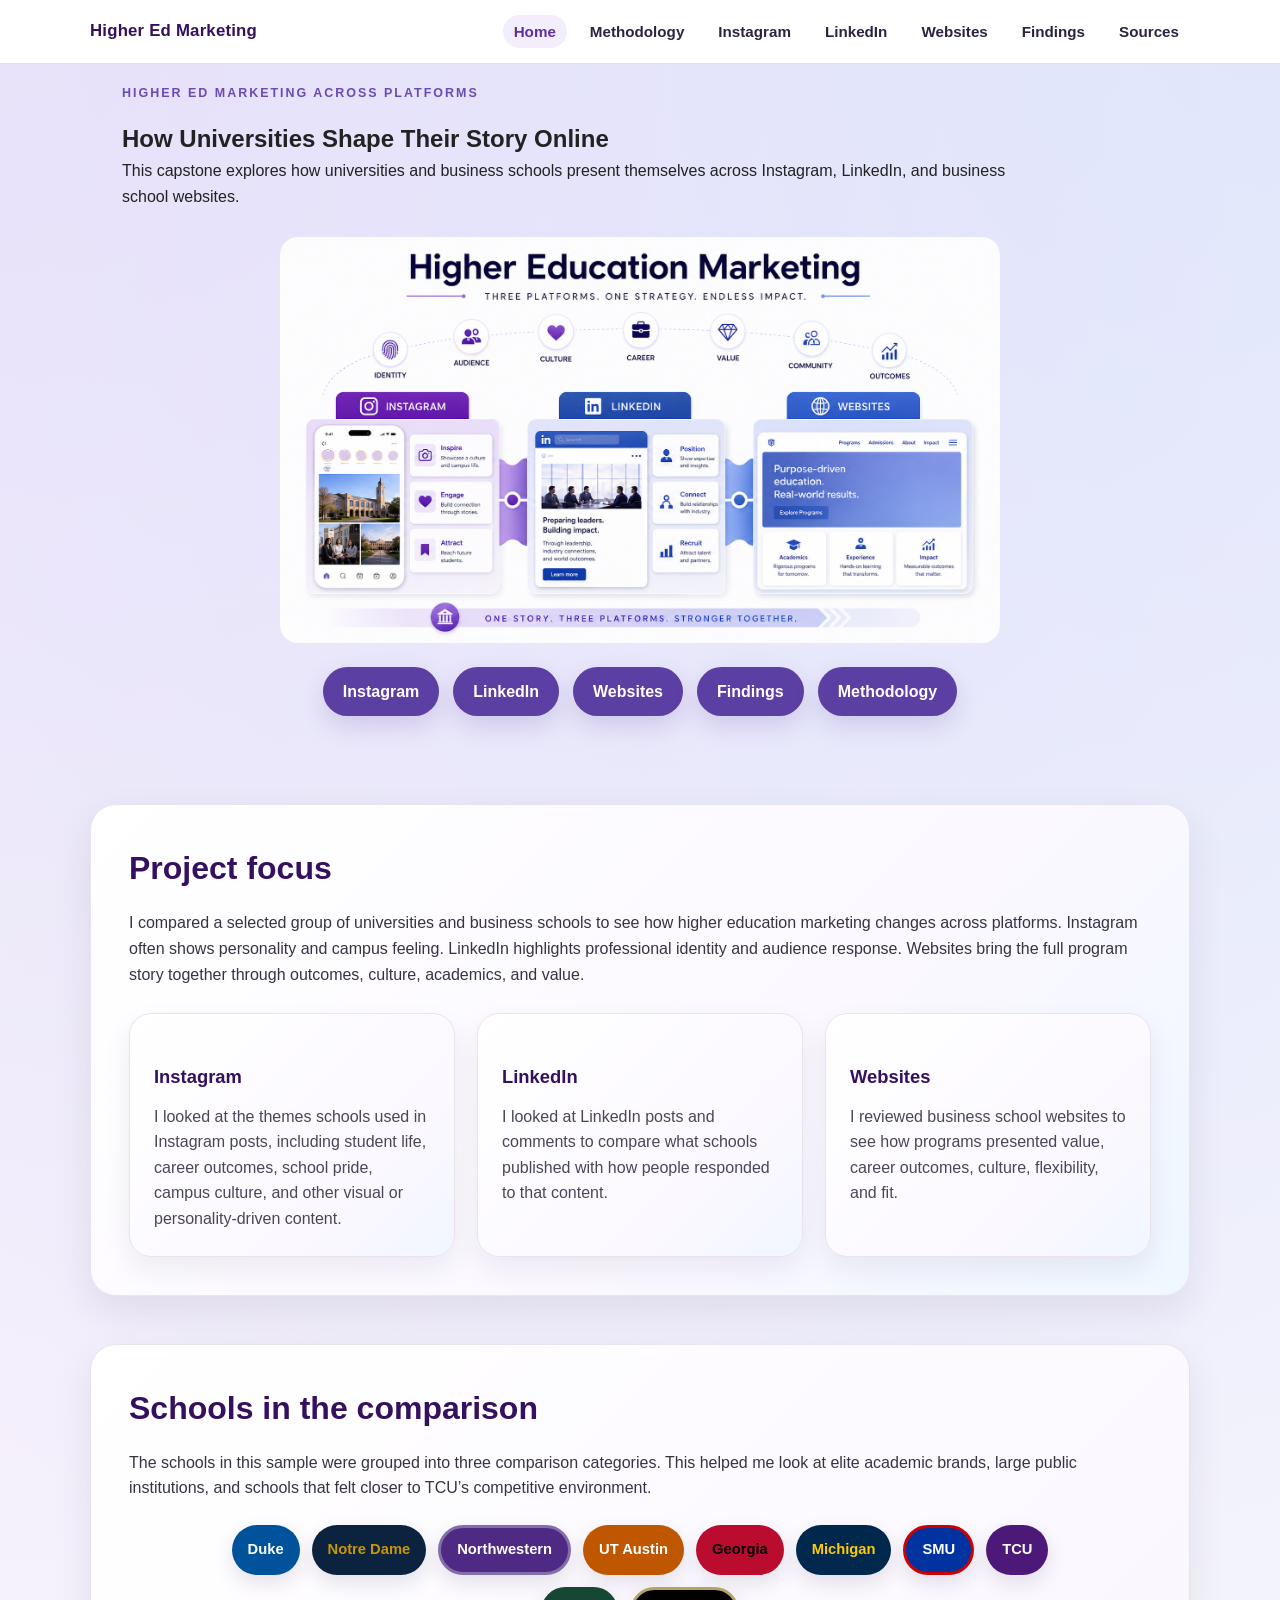
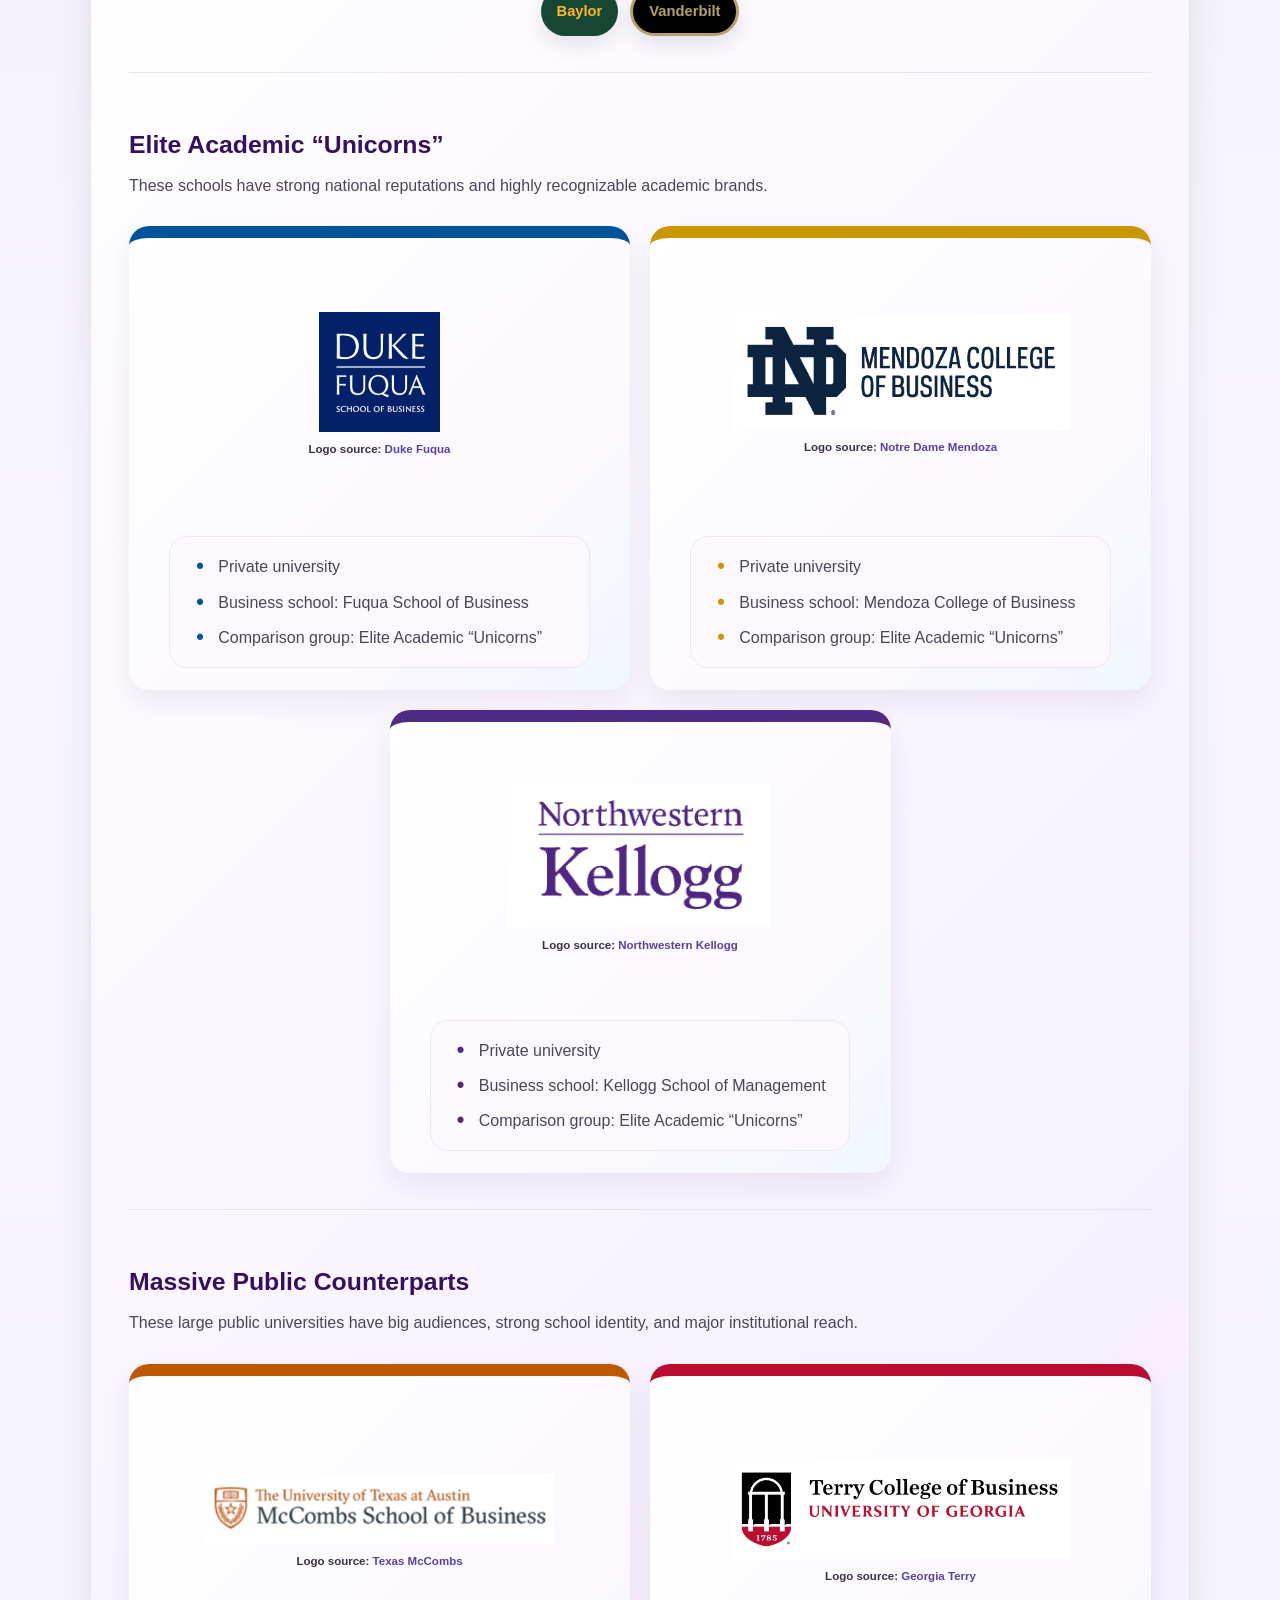
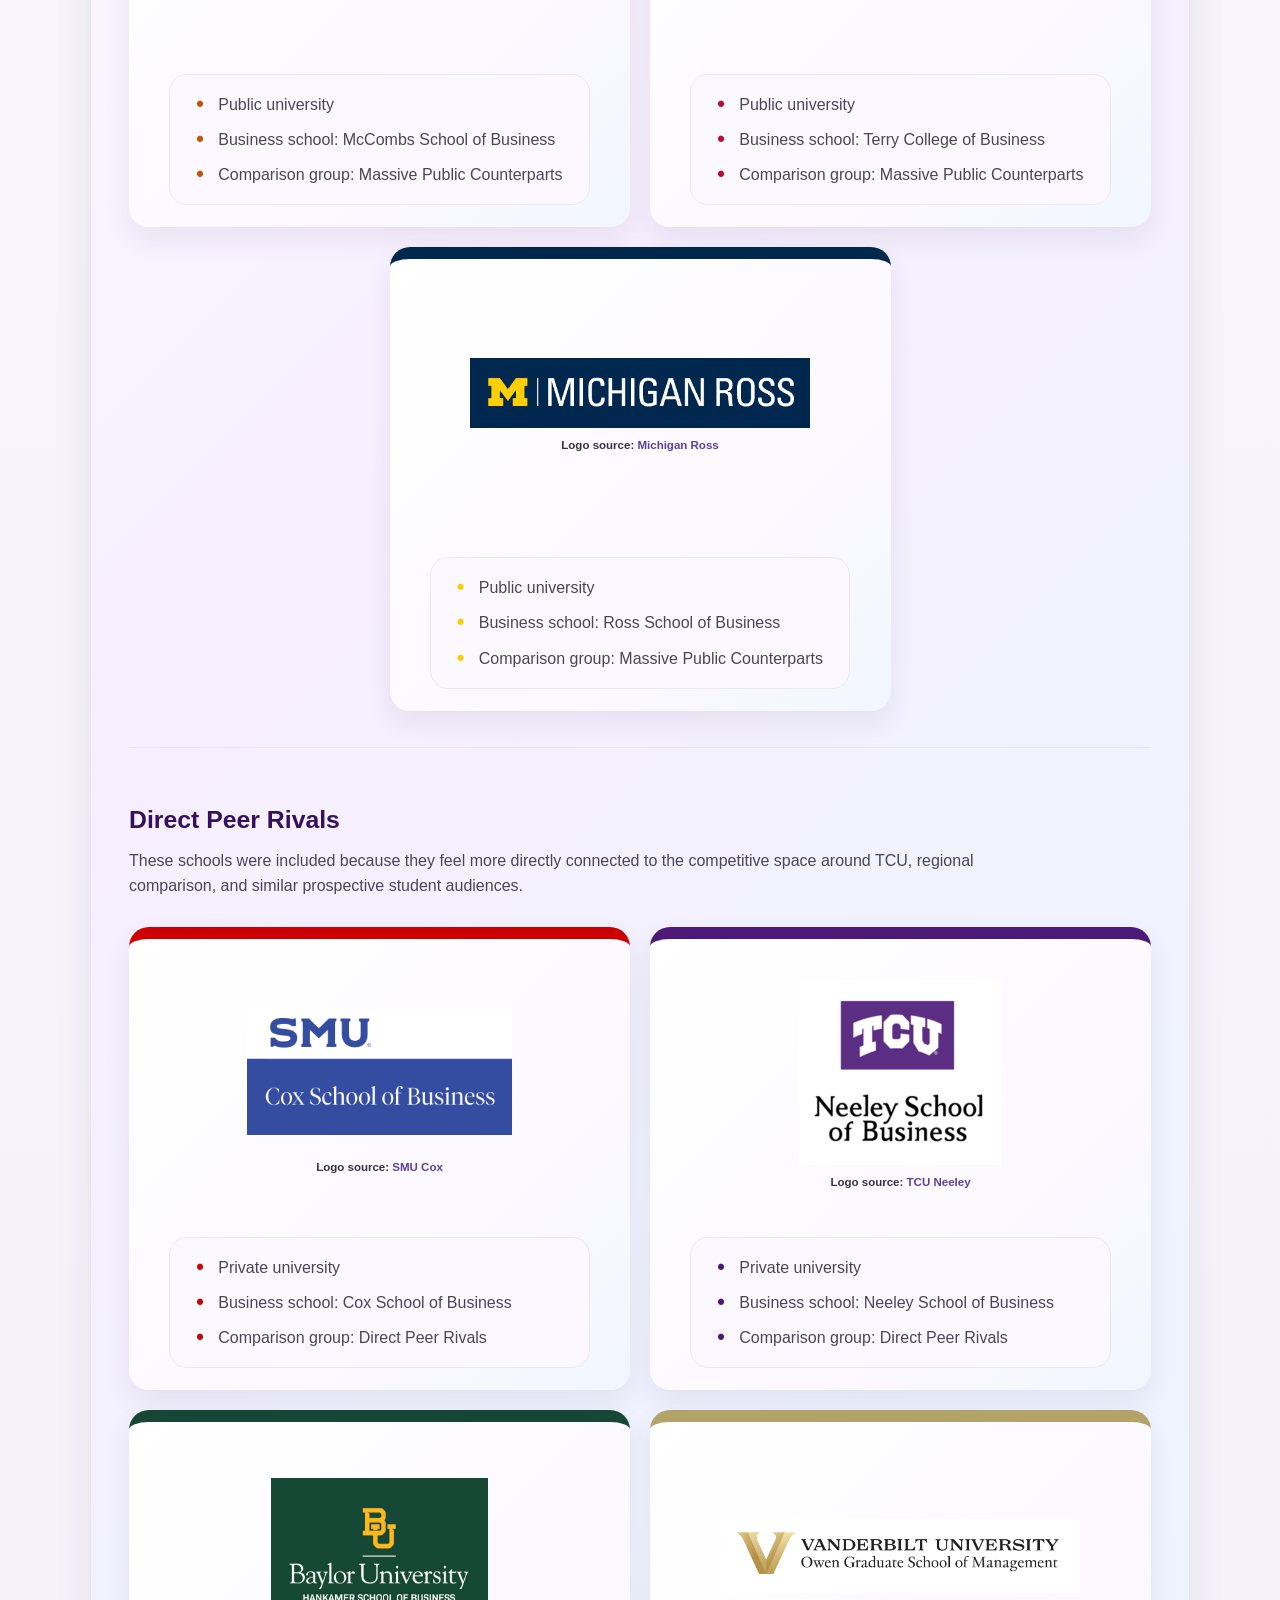
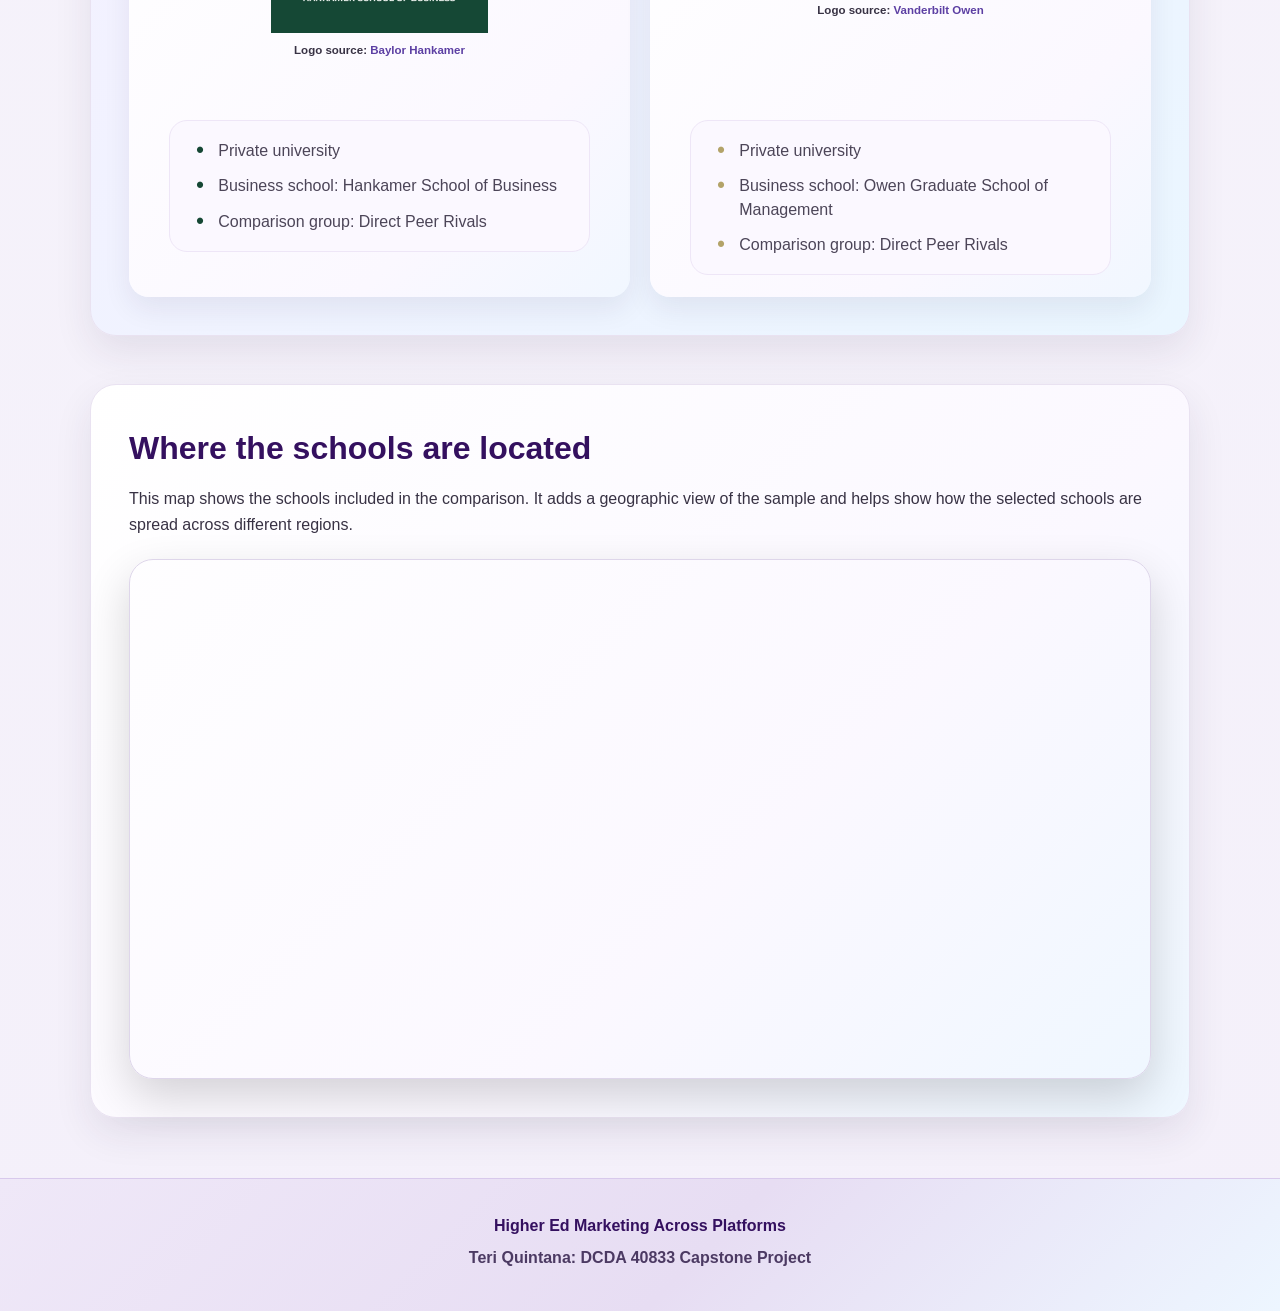
==== commit 00f3064e: "source text and cleaned design" ====
--- a/index.html
+++ b/index.html
@@ -45,12 +45,10 @@
       <a href="findings.html" class="hero-pill">Findings</a>
       <a href="methodology.html" class="hero-pill">Methodology</a>
     </div>
-</section>
-    </div>
   </section>
 
-  <section class="content-section">
-    <h2>Project focus</h2>
+  <section class="content-section project-focus-section">
+  <h2>Project focus</h2>
     <p>
       I compared a selected group of universities and business schools to see how higher education
       marketing changes across platforms. Instagram often shows personality and campus feeling.
@@ -92,7 +90,18 @@
       at elite academic brands, large public institutions, and schools that felt closer to TCU’s
       competitive environment.
     </p>
-
+<div class="school-pill-grid">
+  <span class="school-pill duke">Duke</span>
+  <span class="school-pill notre-dame">Notre Dame</span>
+  <span class="school-pill northwestern">Northwestern</span>
+  <span class="school-pill texas">UT Austin</span>
+  <span class="school-pill georgia">Georgia</span>
+  <span class="school-pill michigan">Michigan</span>
+  <span class="school-pill smu">SMU</span>
+  <span class="school-pill tcu">TCU</span>
+  <span class="school-pill baylor">Baylor</span>
+  <span class="school-pill vanderbilt">Vanderbilt</span>
+</div>
     <div class="school-group-block">
       <h3>Elite Academic “Unicorns”</h3>
       <p>
--- a/style.css
+++ b/style.css
@@ -359,6 +359,34 @@
   border: 3px solid #B3A369;
 }
 
+/* School pill playful wiggle */
+
+.school-pill {
+  transition: transform 0.2s ease, box-shadow 0.2s ease;
+}
+
+.school-pill:hover {
+  animation: pill-wiggle 0.35s ease;
+  box-shadow: 0 12px 24px rgba(44, 30, 70, 0.18);
+}
+
+@keyframes pill-wiggle {
+  0% {
+    transform: rotate(0deg) translateY(0);
+  }
+
+  30% {
+    transform: rotate(-2deg) translateY(-2px);
+  }
+
+  60% {
+    transform: rotate(2deg) translateY(-3px);
+  }
+
+  100% {
+    transform: rotate(0deg) translateY(-2px);
+  }
+}
 /* Comparison cards */
 
 .comparison-card-grid {
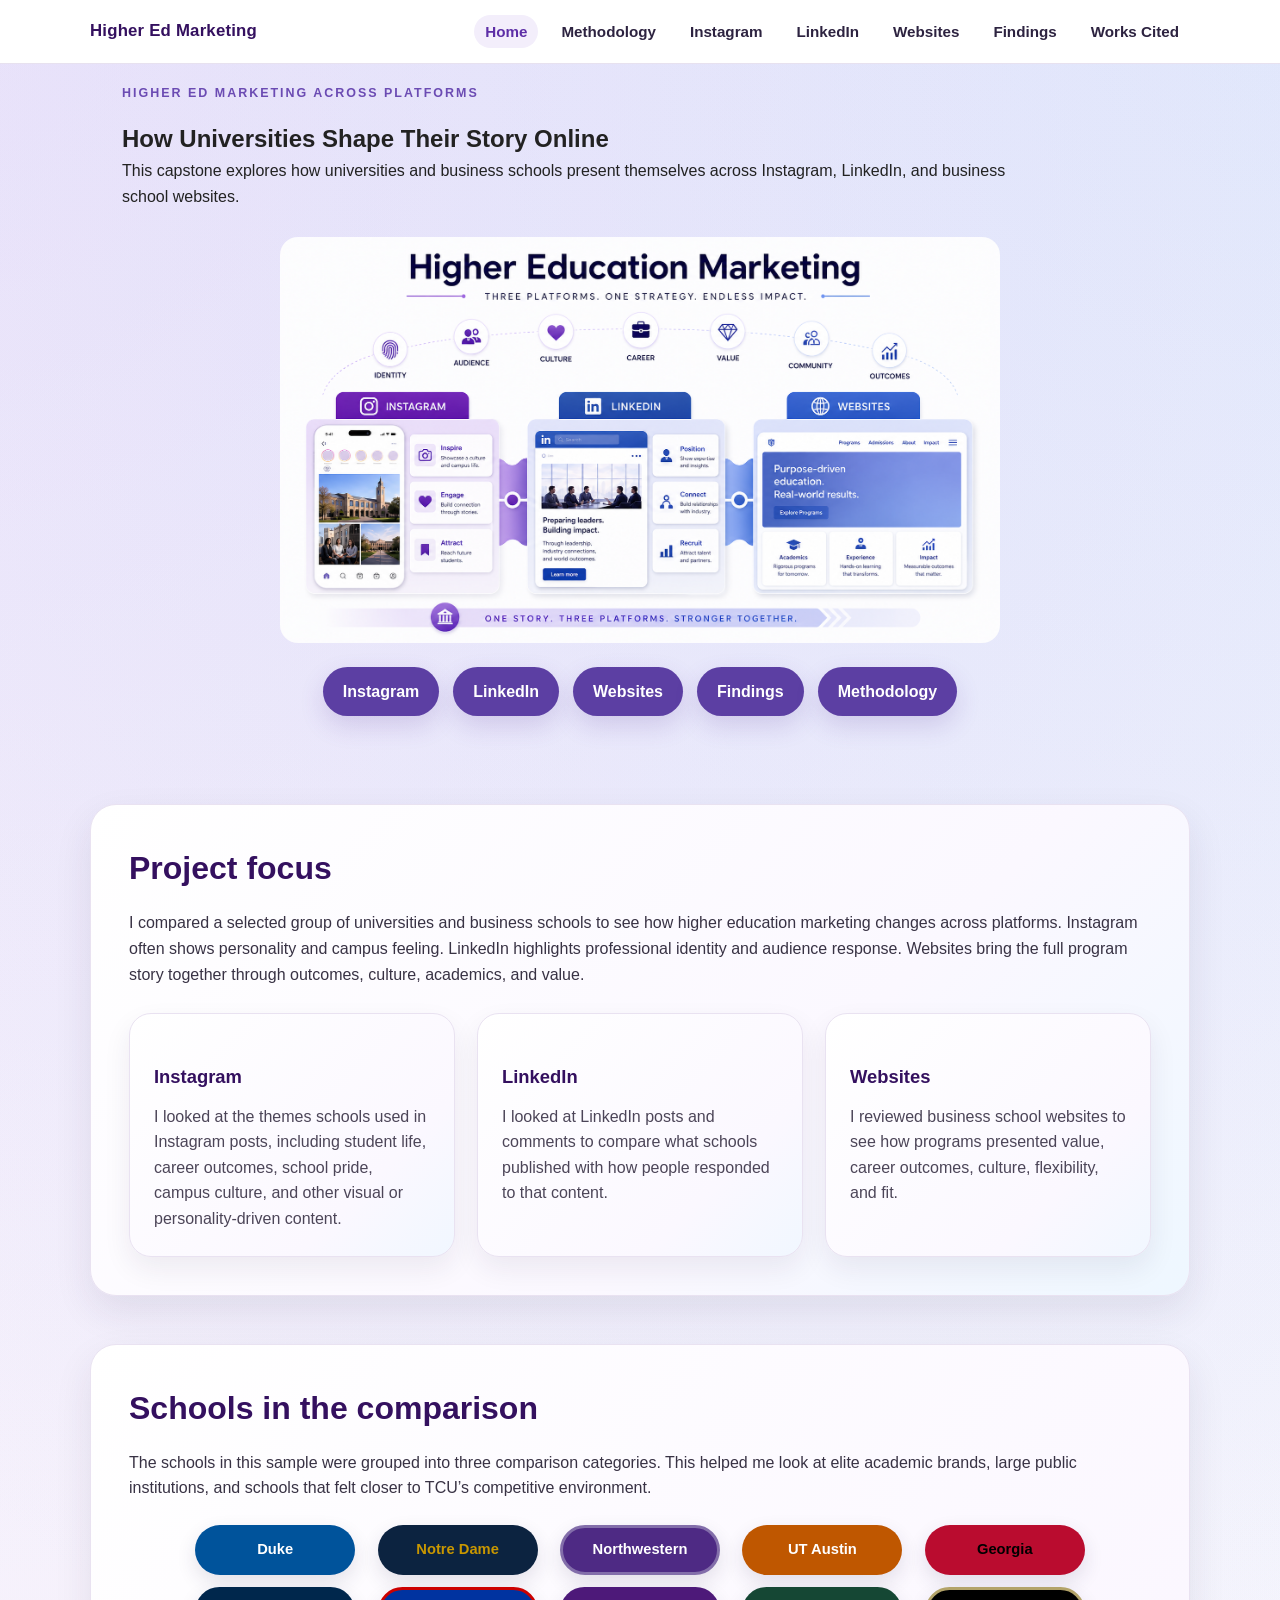
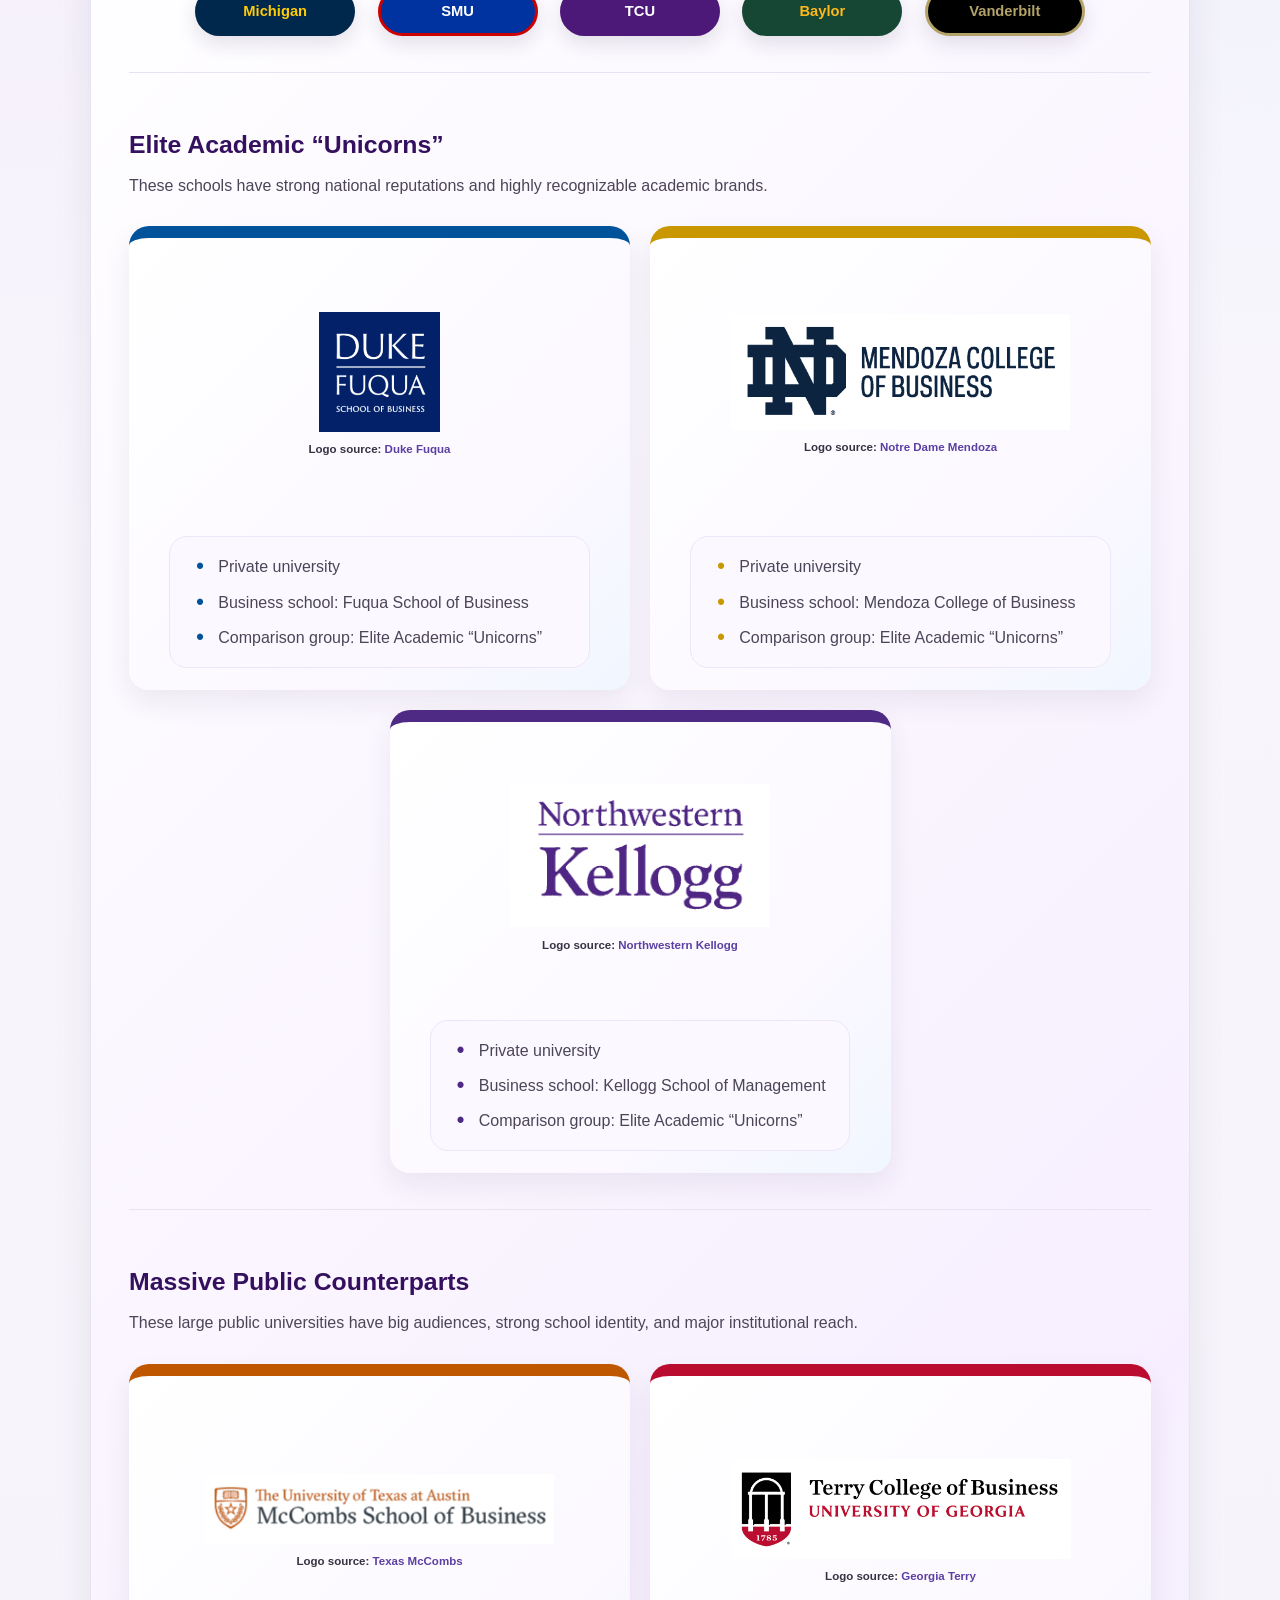
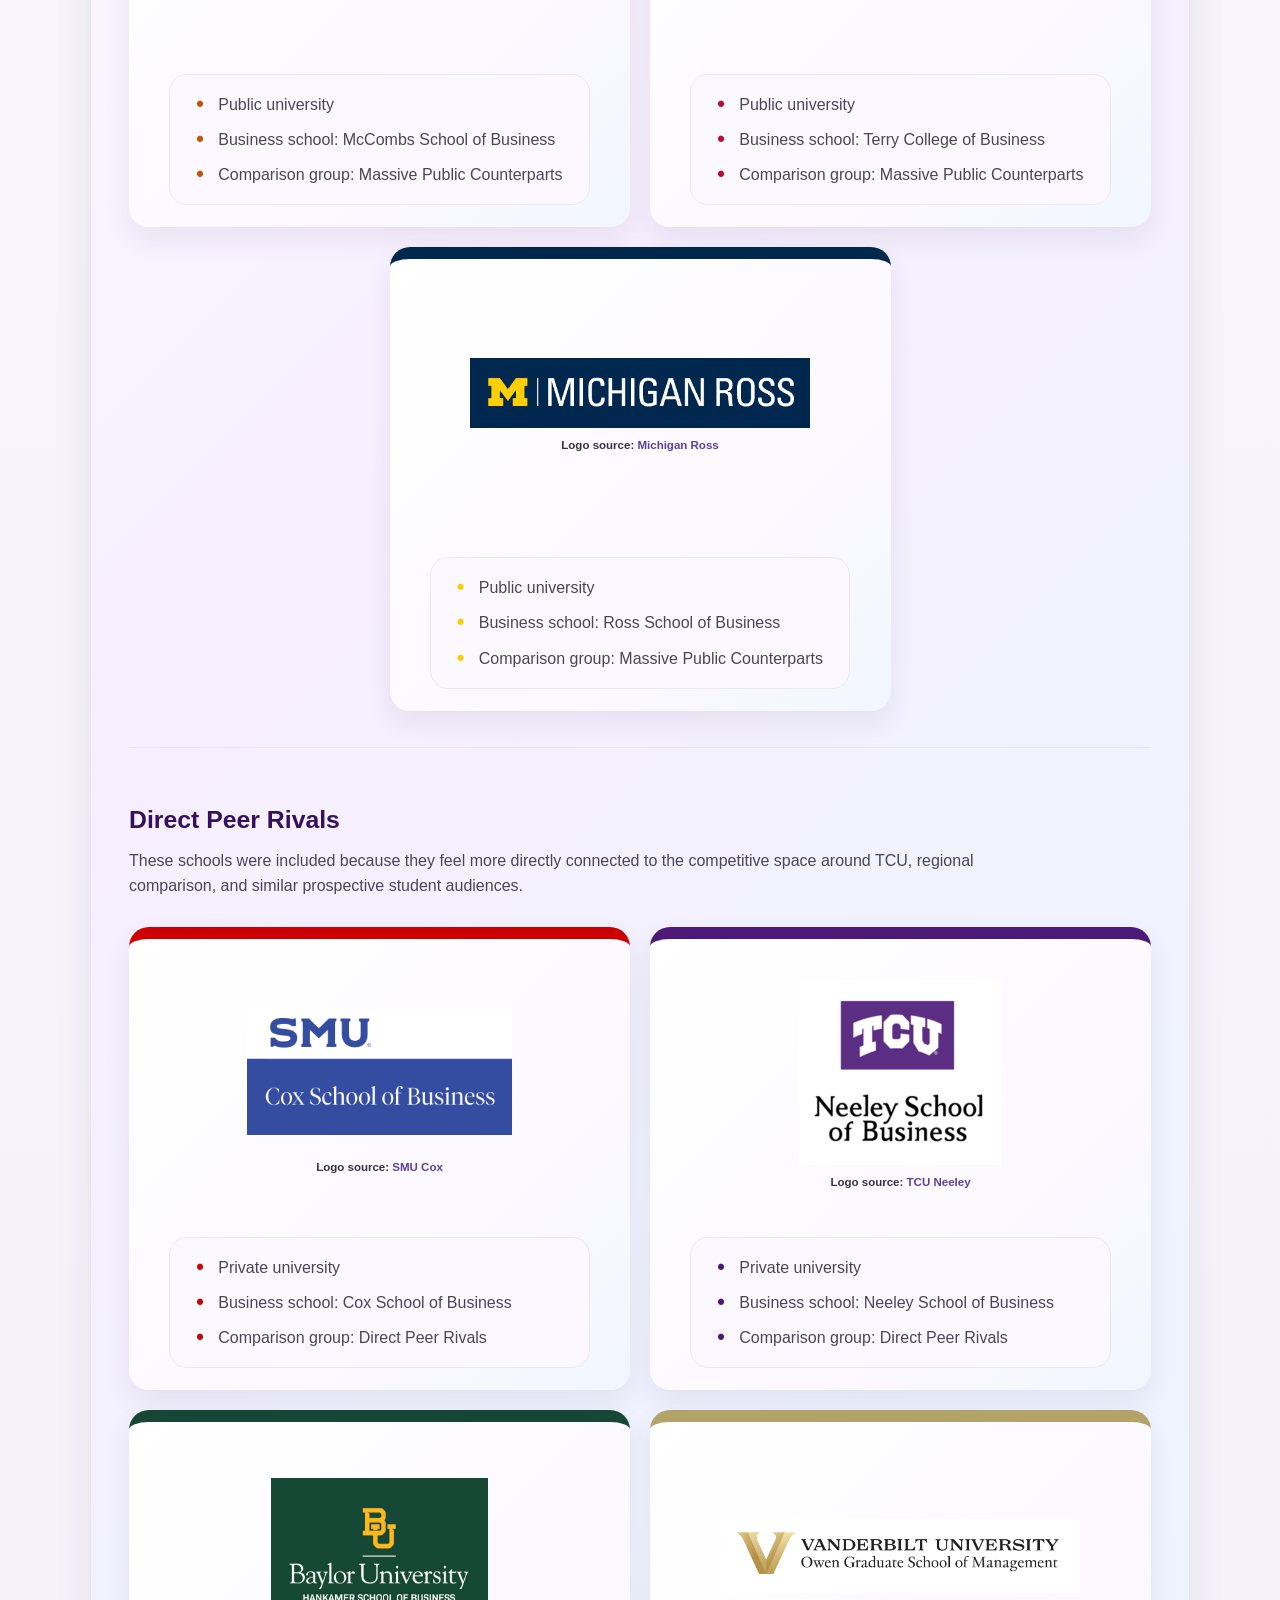
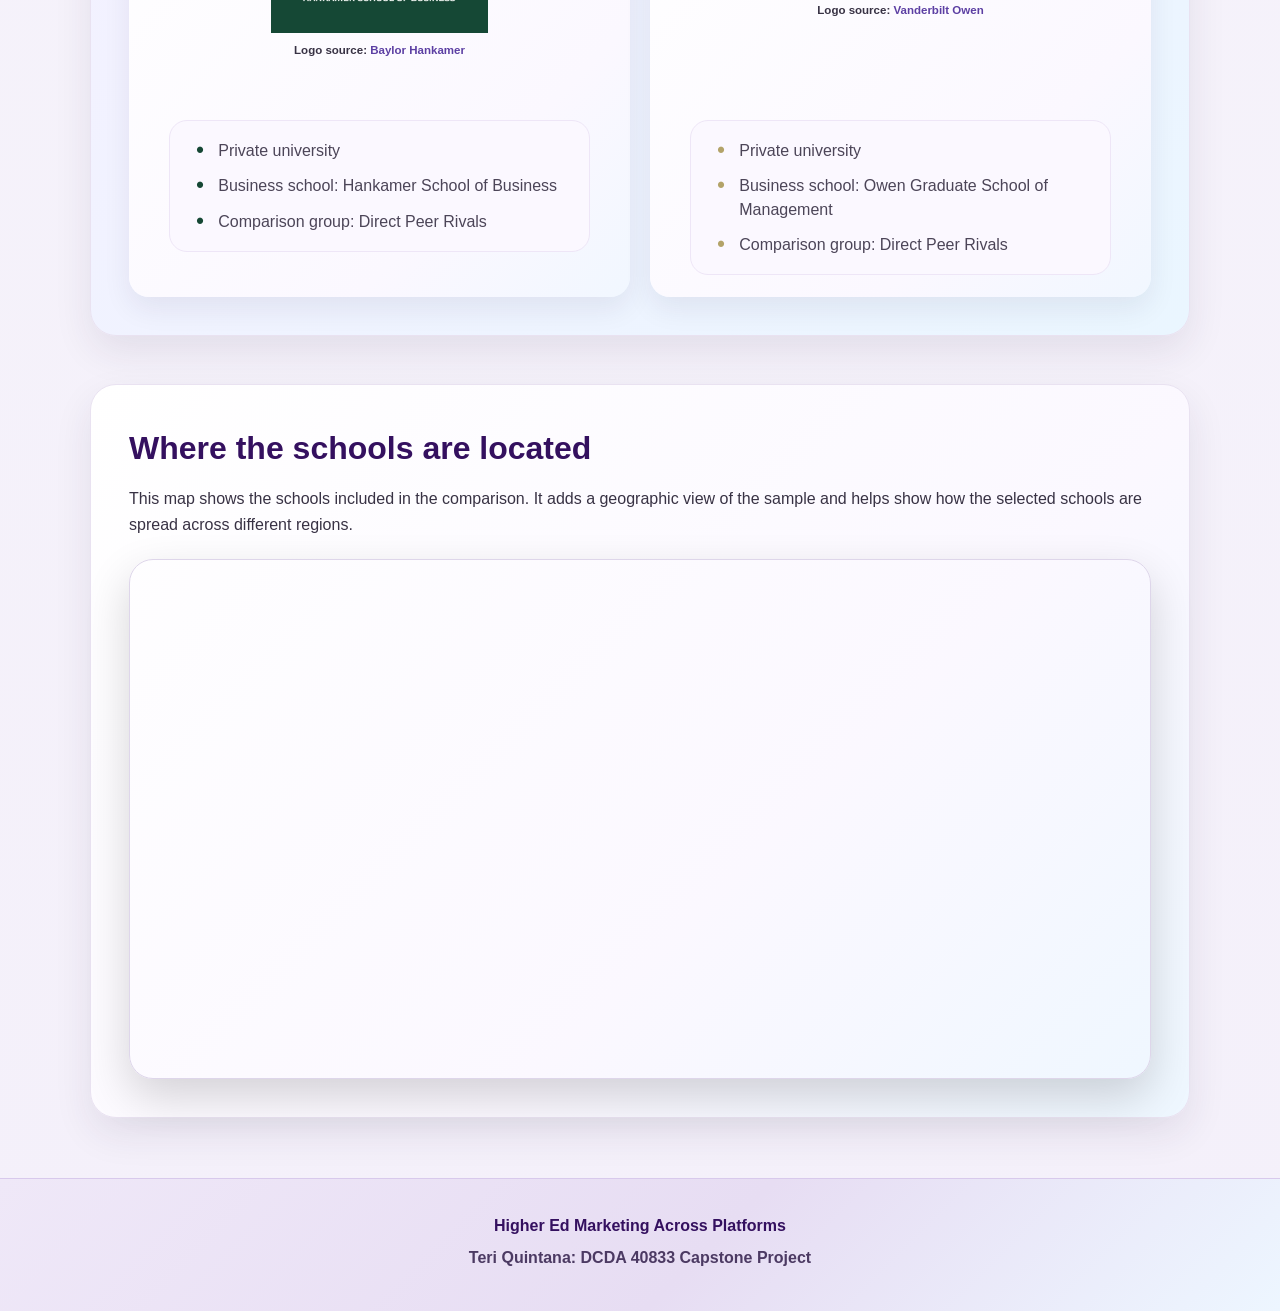
==== commit 2c4a87b5: "source to works cited" ====
--- a/index.html
+++ b/index.html
@@ -22,7 +22,7 @@
         <li><a href="linkedin.html">LinkedIn</a></li>
         <li><a href="websites.html">Websites</a></li>
         <li><a href="findings.html">Findings</a></li>
-        <li><a href="sources.html">Sources</a></li>
+        <li><a href="works_cited.html">Works Cited</a></li>
       </ul>
     </nav>
   </header>
--- a/style.css
+++ b/style.css
@@ -1818,4 +1818,313 @@
   grid-column: 1 / -1;
   justify-self: center;
   width: calc(50% - 10px);
-}+}
+.methodology-hero {
+  display: grid;
+  grid-template-columns: 1.2fr 0.8fr;
+  align-items: center;
+  gap: 28px;
+}
+
+.methodology-hero-text {
+  min-width: 0;
+}
+
+.methodology-hero-graphic {
+  width: 100%;
+  max-width: 300px;
+  justify-self: center;
+  display: block;
+}
+
+@media (max-width: 800px) {
+  .methodology-hero {
+    grid-template-columns: 1fr;
+  }
+
+  .methodology-hero-graphic {
+    max-width: 260px;
+  }
+}
+.sources-hero {
+  text-align: center;
+  padding-bottom: 20px;
+}
+
+.sources-hero-image {
+  width: 100%;
+  max-width: 760px;
+  display: block;
+  margin: 34px 0 0;
+  border-radius: 0;
+  box-shadow: none;
+}
+.page-hero.sources-hero {
+  text-align: left;
+}
+
+.page-hero.sources-hero .sources-hero-image {
+  width: 100%;
+  max-width: 760px;
+  display: block;
+  margin: 34px 0 0;
+  border-radius: 0;
+  box-shadow: none;
+}
+.works-cited-page {
+  max-width: 1080px;
+  margin: 0 auto;
+  padding: 44px 24px 75px;
+}
+
+.source-panel {
+  background: rgba(255, 255, 255, 0.88);
+  border: 1px solid rgba(91, 44, 131, 0.14);
+  border-radius: 28px;
+  padding: 34px;
+  margin-bottom: 42px;
+  box-shadow: 0 18px 42px rgba(43, 18, 76, 0.10);
+}
+
+.source-panel-soft {
+  background: linear-gradient(135deg, rgba(245, 237, 255, 0.95), rgba(255, 250, 243, 0.98));
+}
+
+.source-panel h2 {
+  color: #4b1f73;
+  margin-top: 0;
+}
+
+.works-section {
+  margin-bottom: 42px;
+}
+
+.works-section:last-child {
+  margin-bottom: 0;
+}
+
+.works-list {
+  margin-top: 24px;
+}
+
+.works-entry {
+  padding-left: 42px;
+  text-indent: -42px;
+  margin-bottom: 18px;
+  line-height: 1.65;
+}
+
+.works-entry a {
+  color: #4b1f73;
+  font-weight: 600;
+  word-break: break-word;
+}
+
+.plain-list {
+  margin-top: 18px;
+  padding-left: 24px;
+  line-height: 1.65;
+}
+
+.plain-list li {
+  margin-bottom: 10px;
+}
+
+@media (max-width: 800px) {
+  .source-panel {
+    padding: 24px;
+    border-radius: 22px;
+  }
+
+  .works-entry {
+    padding-left: 28px;
+    text-indent: -28px;
+  }
+}
+/* Works Cited page cleanup */
+
+.page-hero.sources-hero {
+  text-align: left;
+  background: #ffffff;
+}
+
+.page-hero.sources-hero .sources-hero-image {
+  width: 100%;
+  max-width: 760px;
+  display: block;
+  margin: 34px 0 0;
+  border-radius: 0;
+  border: none;
+  box-shadow: none;
+}
+
+.works-cited-page {
+  max-width: 1080px;
+  margin: 0 auto;
+  padding: 44px 24px 75px;
+}
+
+.source-panel {
+  background: #ffffff;
+  border: 1px solid #e9e2f1;
+  border-radius: 26px;
+  padding: 36px;
+  margin-bottom: 44px;
+  box-shadow: 0 12px 30px rgba(44, 30, 70, 0.07);
+}
+
+.source-panel-soft {
+  background: linear-gradient(135deg, #ffffff 0%, #fbf8ff 75%, #f7f3ff 100%);
+}
+
+.works-section {
+  margin-bottom: 46px;
+}
+
+.works-section:last-child {
+  margin-bottom: 0;
+}
+
+.works-section h2 {
+  color: #34105f;
+  margin-top: 0;
+  margin-bottom: 14px;
+}
+
+.works-section p {
+  line-height: 1.65;
+}
+
+.works-list {
+  margin-top: 22px;
+}
+
+.works-entry {
+  padding-left: 42px;
+  text-indent: -42px;
+  margin-bottom: 18px;
+  line-height: 1.65;
+}
+
+.works-entry a {
+  color: #5c3fa3;
+  font-weight: 700;
+  word-break: break-word;
+  text-decoration: none;
+}
+
+.works-entry a:hover {
+  text-decoration: underline;
+}
+
+.plain-list {
+  margin-top: 18px;
+  padding-left: 24px;
+  line-height: 1.65;
+}
+
+.plain-list li {
+  margin-bottom: 10px;
+}
+
+.section-divider {
+  height: 1px;
+  background: #e9e2f1;
+  margin: 38px 0;
+}
+
+@media (max-width: 800px) {
+  .works-cited-page {
+    padding: 34px 18px 65px;
+  }
+
+  .source-panel {
+    padding: 24px;
+    border-radius: 22px;
+  }
+
+  .works-entry {
+    padding-left: 28px;
+    text-indent: -28px;
+  }
+
+  .page-hero.sources-hero .sources-hero-image {
+    max-width: 100%;
+  }
+}
+/* Soften the main APA sources box */
+.source-panel:not(.source-panel-soft) {
+  background: linear-gradient(135deg, #ffffff 0%, #fbf8ff 68%, #f1ecfb 100%);
+  border: 1px solid #e4d8f2;
+}
+/* Purple glow for the first Works Cited box */
+.source-panel-soft {
+  background: linear-gradient(135deg, #ffffff 0%, #fbf8ff 70%, #f3ebff 100%);
+  border: 1px solid #e3d5f3;
+  box-shadow:
+    0 12px 30px rgba(76, 31, 115, 0.08),
+    0 0 0 1px rgba(124, 77, 255, 0.05),
+    0 0 28px rgba(124, 77, 255, 0.14);
+}
+/* Stronger purple glow for the first Works Cited box */
+.source-panel-soft {
+  background: linear-gradient(135deg, #ffffff 0%, #fbf8ff 68%, #f1e8ff 100%);
+  border: 1px solid #dccaf5;
+  box-shadow:
+    0 14px 34px rgba(76, 31, 115, 0.10),
+    0 0 36px rgba(124, 77, 255, 0.18);
+}
+/* Softer Works Cited top box without touching the image */
+.page-hero.sources-hero {
+  background: linear-gradient(135deg, #ffffff 0%, #fbf8ff 55%, #f1e8ff 100%);
+  border: 1px solid #e1d2f2;
+  box-shadow:
+    0 16px 38px rgba(44, 30, 70, 0.10),
+    0 0 28px rgba(92, 63, 163, 0.10);
+}
+
+/* Keep the image natural and unboxed */
+.page-hero.sources-hero .sources-hero-image {
+  background: transparent;
+  border: none;
+  box-shadow: none;
+  border-radius: 0;
+  padding: 0;
+}
+/* Balance school pills into two even rows */
+.school-pill-grid {
+  display: grid;
+  grid-template-columns: repeat(5, 1fr);
+  gap: 12px;
+  max-width: 900px;
+  width: min(100%, 900px);
+  margin: 24px auto 0;
+  justify-items: center;
+}
+
+.school-pill {
+  width: 100%;
+  max-width: 160px;
+  text-align: center;
+  white-space: nowrap;
+}
+
+/* Tablet */
+@media (max-width: 850px) {
+  .school-pill-grid {
+    grid-template-columns: repeat(2, 1fr);
+    max-width: 500px;
+  }
+}
+
+/* Phone */
+@media (max-width: 520px) {
+  .school-pill-grid {
+    grid-template-columns: 1fr;
+    max-width: 280px;
+  }
+
+  .school-pill {
+    max-width: 100%;
+  }
+}
